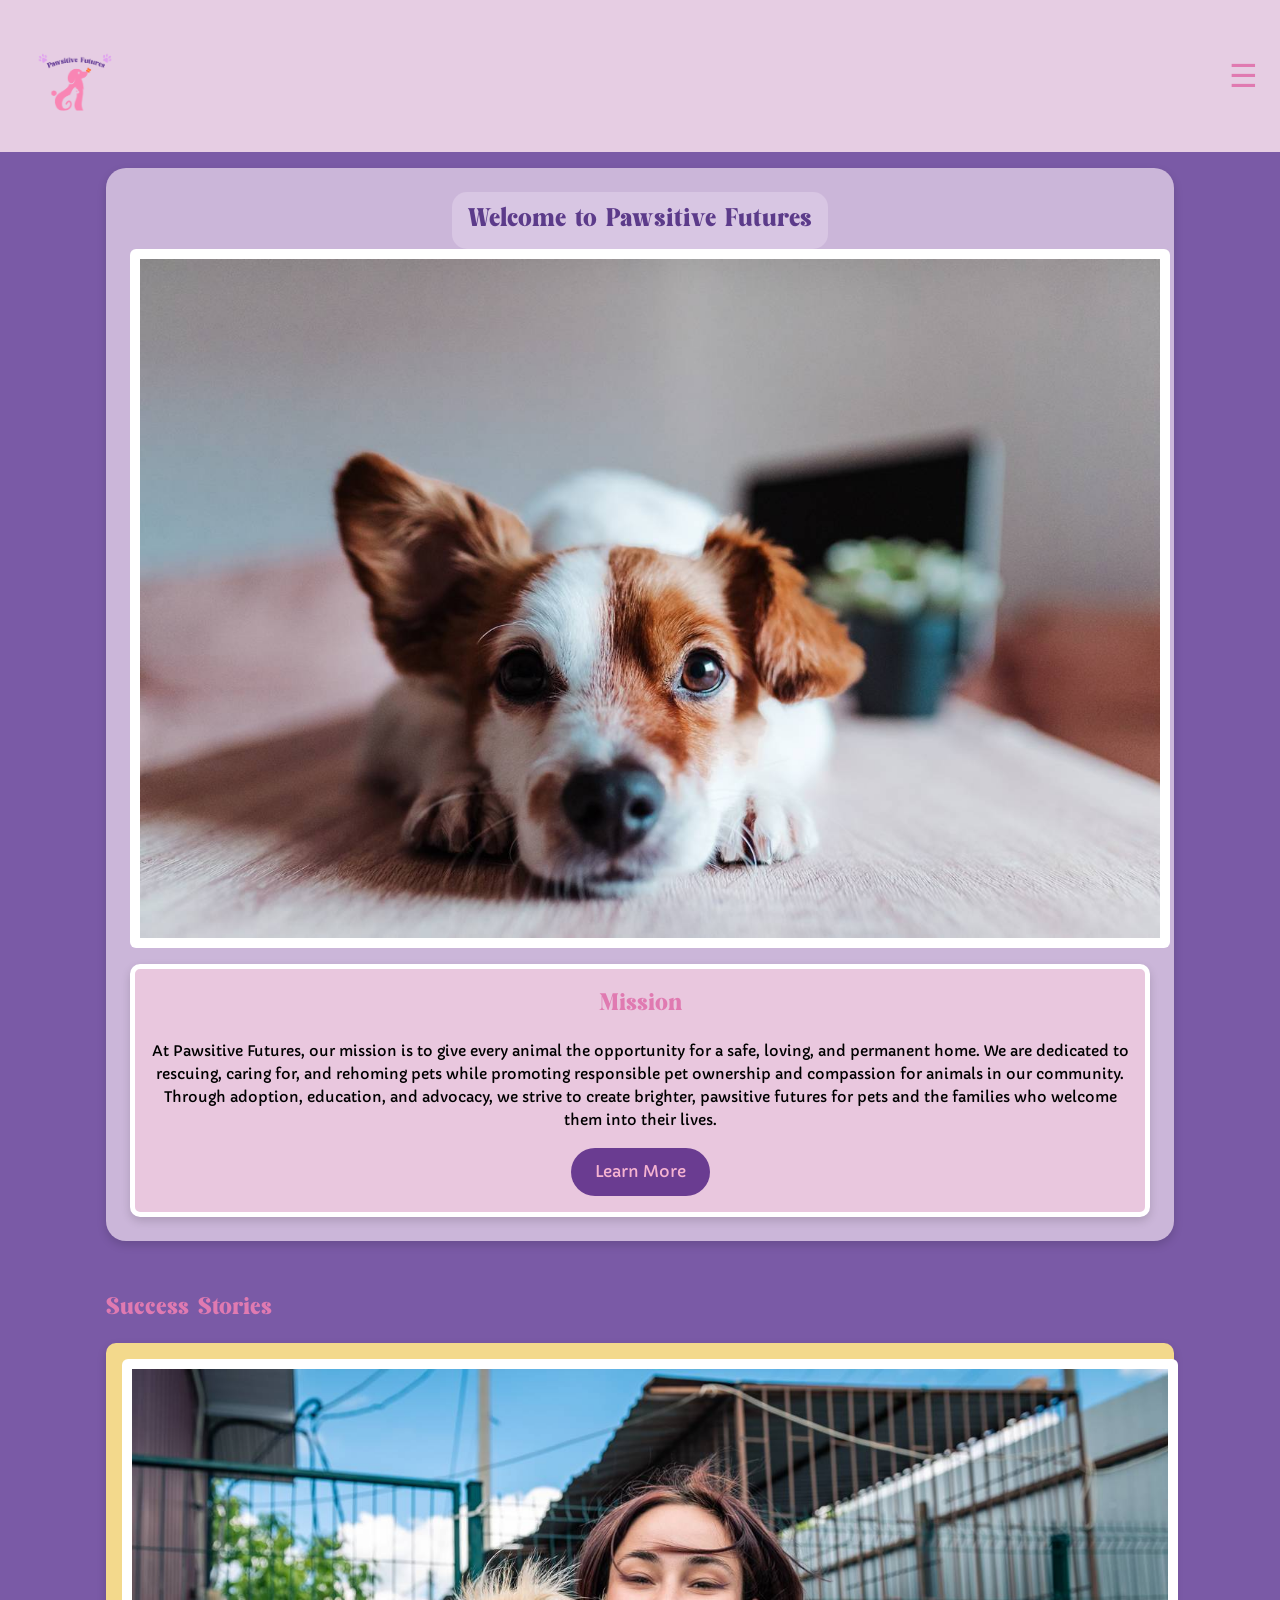
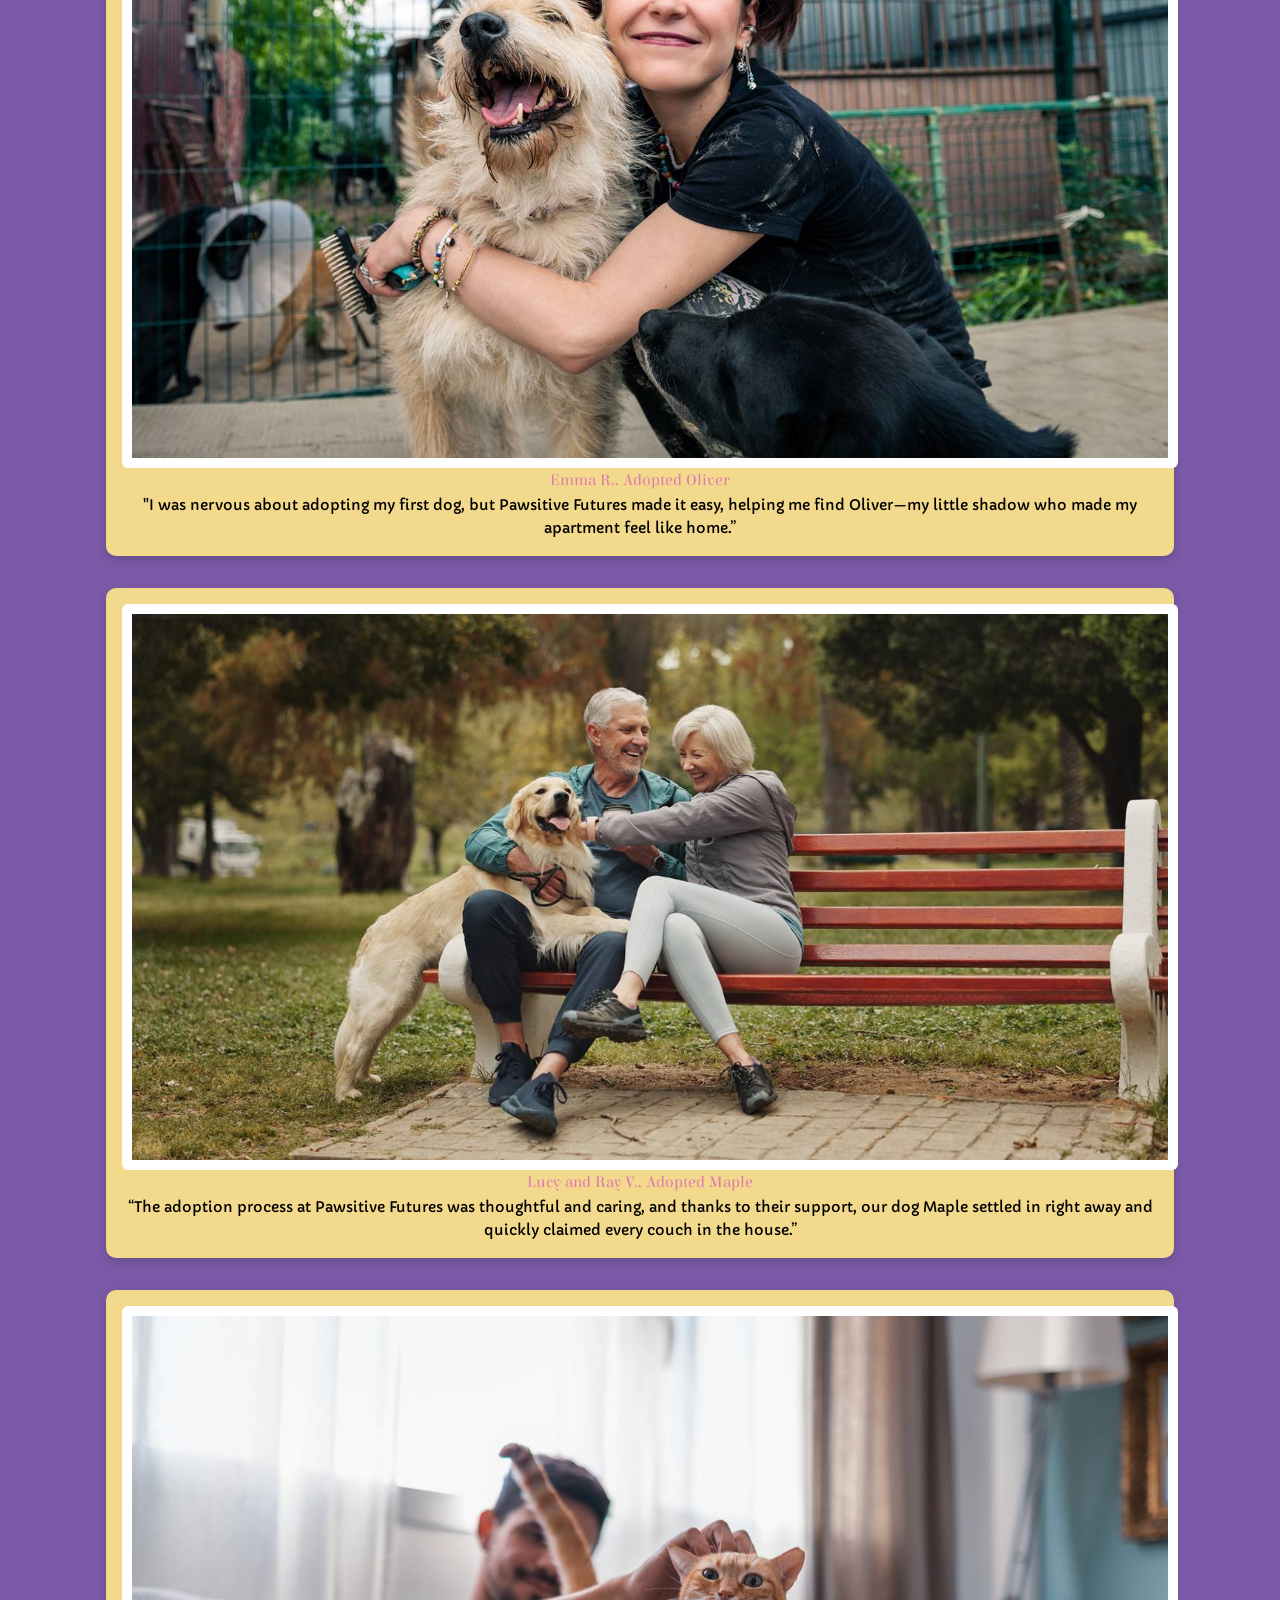
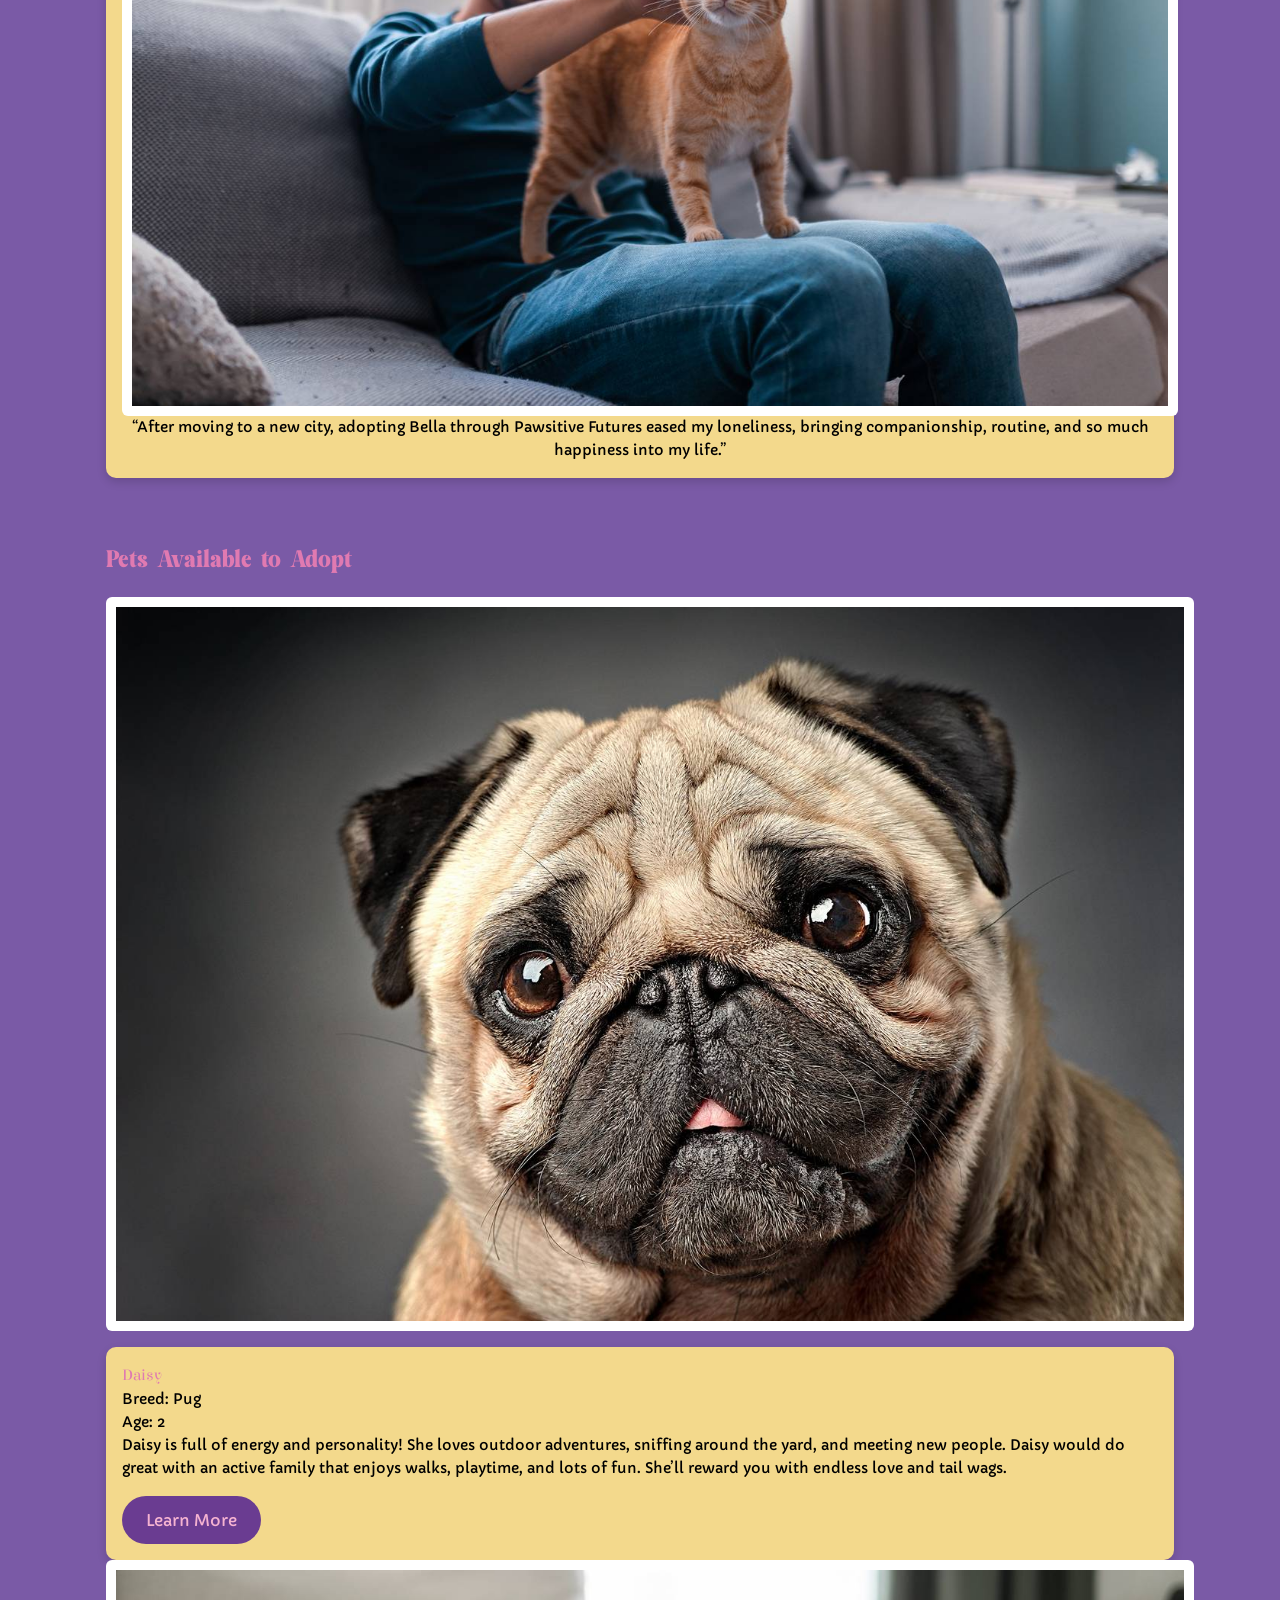
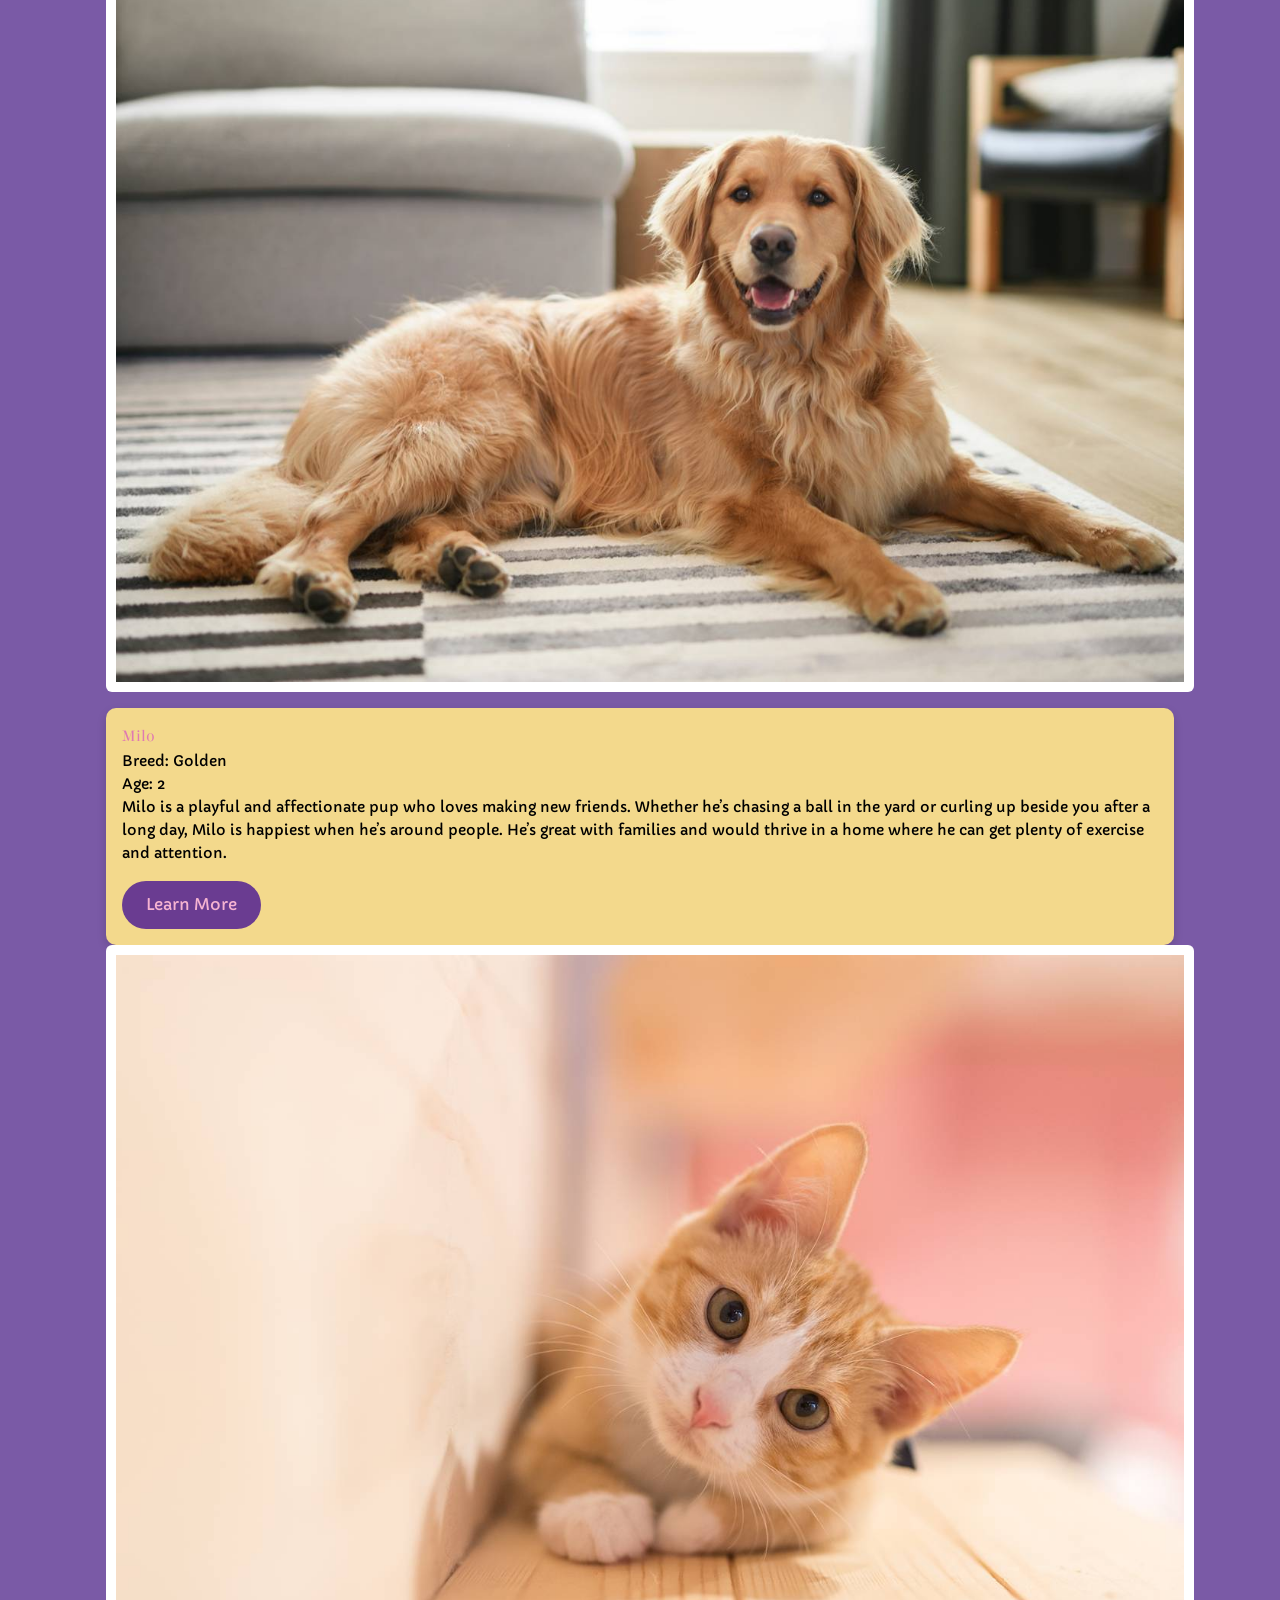
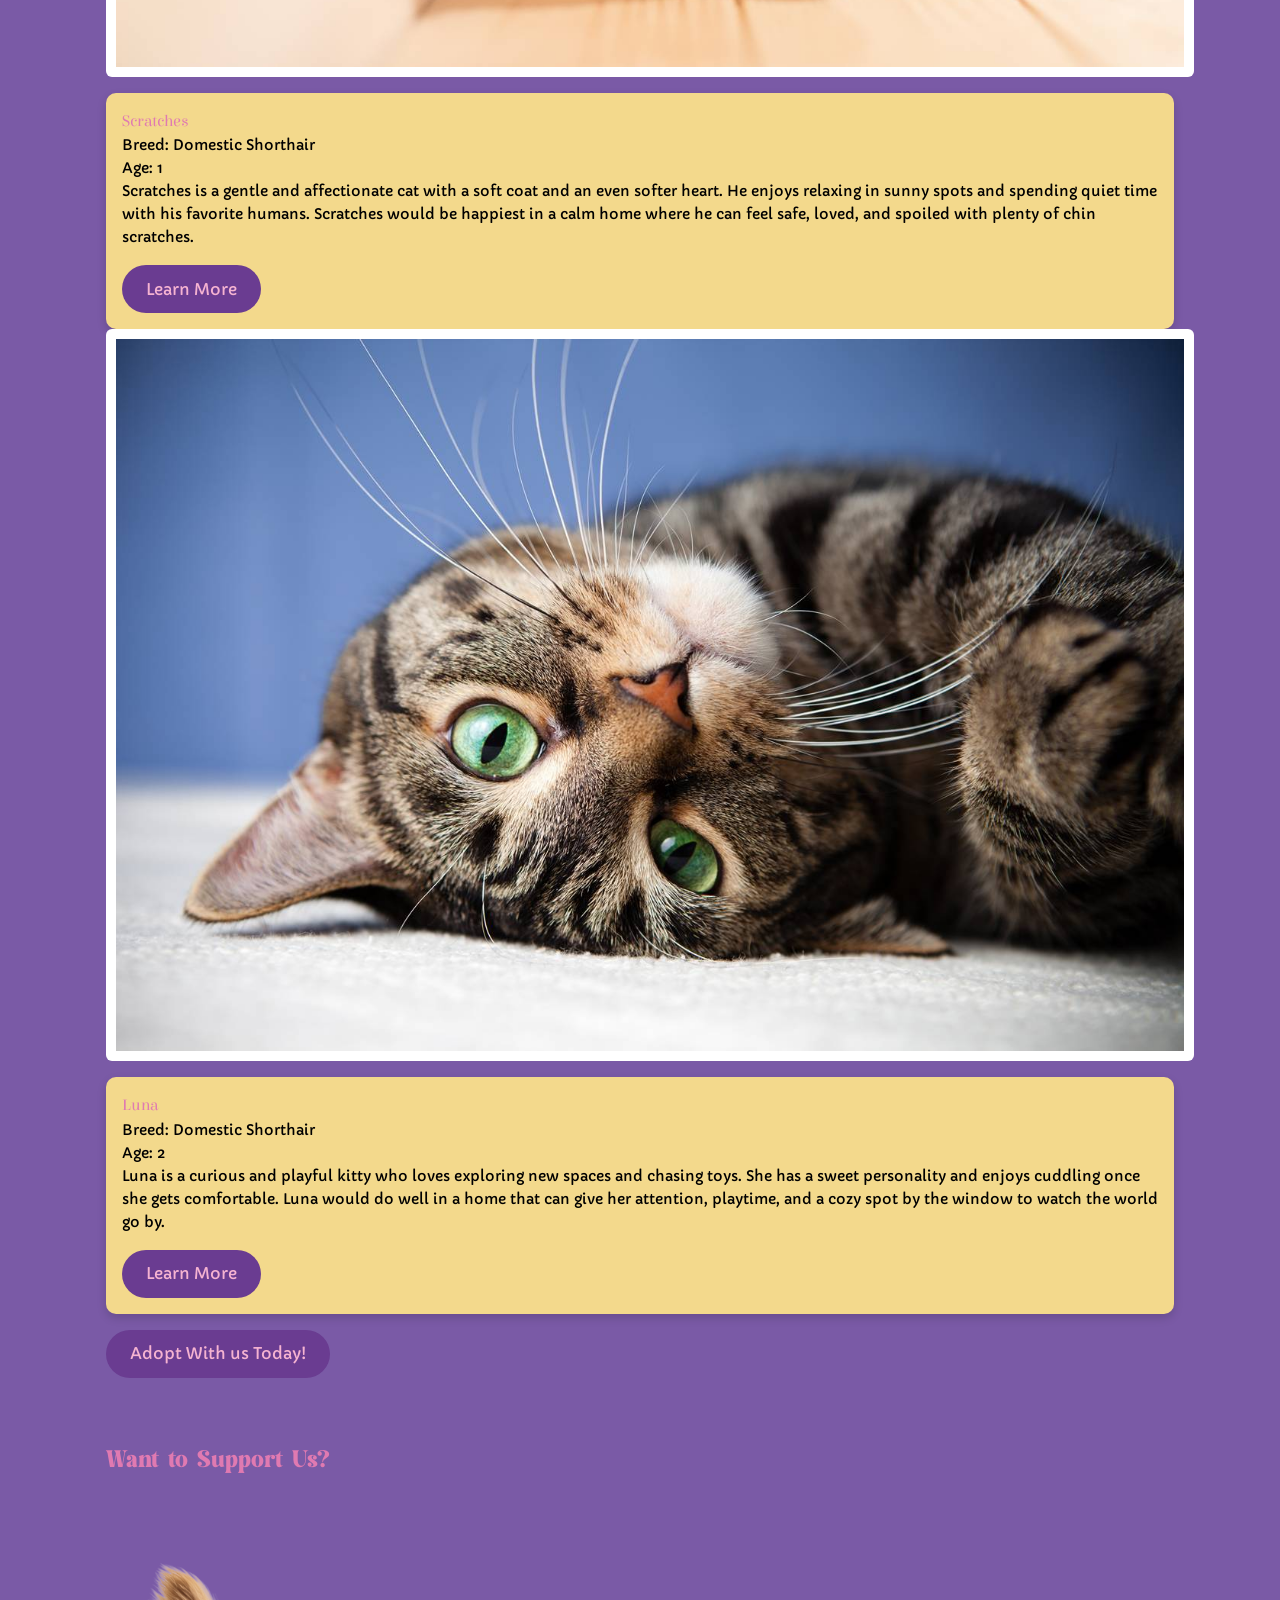
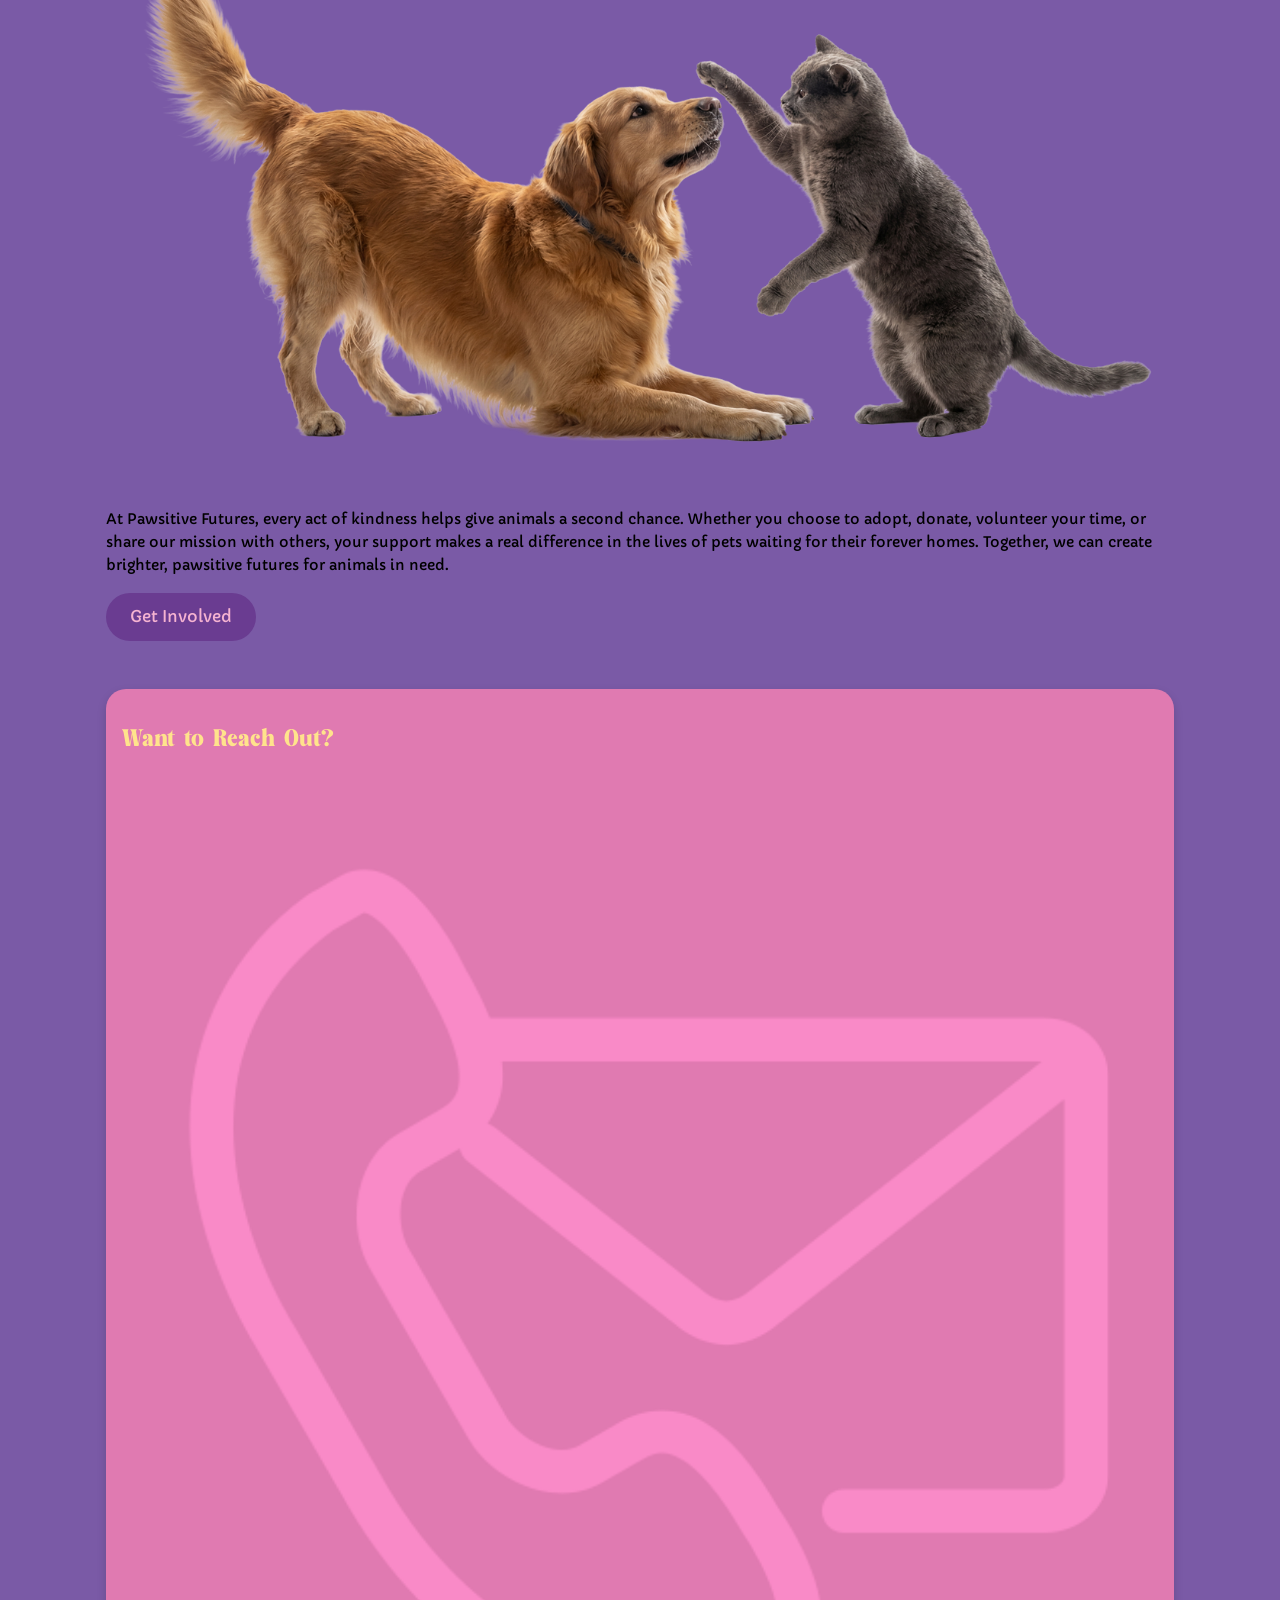
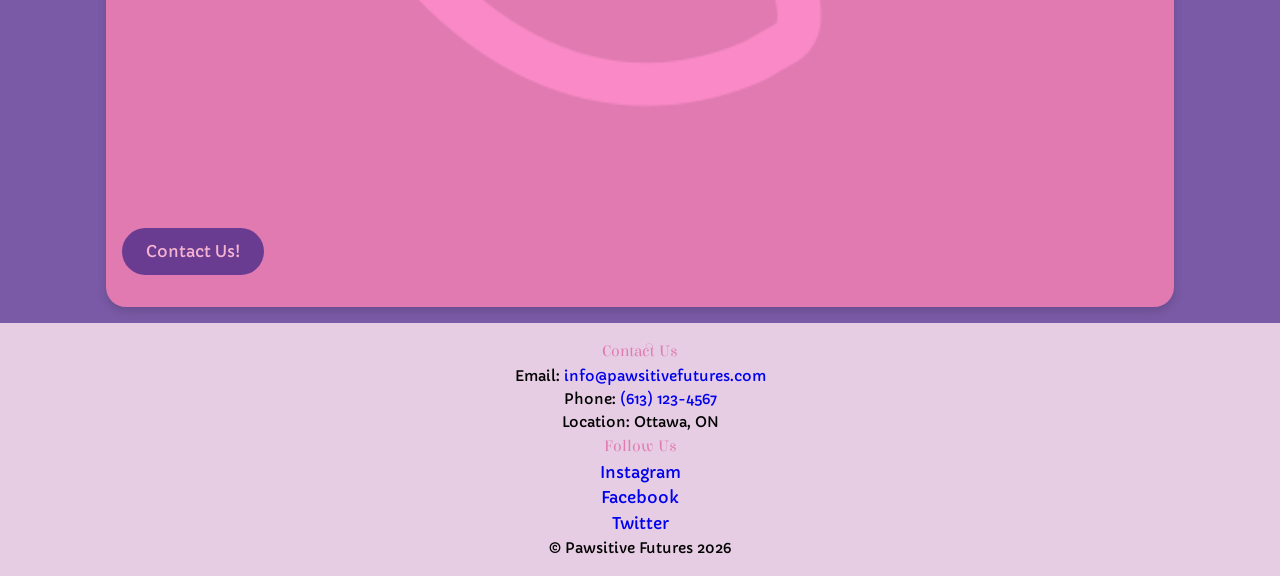
==== index.html @ 5ff04d7f "fixes minor mistakes to page paths" ====
<!DOCTYPE html>
<html lang="en">

<head>
    <meta charset="UTF-8">
    <meta name="viewport" content="width=device-width, initial-scale=1.0">
    <title>Pawsitive Futures</title>

    <!-- Fonts -->
    <link href="https://fonts.googleapis.com/css2?family=Elsie&family=Capriola&display=swap" rel="stylesheet">

    <link rel="stylesheet" href="css/main.css">

</head>

<body itemscope itemtype="https://schema.org/AnimalShelter">

    <!-- skip links -->
    <div class="skip-links">
        <a href="#main-content">Skip to Main Content</a>
        <a href="#primary-nav">Skip to Navigation</a>
        <a href="#success-heading">Skip to Success Stories</a>
        <a href="#adopt-section">Skip to Adopt Section</a>
        <a href="#contact-heading">Skip to Contact</a>
        <a href="#footer">Skip to Footer</a>
    </div>

    <header role="banner">
        <div class="logo">
            <img src="images/logo.png" alt="the logo for the company including a vector dog and cat" itemprop="logo">
        </div>
        <button class="menu-toggle" aria-label="Toggle navigation menu" aria-expanded="false"
            aria-controls="primary-nav">☰</button>
        <nav id="primary-nav" role="navigation" aria-label="Main Navigation">
            <a href="index.html">Home</a>
            <a href="all-pages/about.html">About</a>
            <a href="#">Get Involved</a>
            <a href="all-pages/adopt.html">Adopt</a>
            <a href="#">Contact</a>
        </nav>
    </header>
    <main id="main-content" role="main">

        <!-- Hero Section -->
        <section class="hero fade-in" aria-labelledby="hero-heading">
            <h1 id="hero-heading" itemprop="name">Welcome to Pawsitive Futures</h1>

            <div class="hero-content">
                <picture>
                    <source srcset="images/dog-one-ear-600px-small.jpeg" media="(max-width: 600px)">
                    <img src="images/dog-one-ear-1400px-large.jpeg" alt="Dog with one ear down" itemprop="image">
                </picture>

                <div class="mission">
                    <h2>Mission</h2>
                    <p itemprop="description">At Pawsitive Futures, our mission is to give every animal the opportunity
                        for a safe, loving, and permanent home. We are dedicated to rescuing, caring for, and rehoming
                        pets while promoting responsible pet ownership and compassion for animals in our community.
                        Through adoption, education, and advocacy, we strive to create brighter, pawsitive futures for
                        pets and the families who welcome them into their lives.</p>
                    <a href="all-pages/about.html" class="btn">Learn More</a>
                </div>
            </div>
        </section>
        <!-- Success Stories Section -->
        <section class="success fade-in" aria-labelledby="success-heading">
            <h2 id="success-heading">Success Stories</h2>

            <div class="cards" role="list">
                <div class="card" role="listitem">
                    <picture>
                        <source srcset="images/emma-oliver-600px-small" media="(max-width: 600px)">
                        <img src="images/emma-oliver-1400px-large.jpeg"
                            alt="Woman smiling while holding her adopted dog" itemprop="image">
                    </picture>
                    <h3>Emma R., Adopted Oliver</h3>
                    <p>"I was nervous about adopting my first dog, but Pawsitive Futures made it easy, helping me find
                        Oliver—my little shadow who made my apartment feel like home.”</p>
                </div>
                <div class="card" role="listitem">
                    <picture>
                        <source srcset="images/lucy-maple-600px-small" media="(max-width: 600px)">
                        <img src="images/lucy-maple-1400px-large.jpeg" alt="Old couple with dog on a bench"
                            itemprop="image">
                    </picture>

                    <h3>Lucy and Ray V., Adopted Maple</h3>
                    <p>“The adoption process at Pawsitive Futures was thoughtful and caring, and thanks to their
                        support, our dog Maple settled in right away and quickly claimed every couch in the house.”</p>
                </div>
                <div class="card" role="listitem">
                    <picture>
                        <source srcset="images/daniel-bella-600px-small" media="(max-width: 600px)">
                        <img src="images/daniel-bella-1400px-large.jpeg" alt="man with cat on a couch" itemprop="image">
                    </picture>
                    <p>“After moving to a new city, adopting Bella through Pawsitive Futures eased my loneliness,
                        bringing companionship, routine, and so much happiness into my life.”</p>
                </div>
            </div>
        </section>
        <!-- Adopt Section -->
        <section id="adopt-section" class="adopt fade-in" aria-labelledby="adopt-heading">
            <h2 id="adopt-heading">Pets Available to Adopt</h2>

            <div class="pet" role="article">
                <picture>
                    <source srcset="images/daisy-pug-600px-small" media="(max-width: 600px)">
                    <img src="images/daisy-pug-1400px-large.jpeg" alt="Pug named daisy" itemprop="image">
                </picture>

                <div>
                    <h3>Daisy</h3>
                    <p>Breed: Pug</p>
                    <p>Age: 2</p>
                    <p>Daisy is full of energy and personality! She loves outdoor adventures, sniffing around the yard,
                        and meeting new people. Daisy would do great with an active family that enjoys walks, playtime,
                        and lots of fun. She’ll reward you with endless love and tail wags.</p>
                    <a href="#" class="btn">Learn More</a>
                </div>
            </div>
            <div class="pet" role="article">
                <picture>
                    <source srcset="images/rocky-dog-600px-small" media="(max-width: 600px)">
                    <img src="images/rocky-dog-1400px-large.jpeg" alt="dog named milo" itemprop="image">
                </picture>
                <div>
                    <h3>Milo</h3>
                    <p>Breed: Golden</p>
                    <p>Age: 2</p>
                    <p>Milo is a playful and affectionate pup who loves making new friends. Whether he’s chasing a ball
                        in the yard or curling up beside you after a long day, Milo is happiest when he’s around people.
                        He’s great with families and would thrive in a home where he can get plenty of exercise and
                        attention.</p>
                    <a href="#" class="btn">Learn More</a>
                </div>
            </div>
            <div class="pet" role="article">
                <picture>
                    <source srcset="images/scratches-cat-600px-small" media="(max-width: 600px)">
                    <img src="images/scratches-cat-1400px-large.jpeg" alt="cat named scratches" itemprop="image">
                </picture>
                <div>
                    <h3>Scratches</h3>
                    <p>Breed: Domestic Shorthair</p>
                    <p>Age: 1</p>
                    <p>Scratches is a gentle and affectionate cat with a soft coat and an even softer heart. He enjoys
                        relaxing in sunny spots and spending quiet time with his favorite humans. Scratches would be
                        happiest in a calm home where he can feel safe, loved, and spoiled with plenty of chin
                        scratches.</p>
                    <a href="#" class="btn">Learn More</a>
                </div>
            </div>
            <div class="pet" role="article">
                <picture>
                    <source srcset="images/luna-cat-600px-small" media="(max-width: 600px)">
                    <img src="images/luna-cat-1400px-large.jpeg" alt="cat named luna" itemprop="image">
                </picture>
                <div>
                    <h3>Luna</h3>
                    <p>Breed: Domestic Shorthair</p>
                    <p>Age: 2</p>
                    <p>Luna is a curious and playful kitty who loves exploring new spaces and chasing toys. She has a
                        sweet personality and enjoys cuddling once she gets comfortable. Luna would do well in a home
                        that can give her attention, playtime, and a cozy spot by the window to watch the world go by.
                    </p>
                    <a href="#" class="btn">Learn More</a>
                </div>
            </div>

            <a href="all-pages/adopt.html" class="cta">Adopt With us Today!</a>
        </section>

        <!-- Support Us Section -->

        <section class="support fade-in" aria-labelledby="support-heading">
            <h2 id="support-heading">Want to Support Us?</h2>

            <div class="support-content">
                <picture>
                    <source srcset="images/cat-dog-600px-small" media="(max-width: 600px)">
                    <img src="images/cat-dog-1400px-large.png" alt="cat and dog playing" itemprop="image">
                </picture>
                <div>
                    <p>At Pawsitive Futures, every act of kindness helps give animals a second chance. Whether you
                        choose to adopt, donate, volunteer your time, or share our mission with others, your support
                        makes a real difference in the lives of pets waiting for their forever homes. Together, we can
                        create brighter, pawsitive futures for animals in need.</p>
                    <a href="#" class="btn">Get Involved</a>
                </div>
            </div>
        </section>

        <!-- Contact Call to Action -->
        <section class="contact-cta fade-in" aria-labelledby="contact-heading">
            <h2 id="contact-heading">Want to Reach Out?</h2>
            <img src="images/contact-mail.png" alt="contact icon">
            <a href="#" class="btn">Contact Us!</a>
        </section>
    </main>

    <!-- footer -->
    <footer id="footer" role="contentinfo">
        <div class="footer-container">

            <!-- footer nav -->
            <nav class="footer-nav" aria-label="Footer Navigation">
                <h3>Quick Links</h3>
                <ul>
                    <li><a href="index.html">Home</a></li>
                    <li><a href="all-pages/about.html">About</a></li>
                    <li><a href="#">Get Involved</a></li>
                    <li><a href="all-pages/adopt.html">Adopt</a></li>
                    <li><a href="#">Contact</a></li>
                </ul>
            </nav>

            <!-- contact info -->
            <div class="footer-contact">
                <h3>Contact Us</h3>
                <p>Email: <a href="#">info@pawsitivefutures.com</a></p>
                <p>Phone: <a href="#">(613) 123-4567</a></p>
                <p>Location: Ottawa, ON</p>
            </div>

            <!-- socials -->
            <div class="footer-social">
                <h3>Follow Us</h3>
                <ul>
                    <li><a href="#" aria-label="Visit our Instagram">Instagram</a></li>
                    <li><a href="#" aria-label="Visit our Facebook">Facebook</a></li>
                    <li><a href="#" aria-label="Visit our Twitter">Twitter</a></li>
                </ul>
            </div>

        </div>

        <!-- copyright -->
        <div class="footer-bottom">
            <p>&copy; Pawsitive Futures 2026</p>
        </div>

    </footer>

    <script>
        const toggle = document.querySelector('.menu-toggle');
        const nav = document.querySelector('#primary-nav');

        toggle.addEventListener('click', () => {
            nav.classList.toggle('active');

            const expanded = toggle.getAttribute('aria-expanded') === 'true';
            toggle.setAttribute('aria-expanded', !expanded);
        });
    </script>
</body>

</html>
---- css/main.css ----
/* http://meyerweb.com/eric/tools/css/reset/ 
   v2.0 | 20110126
   License: none (public domain)
*/

html, body, div, span, applet, object, iframe,
h1, h2, h3, h4, h5, h6, p, blockquote, pre,
a, abbr, acronym, address, big, cite, code,
del, dfn, em, img, ins, kbd, q, s, samp,
small, strike, strong, sub, sup, tt, var,
b, u, i, center,
dl, dt, dd, ol, ul, li,
fieldset, form, label, legend,
table, caption, tbody, tfoot, thead, tr, th, td,
article, aside, canvas, details, embed, 
figure, figcaption, footer, header, hgroup, 
menu, nav, output, ruby, section, summary,
time, mark, audio, video {
	margin: 0;
	padding: 0;
	border: 0;
	font-size: 100%;
	font: inherit;
	vertical-align: baseline;
}
/* HTML5 display-role reset for older browsers */
article, aside, details, figcaption, figure, 
footer, header, hgroup, menu, nav, section {
	display: block;
}
body {
	line-height: 1;
}
ol, ul {
	list-style: none;
}
blockquote, q {
	quotes: none;
}
blockquote:before, blockquote:after,
q:before, q:after {
	content: '';
	content: none;
}
table {
	border-collapse: collapse;
	border-spacing: 0;
}

/* Main Css starts */

/* Fonts */

/* main heading */
@font-face {
    font-family: 'Beauty Rachela';
    src: url(../fonts/BeautyRachela-Regular.otf) format('opentype');
    font-weight: normal;
    font-style: normal;
}

h1, h2{
    font-family: 'Beauty Rachela', cursive;
}
/* sub-headings */

h3, h4{
    font-family: 'Elsie', serif;

}

h1{
    font-size: 1.6rem;
    color: #5c3b8a;
    background: #d8c6e3;
    padding: 0.5rem 1rem;
    border-radius: 15px;
    display: inline-block;
}

h2{
    font-size: 1.5rem;
    color: #e07ab1;
    margin-bottom: 1rem;
}

h3{
    font-size: 1rem;
    color: #e07ab1;
}

p{
    font-size: 0.9rem;
}

/* body text */
body, p, li, a{
    font-family: 'Capriola', san-serif;
}
/* skip links */
.skip-links {
    position: absolute;
    top: 0;
    left: 0;
    z-index: 1000;
}

.skip-links a {
    position: absolute;
    left: -999px;
    top: 0;
    background: #000;
    color: #fff;
    padding: 10px 16px;
    margin: 5px;
    text-decoration: none;
    border-radius: 5px;
    font-size: 14px;
}

.skip-links a:focus {
    left: 10px;
    top: 10px;
}
/* home page mobile styles */

body{

    background-color: #7a5aa6;
    line-height: 1.6;
}

main{
    max-width: 1100px;
    margin: 0 auto;
}

/* layout */

section {
    padding: 2rem 1rem;
}

.cards {
    gap: 1.5rem;
}

.pet {
    gap: 1.5rem;
}
img {
    width: 100%;
    display: block;
    border-radius: 8px;
}

.hero-content img,
.card img,
.pet img{
    background: white;
    padding: 10px;
    border-radius: 6px;
}

.hero,
.card,
.pet div,
.mission,
.contact-cta {
    box-shadow: 0 4px 10px rgba(0,0,0,0.15);
}
/* header */

header{
    background-color: #e6cde3;
    padding: 1rem; 
    text-align: center; 
}

.menu-toggle {
    font-size: 2rem;
    background: none;
    border: none;
    cursor: pointer;

}

nav{
    display: none; 
    flex-direction: column;
}

nav a{
    padding: 0.7rem;
    text-decoration: none;
    color: #a04a8a;
}

nav.active{
    display: flex; 
}
/* hero section */

header {
    background-color: #e6cde3;
    padding: 1rem;
    display: flex;
    justify-content: space-between;
    align-items: center;
}

.logo img {
    max-width: 120px;
}
.hero{
    background: #cbb6d9;
    border-radius: 20px;
    margin: 1rem; 
    padding: 1.5rem;
    text-align: center;
}

.hero-content{
    display: flex; 
    flex-direction: column; 
    gap: 1rem; 
}

.mission {
    background: #e9c7de;
    padding: 1rem;
    border-radius: 10px;
    border: 5px solid white;
}

/* hamburger */
.menu-toggle {
    font-size: 2rem;
    background: none;
    border: none;
    color: #e07ab1;
    cursor: pointer;
}

nav {
    display: none;
    position: absolute;
    top: 80px;
    left: 0;
    width: 100%;
    background: #e6cde3;
    flex-direction: column;
    text-align: center;
}

nav a {
    padding: 1rem;
    color: #a04a8a;
}

nav.active {
    display: flex;
}
/* buttons */

a{
    text-decoration: none;
}

.btn, .cta {
    background: #6a3c91;
    color: #f5b3d1;
    padding: 0.7rem 1.5rem;
    border-radius: 25px;
    display: inline-block;
    margin-top: 1rem;
    text-align: center;
}

.btn:hover, .cta:hover{
    transform: scale(1.05); 
    background: #4e2c6f;
}

/* cards */

.cards{
    display: flex; 
    flex-direction: column;
    gap: 2rem;
}

.card{
    background: #f3d98c;
    padding: 1rem;
    border-radius: 10px;
    text-align: center;
}

.card:hover{
    transform: translateY(-5px);
}

/* Pets */

.pet{
    display: flex; 
    flex-direction: column;
    gap: 1rem; 
}

.pet div {
    background: #f3d98c;
    padding: 1rem;
    border-radius: 10px;
}

/* support */

.support-content{
    display: flex;
    flex-direction: column;
    gap: 1rem;
}

/* contact */

.contact-cta {
    background: #e07ab1;
    border-radius: 20px;
    margin: 1rem;
    padding: 2rem 1rem;
    text-align: left;
}

.contact-cta h2 {
    color: #ffe38c; /* yellow like mockup */
    margin-bottom: 1rem;
}

/* footer */

footer{
    text-align: center;
    padding: 1rem; 
    background: #e6cde3;
}

/* animations */

.fade-in {
    opacity: 0;
    transform: translateY(20px);
    animation: fadeIn 1s ease forwards;
}

@keyframes fadeIn {
    to {
        opacity: 1;
        transform: translateY(0);
    }
}
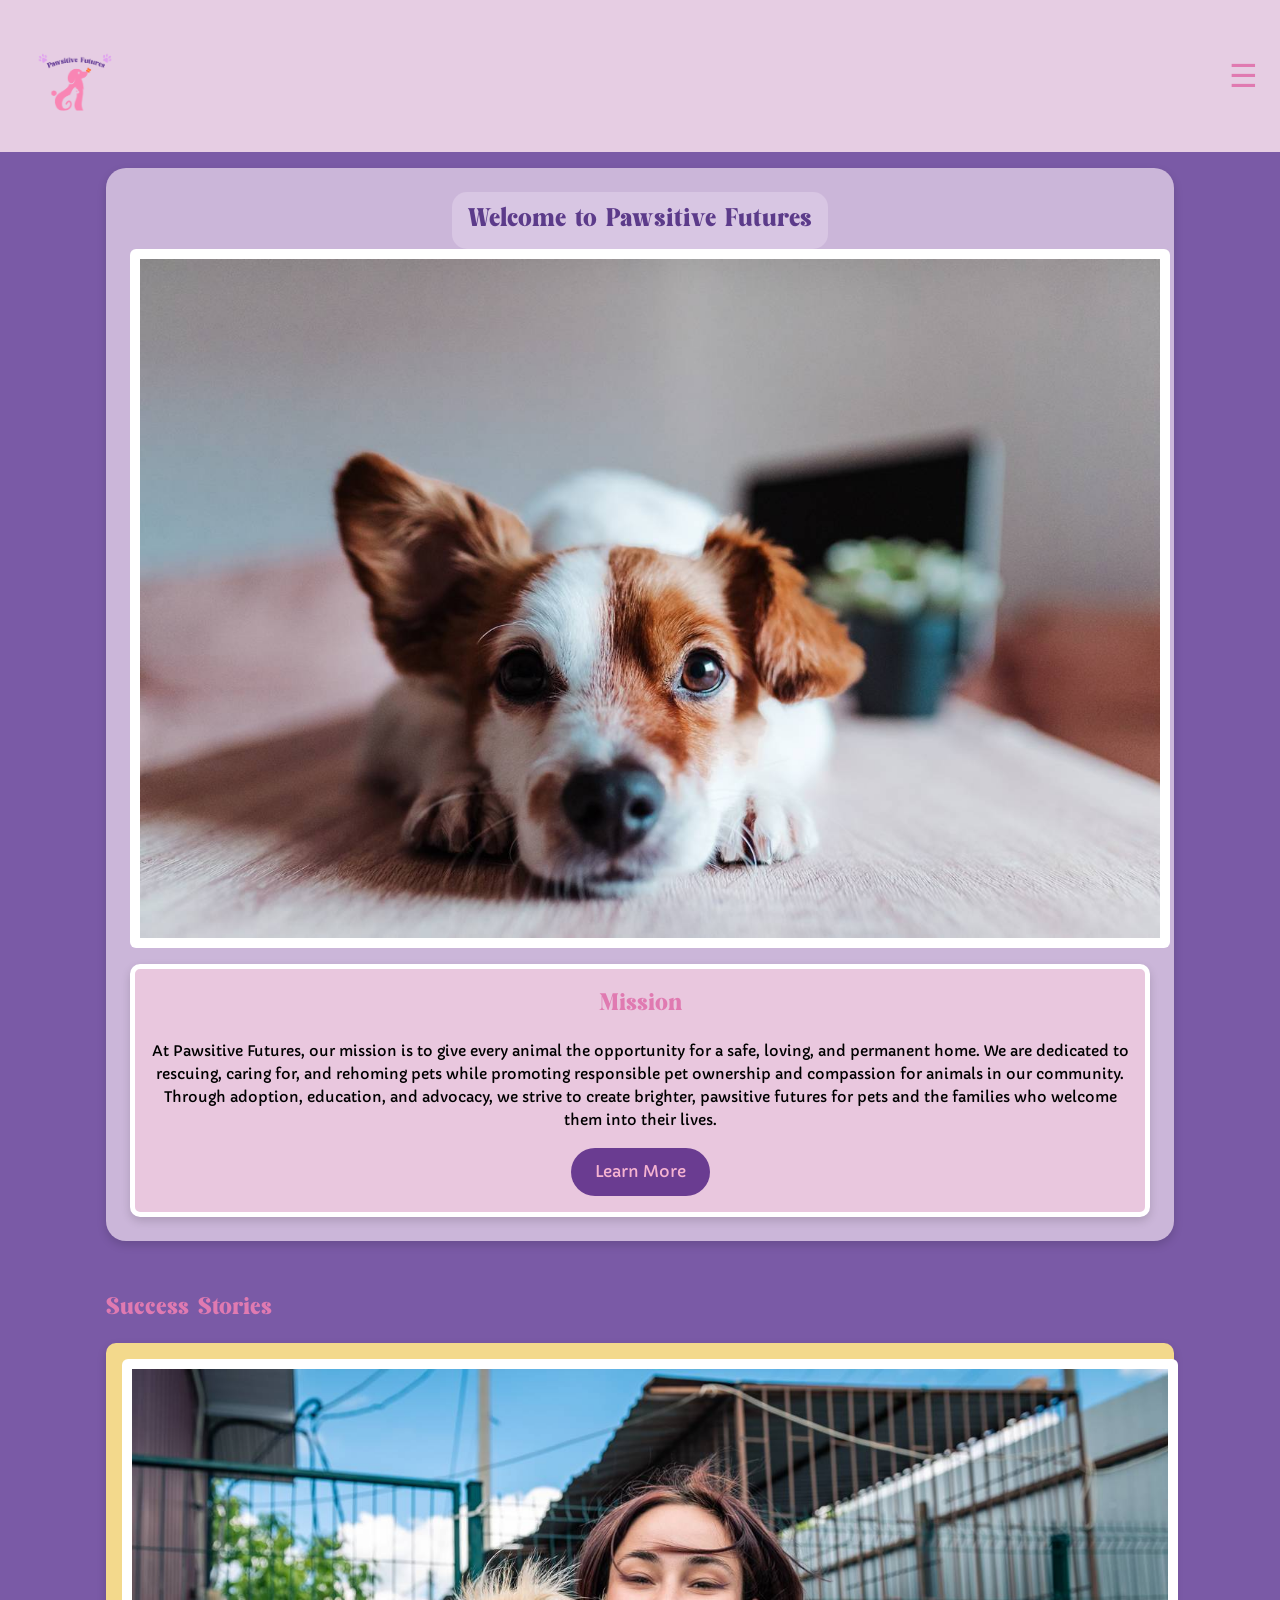
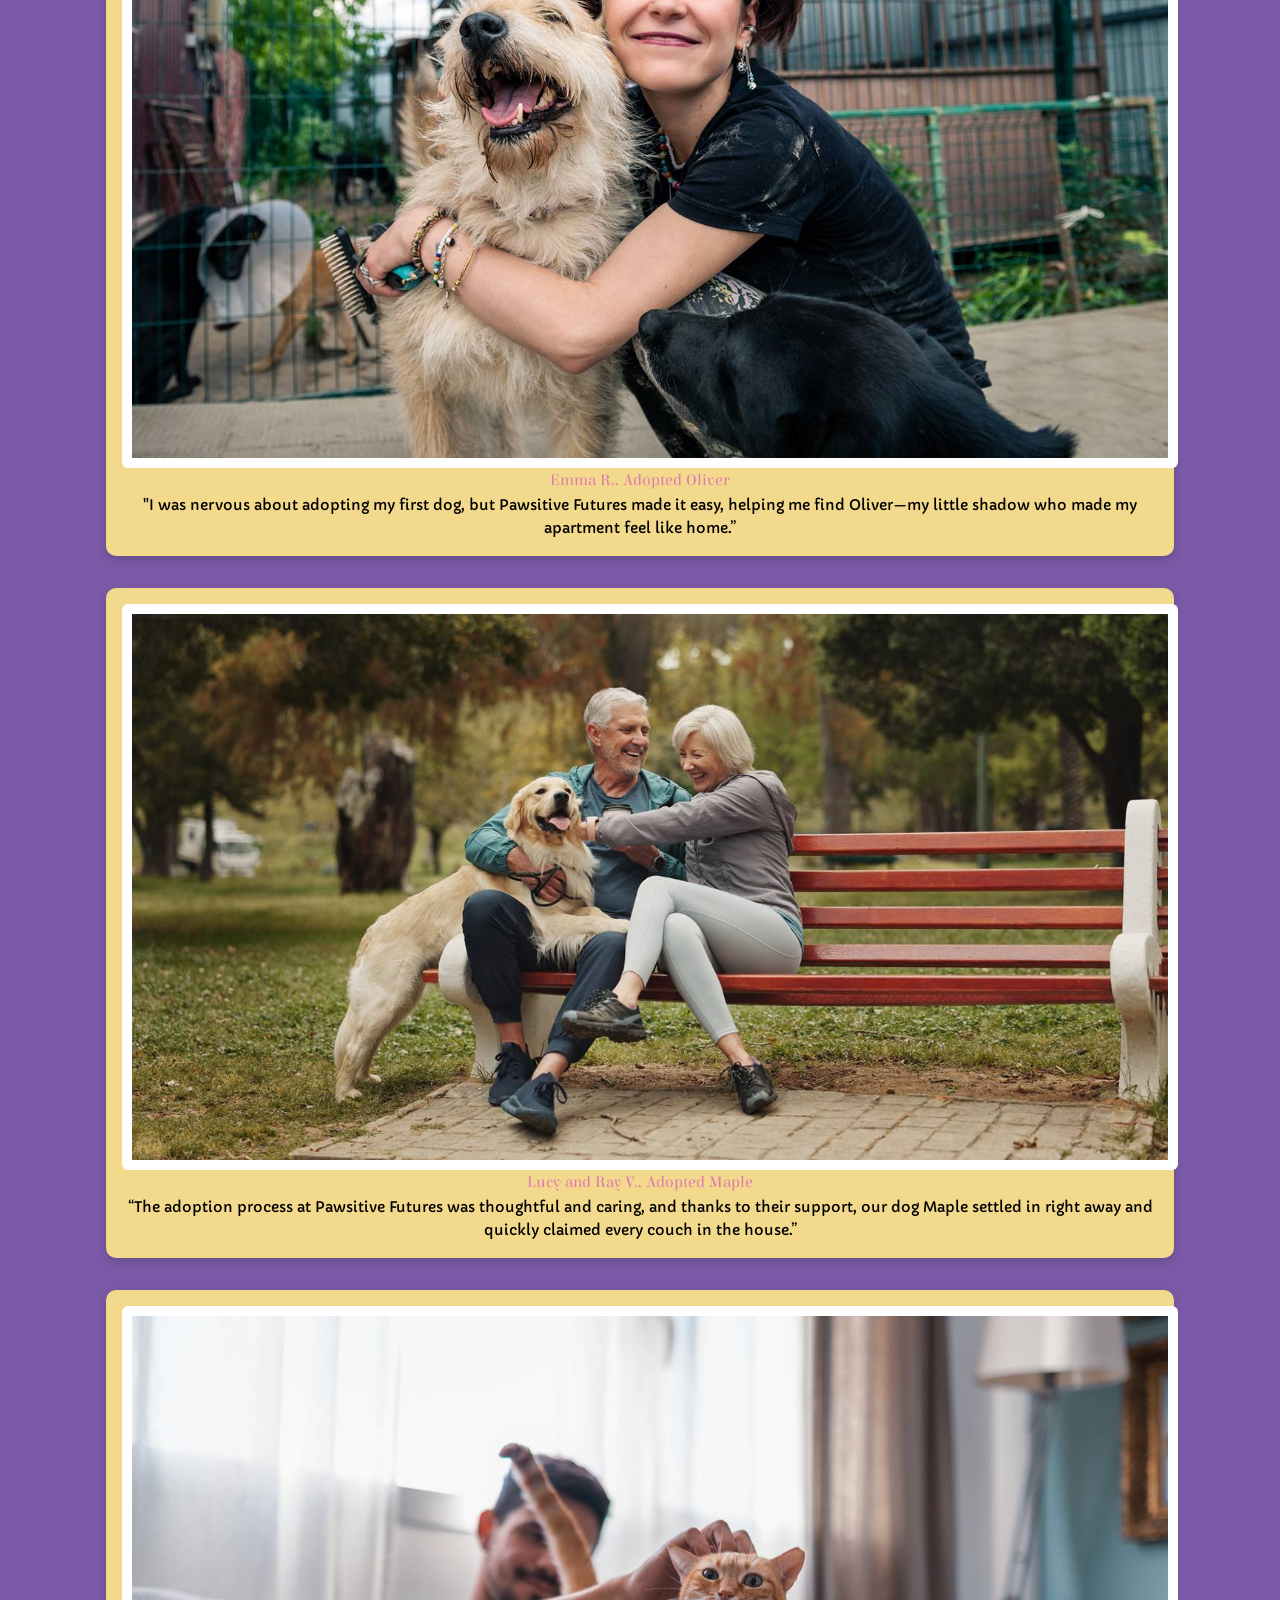
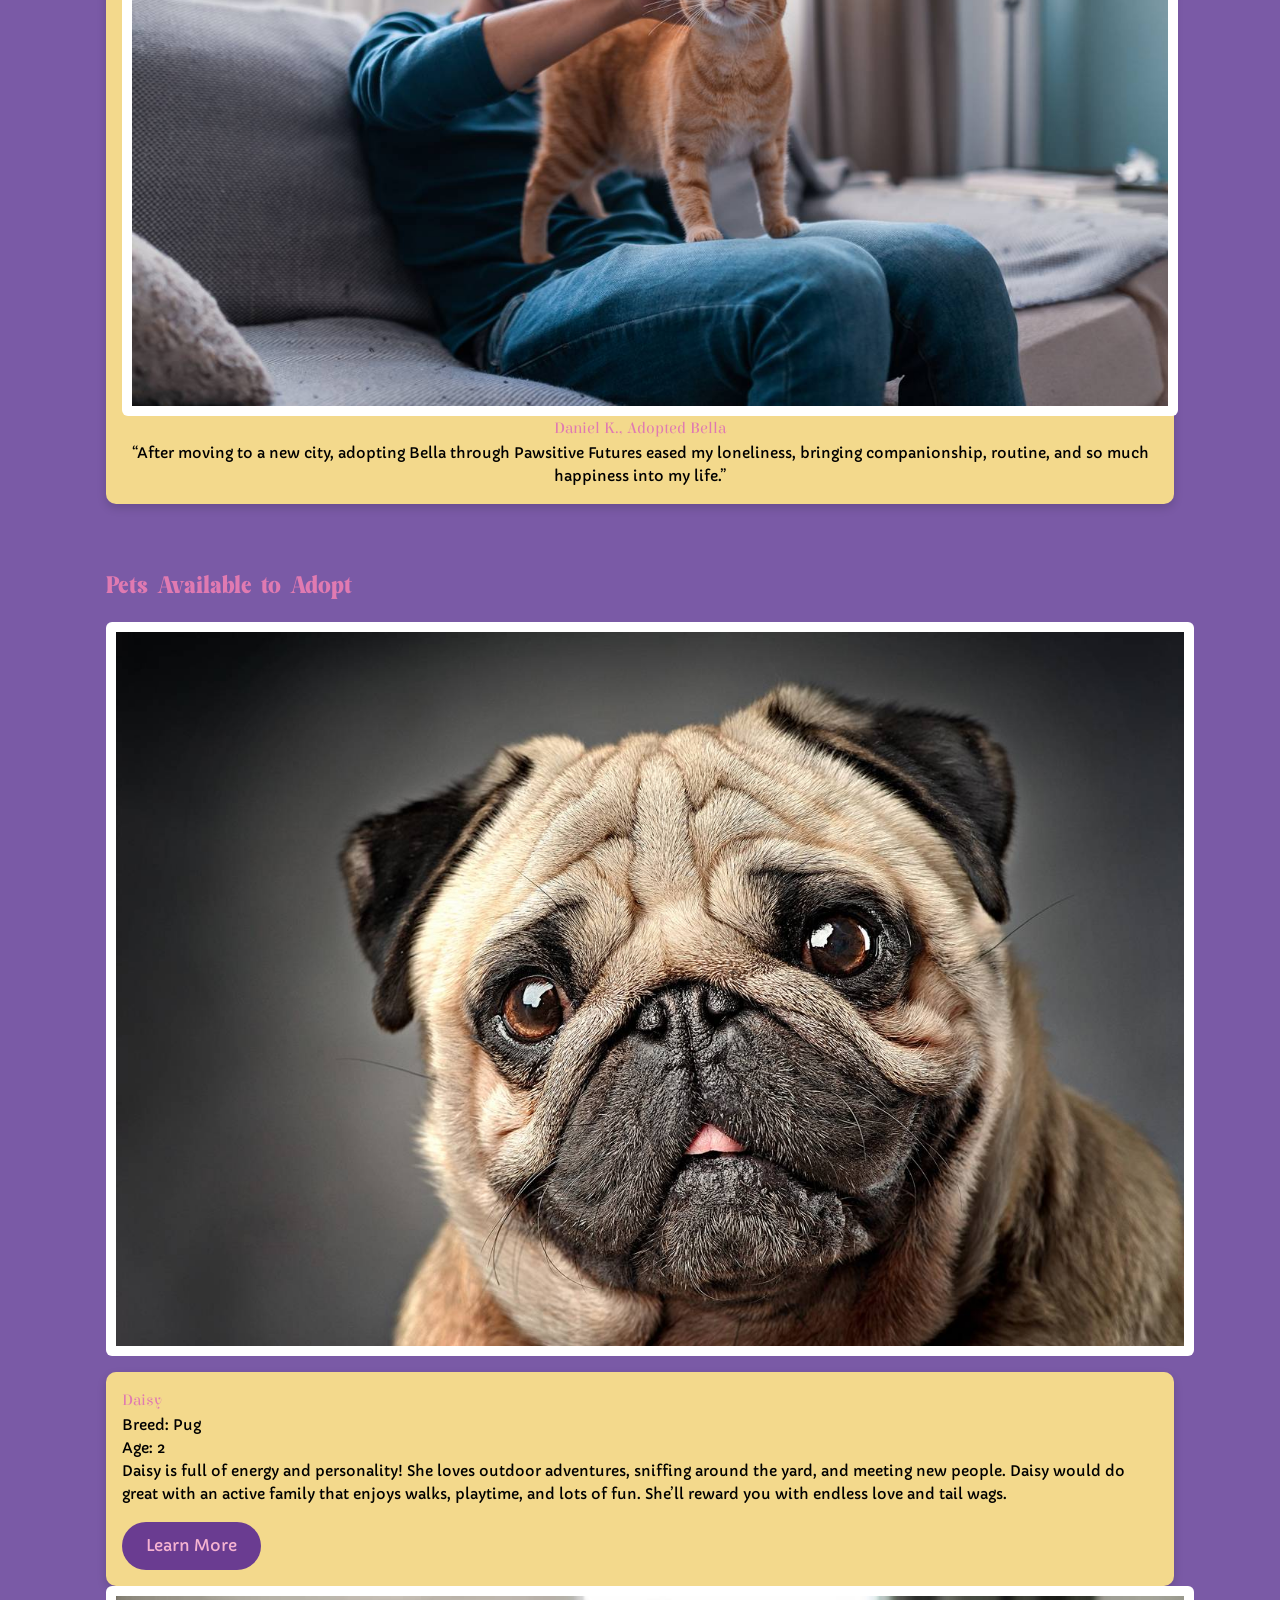
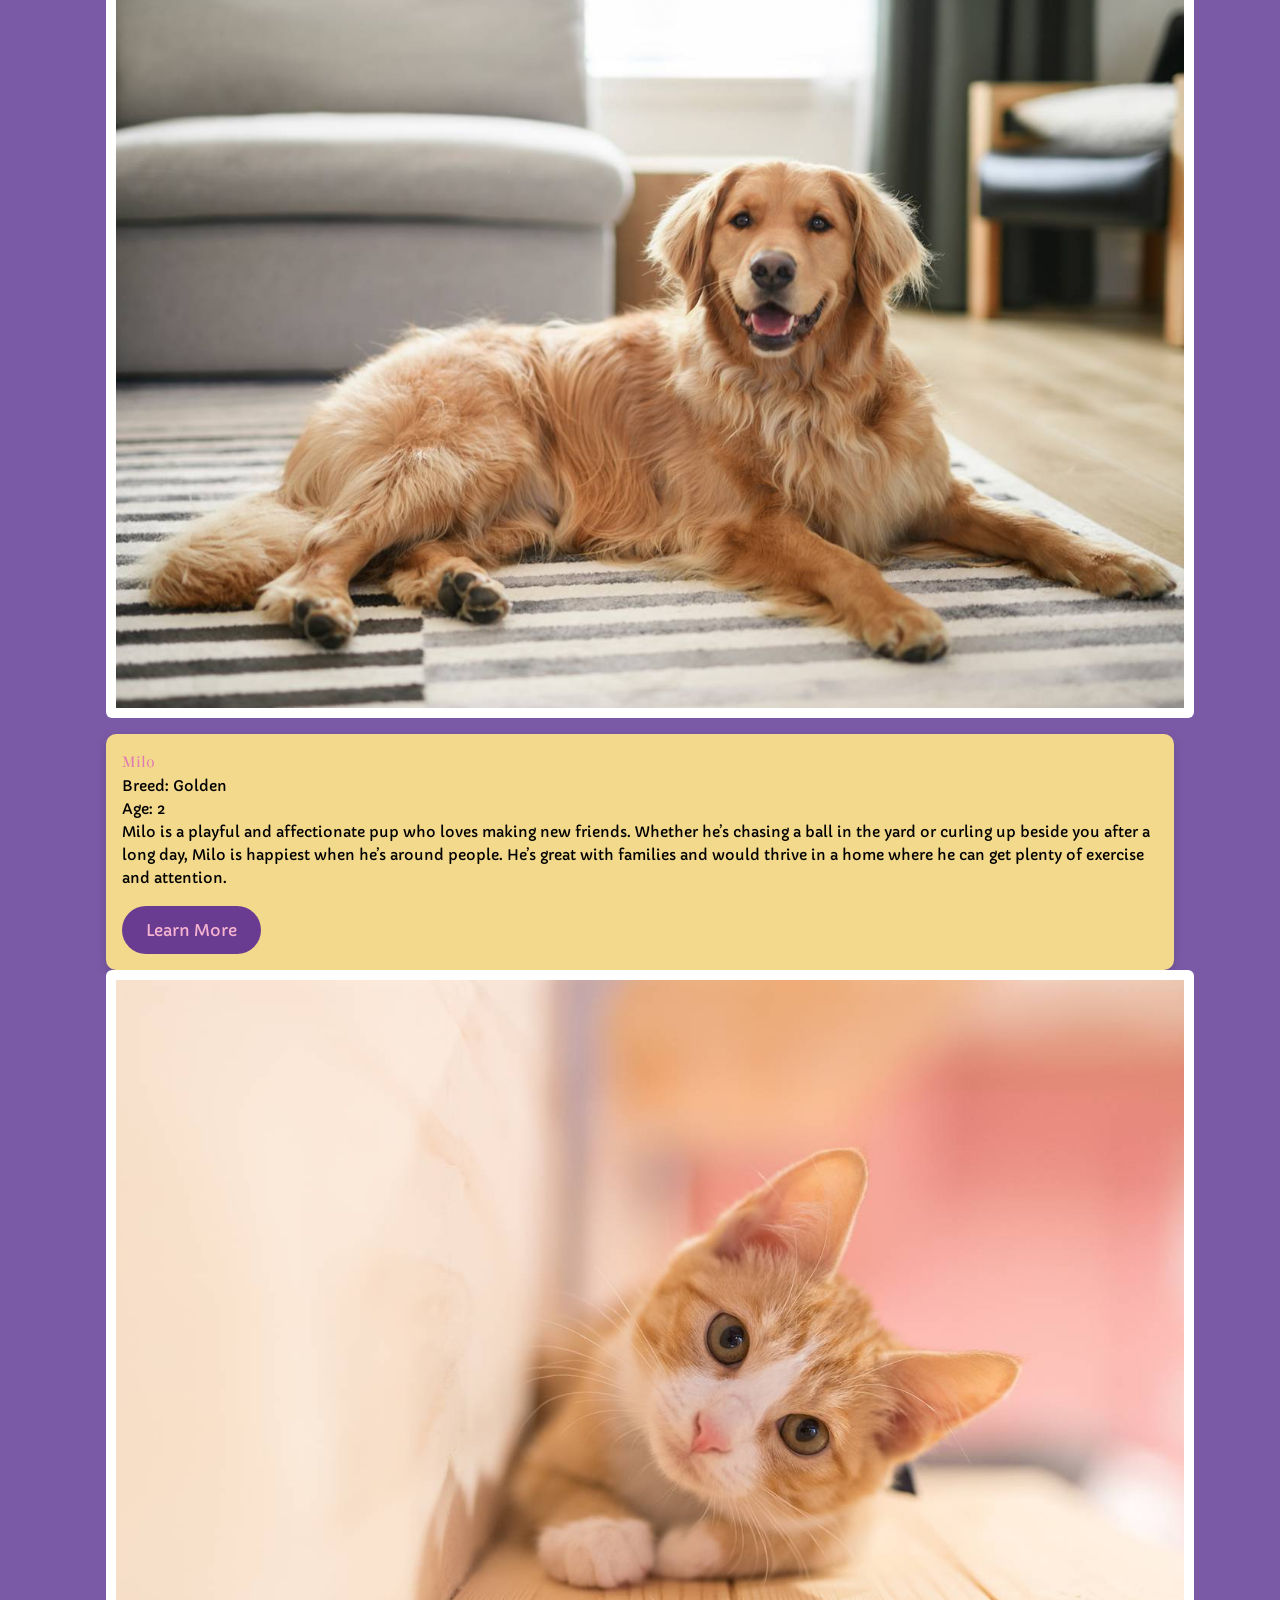
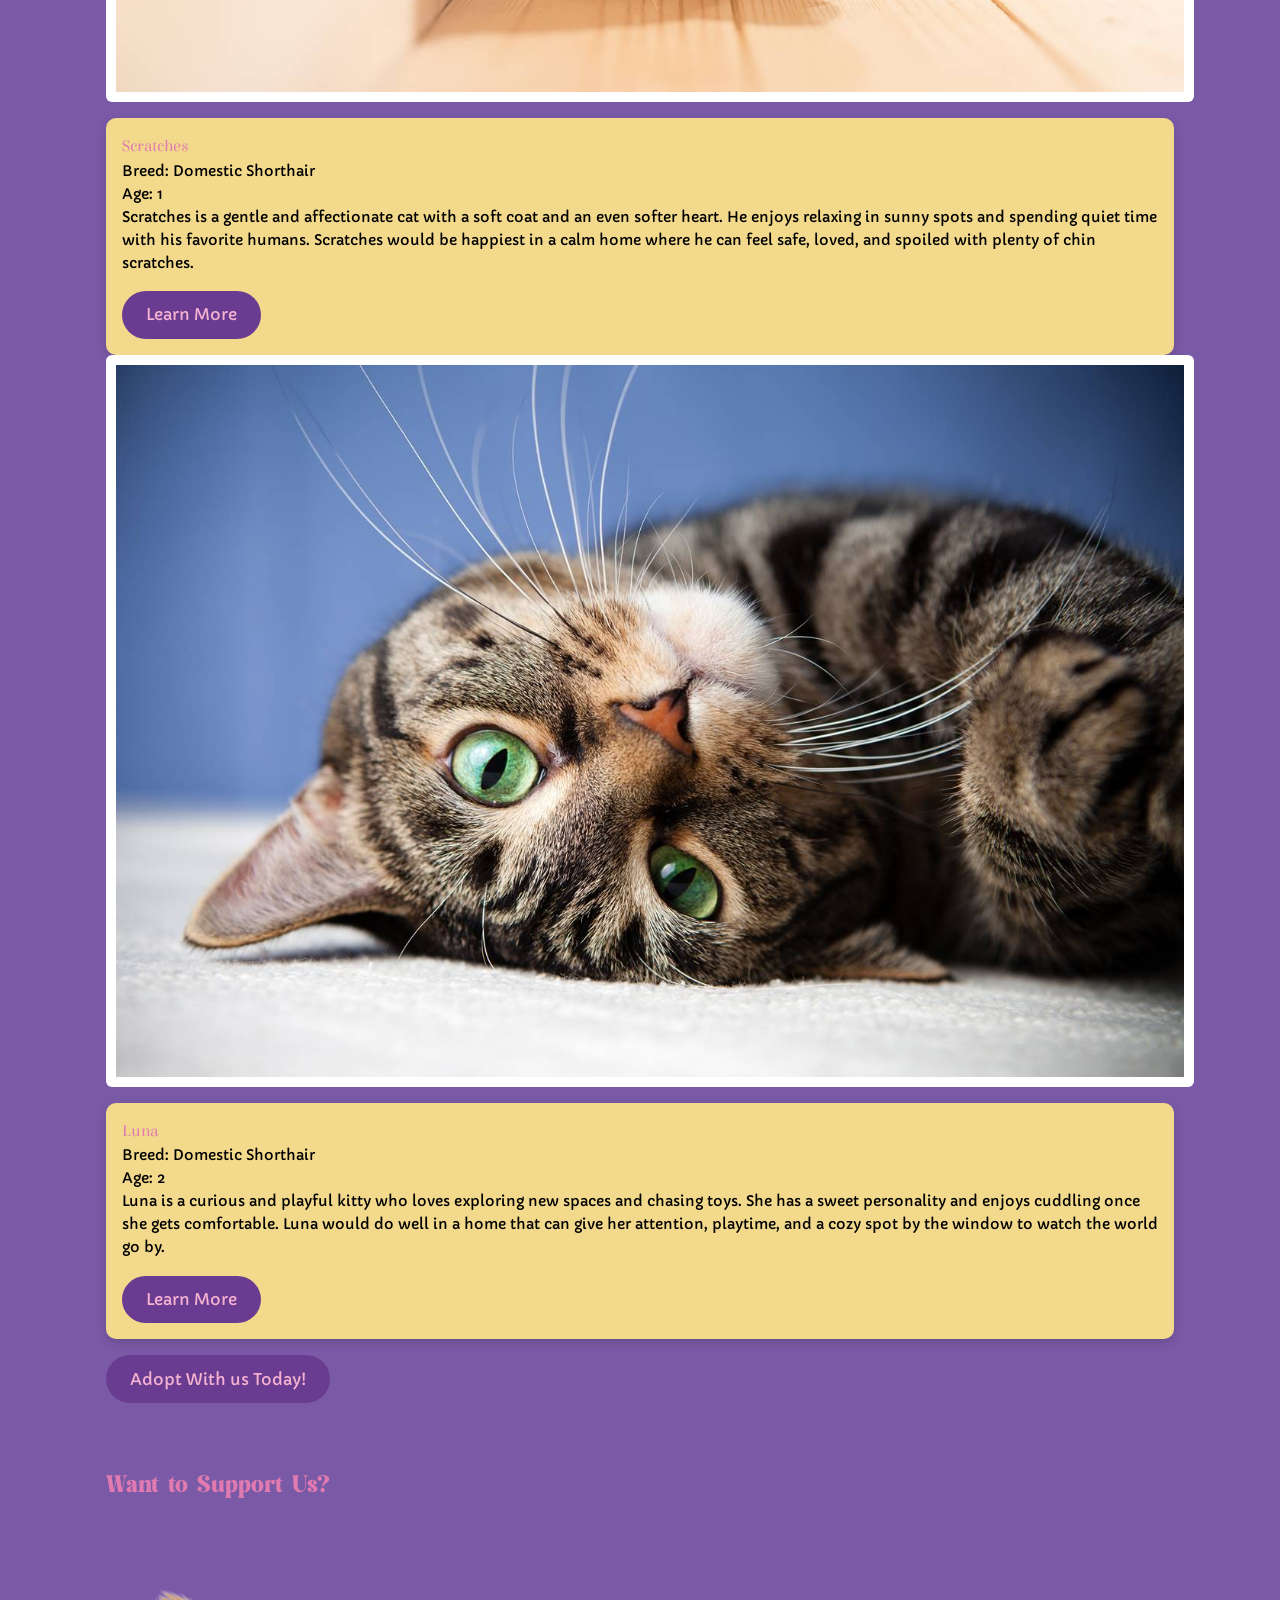
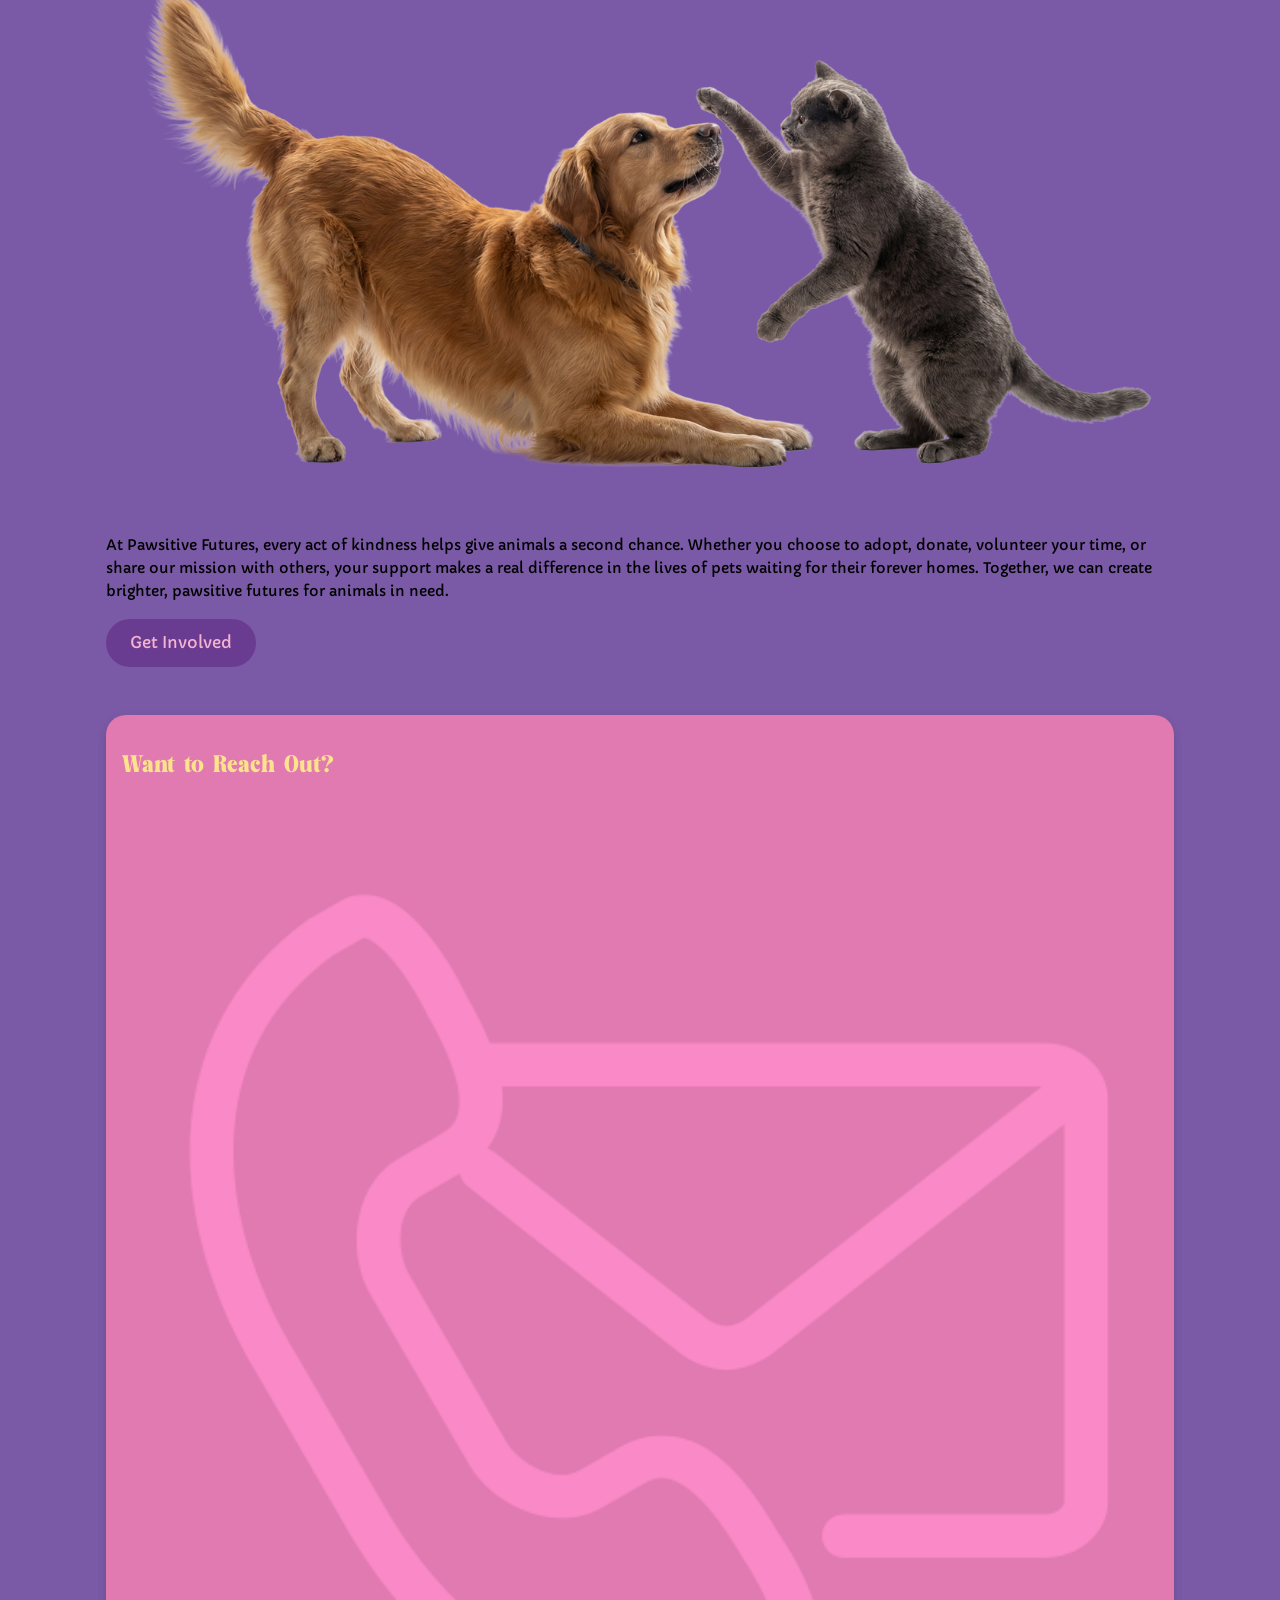
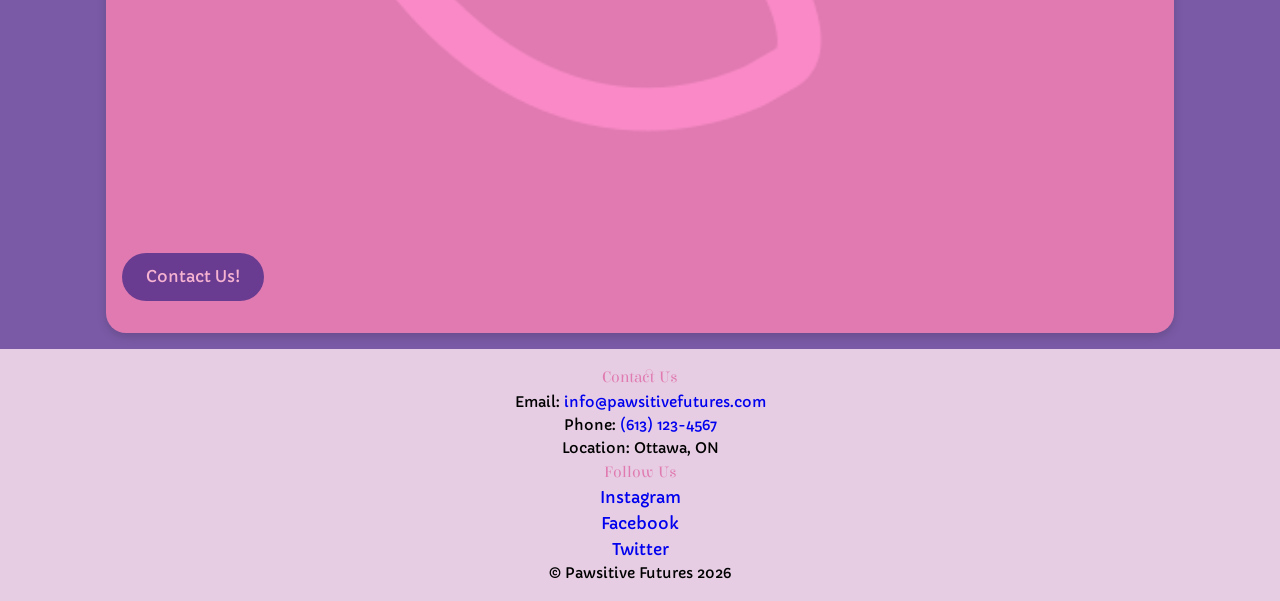
==== commit 9faa4d34: "adds small fixes to picture tags and fixes some syntax errors" ====
--- a/index.html
+++ b/index.html
@@ -48,7 +48,7 @@
             <div class="hero-content">
                 <picture>
                     <source srcset="images/dog-one-ear-600px-small.jpeg" media="(max-width: 600px)">
-                    <img src="images/dog-one-ear-1400px-large.jpeg" alt="Dog with one ear down" itemprop="image">
+                    <img src="images/dog-one-ear-1400px-large.jpeg" alt="Dog with one ear down" itemprop="image" sizes="(max-width: 600px) 100vw, 50vw">
                 </picture>
 
                 <div class="mission">
@@ -69,9 +69,9 @@
             <div class="cards" role="list">
                 <div class="card" role="listitem">
                     <picture>
-                        <source srcset="images/emma-oliver-600px-small" media="(max-width: 600px)">
+                        <source srcset="images/emma-oliver-600px-small.jpeg" media="(max-width: 600px)">
                         <img src="images/emma-oliver-1400px-large.jpeg"
-                            alt="Woman smiling while holding her adopted dog" itemprop="image">
+                        alt="Woman smiling while holding her adopted dog" itemprop="image" sizes="(max-width: 600px) 100vw, 50vw">
                     </picture>
                     <h3>Emma R., Adopted Oliver</h3>
                     <p>"I was nervous about adopting my first dog, but Pawsitive Futures made it easy, helping me find
@@ -79,9 +79,9 @@
                 </div>
                 <div class="card" role="listitem">
                     <picture>
-                        <source srcset="images/lucy-maple-600px-small" media="(max-width: 600px)">
+                        <source srcset="images/lucy-maple-600px-small.jpeg" media="(max-width: 600px)">
                         <img src="images/lucy-maple-1400px-large.jpeg" alt="Old couple with dog on a bench"
-                            itemprop="image">
+                        itemprop="image" sizes="(max-width: 600px) 100vw, 50vw">
                     </picture>
 
                     <h3>Lucy and Ray V., Adopted Maple</h3>
@@ -90,9 +90,10 @@
                 </div>
                 <div class="card" role="listitem">
                     <picture>
-                        <source srcset="images/daniel-bella-600px-small" media="(max-width: 600px)">
-                        <img src="images/daniel-bella-1400px-large.jpeg" alt="man with cat on a couch" itemprop="image">
+                        <source srcset="images/daniel-bella-600px-small.jpeg" media="(max-width: 600px)">
+                        <img src="images/daniel-bella-1400px-large.jpeg" alt="man with cat on a couch" itemprop="image" sizes="(max-width: 600px) 100vw, 50vw">
                     </picture>
+                    <h3>Daniel K., Adopted Bella</h3>
                     <p>“After moving to a new city, adopting Bella through Pawsitive Futures eased my loneliness,
                         bringing companionship, routine, and so much happiness into my life.”</p>
                 </div>
@@ -104,8 +105,8 @@
 
             <div class="pet" role="article">
                 <picture>
-                    <source srcset="images/daisy-pug-600px-small" media="(max-width: 600px)">
-                    <img src="images/daisy-pug-1400px-large.jpeg" alt="Pug named daisy" itemprop="image">
+                    <source srcset="images/daisy-pug-600px-small.jpeg" media="(max-width: 600px)">
+                    <img src="images/daisy-pug-1400px-large.jpeg" alt="Pug named daisy" itemprop="image" sizes="(max-width: 600px) 100vw, 50vw">
                 </picture>
 
                 <div>
@@ -120,8 +121,8 @@
             </div>
             <div class="pet" role="article">
                 <picture>
-                    <source srcset="images/rocky-dog-600px-small" media="(max-width: 600px)">
-                    <img src="images/rocky-dog-1400px-large.jpeg" alt="dog named milo" itemprop="image">
+                    <source srcset="images/rocky-dog-600px-small.jpeg" media="(max-width: 600px)">
+                    <img src="images/rocky-dog-1400px-large.jpeg" alt="dog named milo" itemprop="image" sizes="(max-width: 600px) 100vw, 50vw">
                 </picture>
                 <div>
                     <h3>Milo</h3>
@@ -136,8 +137,8 @@
             </div>
             <div class="pet" role="article">
                 <picture>
-                    <source srcset="images/scratches-cat-600px-small" media="(max-width: 600px)">
-                    <img src="images/scratches-cat-1400px-large.jpeg" alt="cat named scratches" itemprop="image">
+                    <source srcset="images/scratches-cat-600px-small.jpeg" media="(max-width: 600px)">
+                    <img src="images/scratches-cat-1400px-large.jpeg" alt="cat named scratches" itemprop="image" sizes="(max-width: 600px) 100vw, 50vw">
                 </picture>
                 <div>
                     <h3>Scratches</h3>
@@ -152,8 +153,8 @@
             </div>
             <div class="pet" role="article">
                 <picture>
-                    <source srcset="images/luna-cat-600px-small" media="(max-width: 600px)">
-                    <img src="images/luna-cat-1400px-large.jpeg" alt="cat named luna" itemprop="image">
+                    <source srcset="images/luna-cat-600px-small.jpeg" media="(max-width: 600px)">
+                    <img src="images/luna-cat-1400px-large.jpeg" alt="cat named luna" itemprop="image" sizes="(max-width: 600px) 100vw, 50vw">
                 </picture>
                 <div>
                     <h3>Luna</h3>
@@ -177,8 +178,8 @@
 
             <div class="support-content">
                 <picture>
-                    <source srcset="images/cat-dog-600px-small" media="(max-width: 600px)">
-                    <img src="images/cat-dog-1400px-large.png" alt="cat and dog playing" itemprop="image">
+                    <source srcset="images/cat-dog-600px-small.jpeg" media="(max-width: 600px)">
+                    <img src="images/cat-dog-1400px-large.png" alt="cat and dog playing" itemprop="image" sizes="(max-width: 600px) 100vw, 50vw">
                 </picture>
                 <div>
                     <p>At Pawsitive Futures, every act of kindness helps give animals a second chance. Whether you
@@ -193,7 +194,10 @@
         <!-- Contact Call to Action -->
         <section class="contact-cta fade-in" aria-labelledby="contact-heading">
             <h2 id="contact-heading">Want to Reach Out?</h2>
-            <img src="images/contact-mail.png" alt="contact icon">
+            <picture>
+                <img src="images/contact-mail.png" alt="envelope icon with phone representing contact">
+            </picture>
+            
             <a href="#" class="btn">Contact Us!</a>
         </section>
     </main>
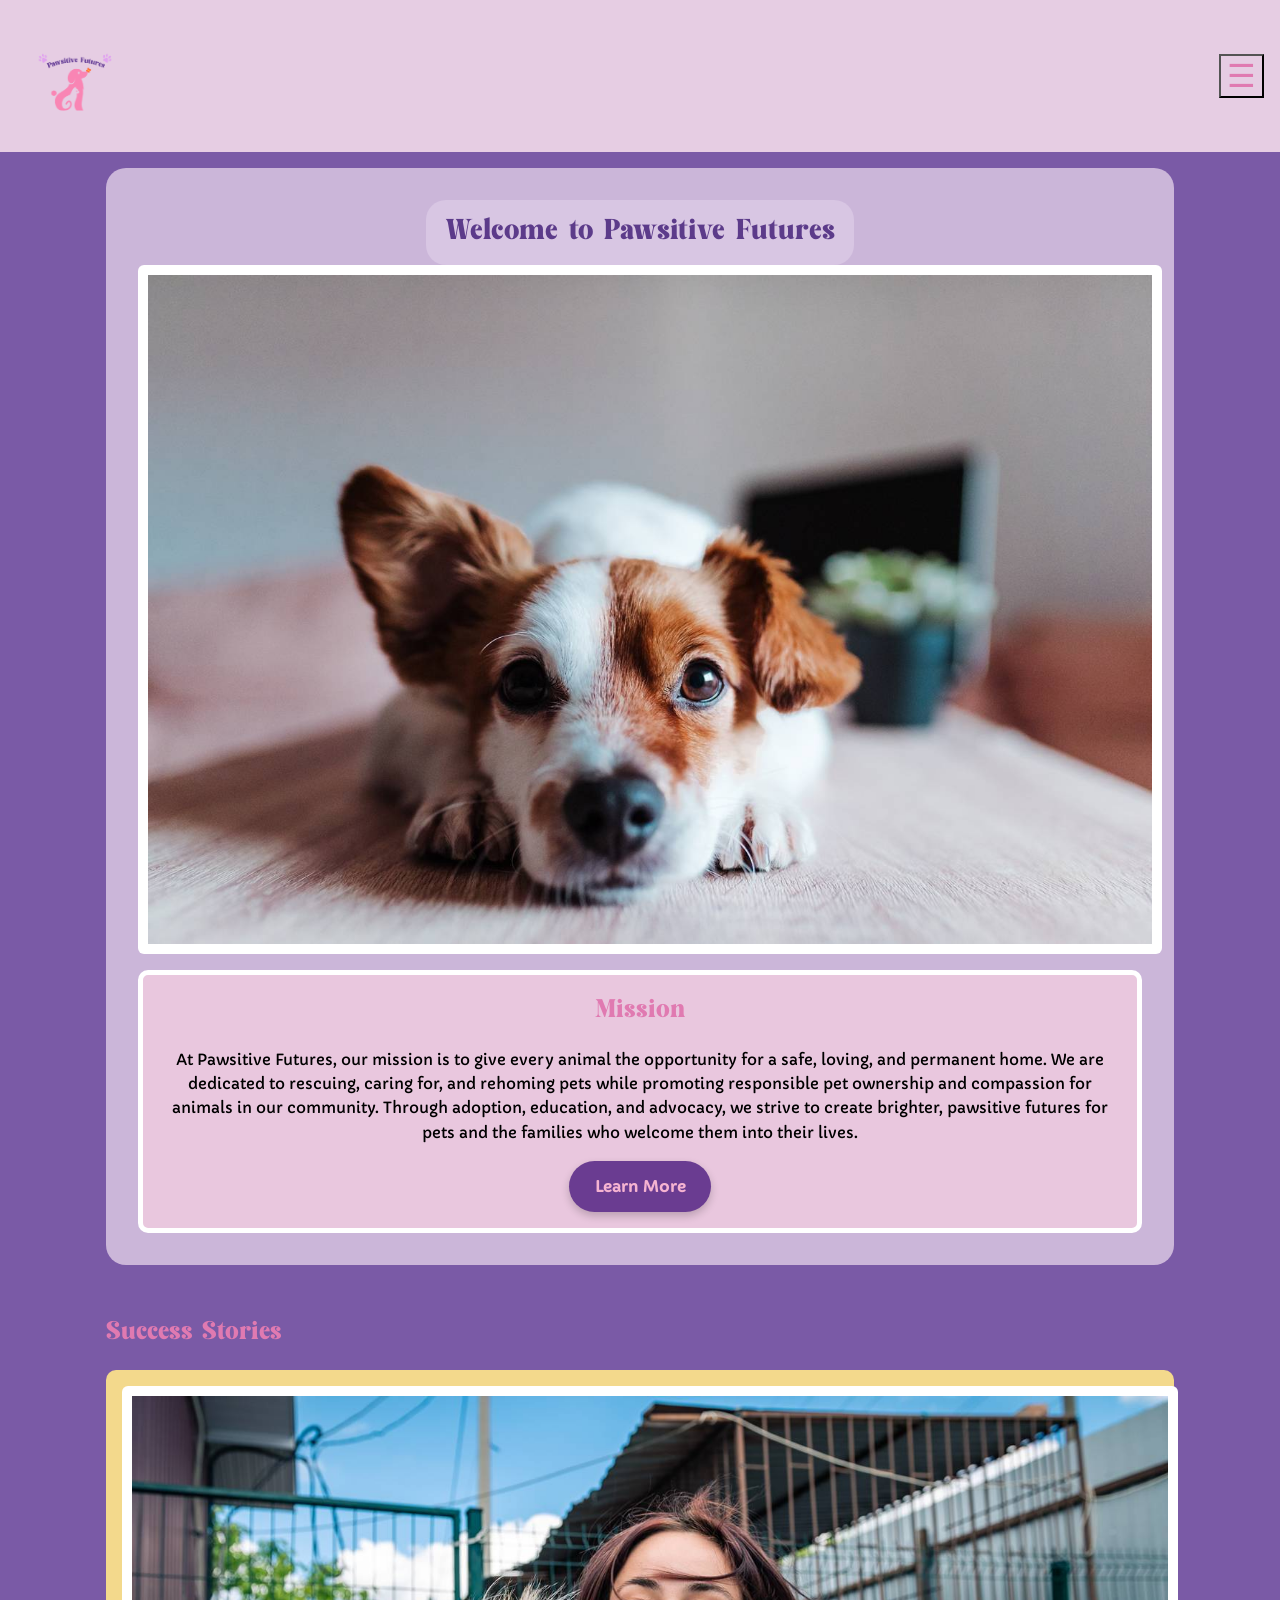
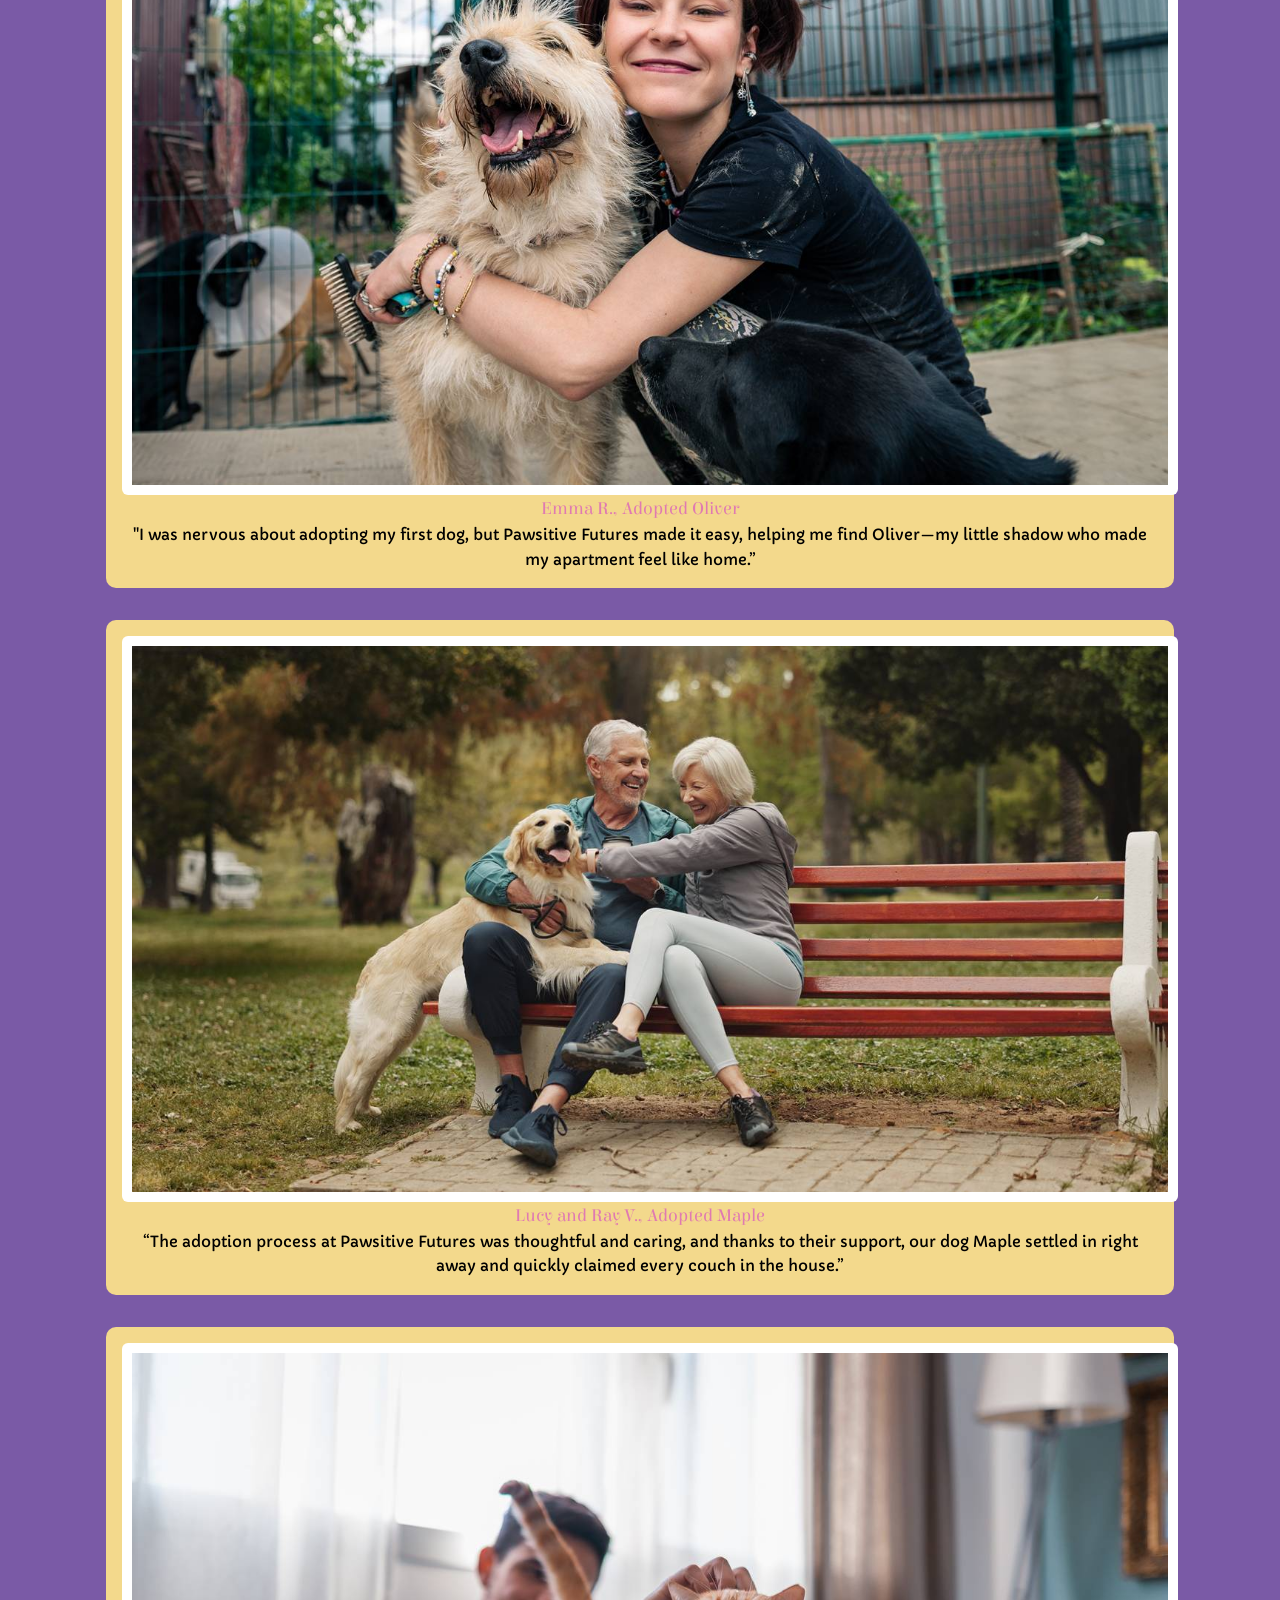
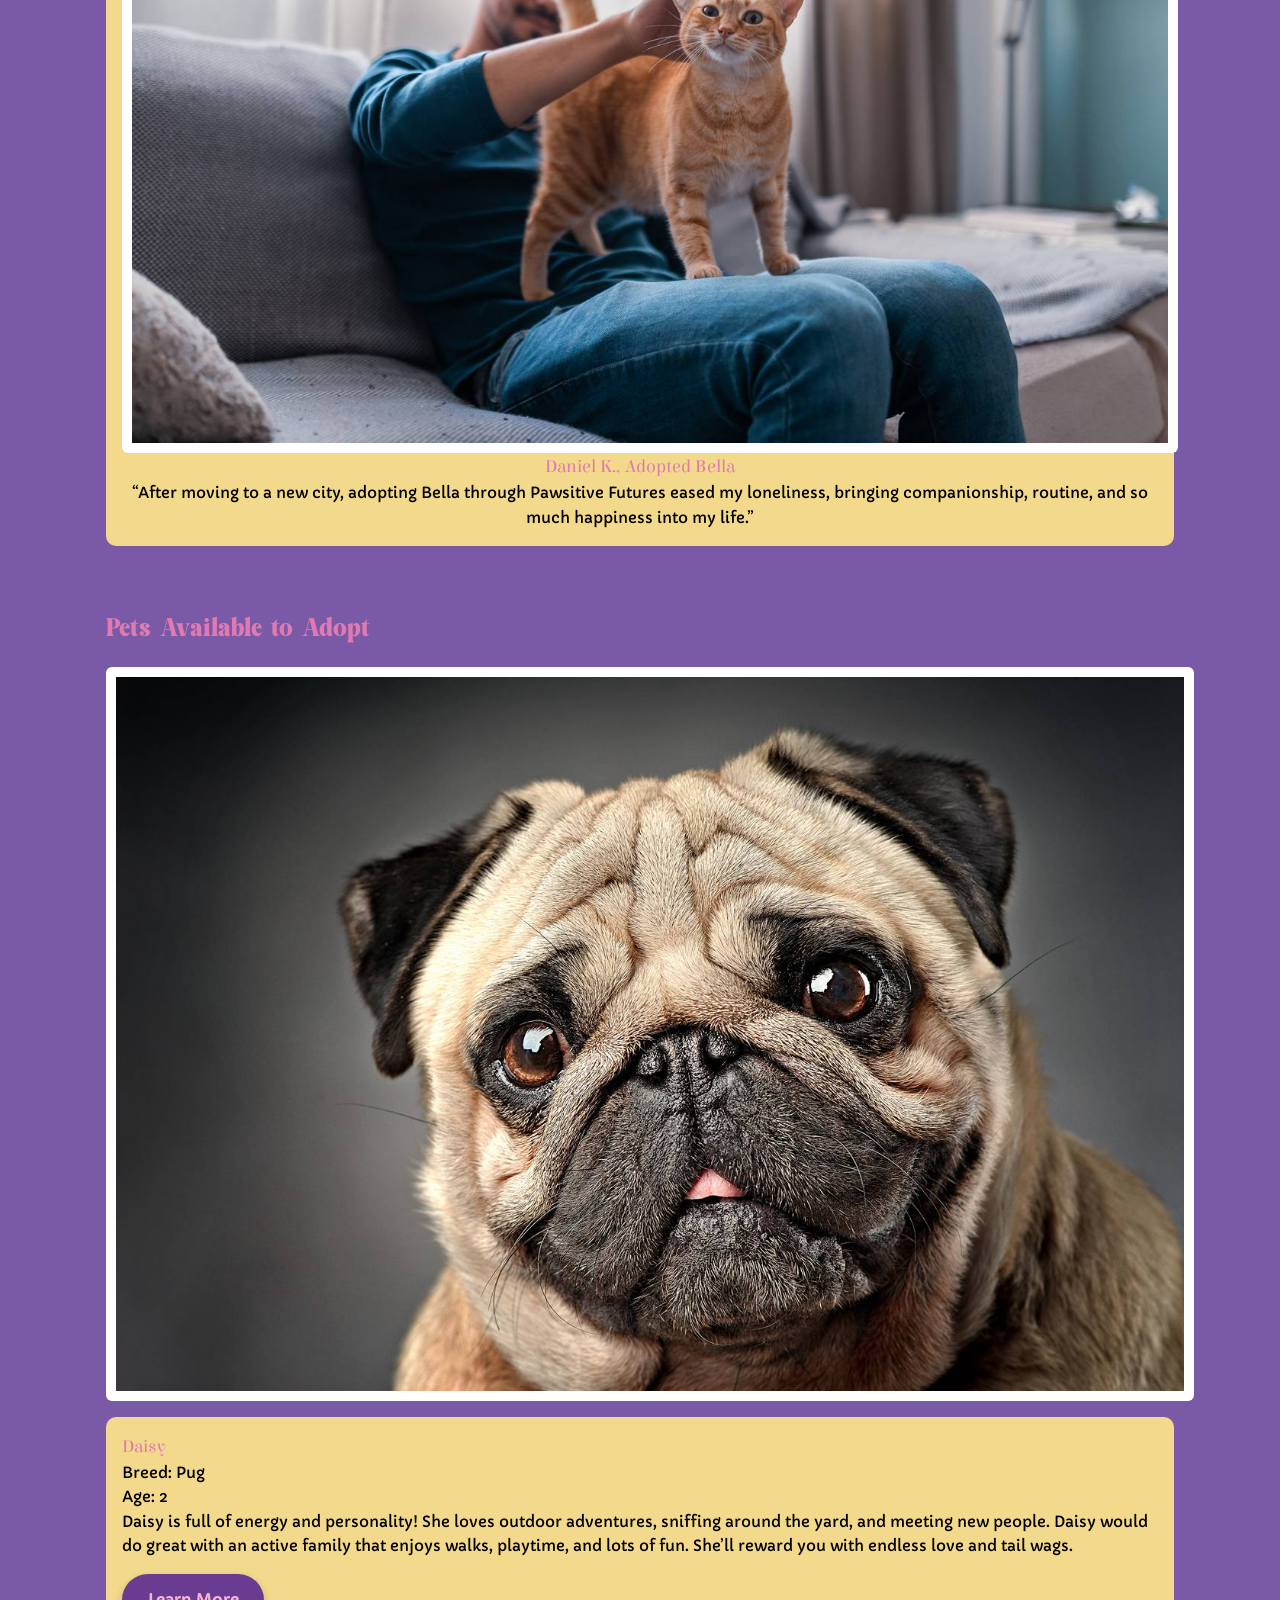
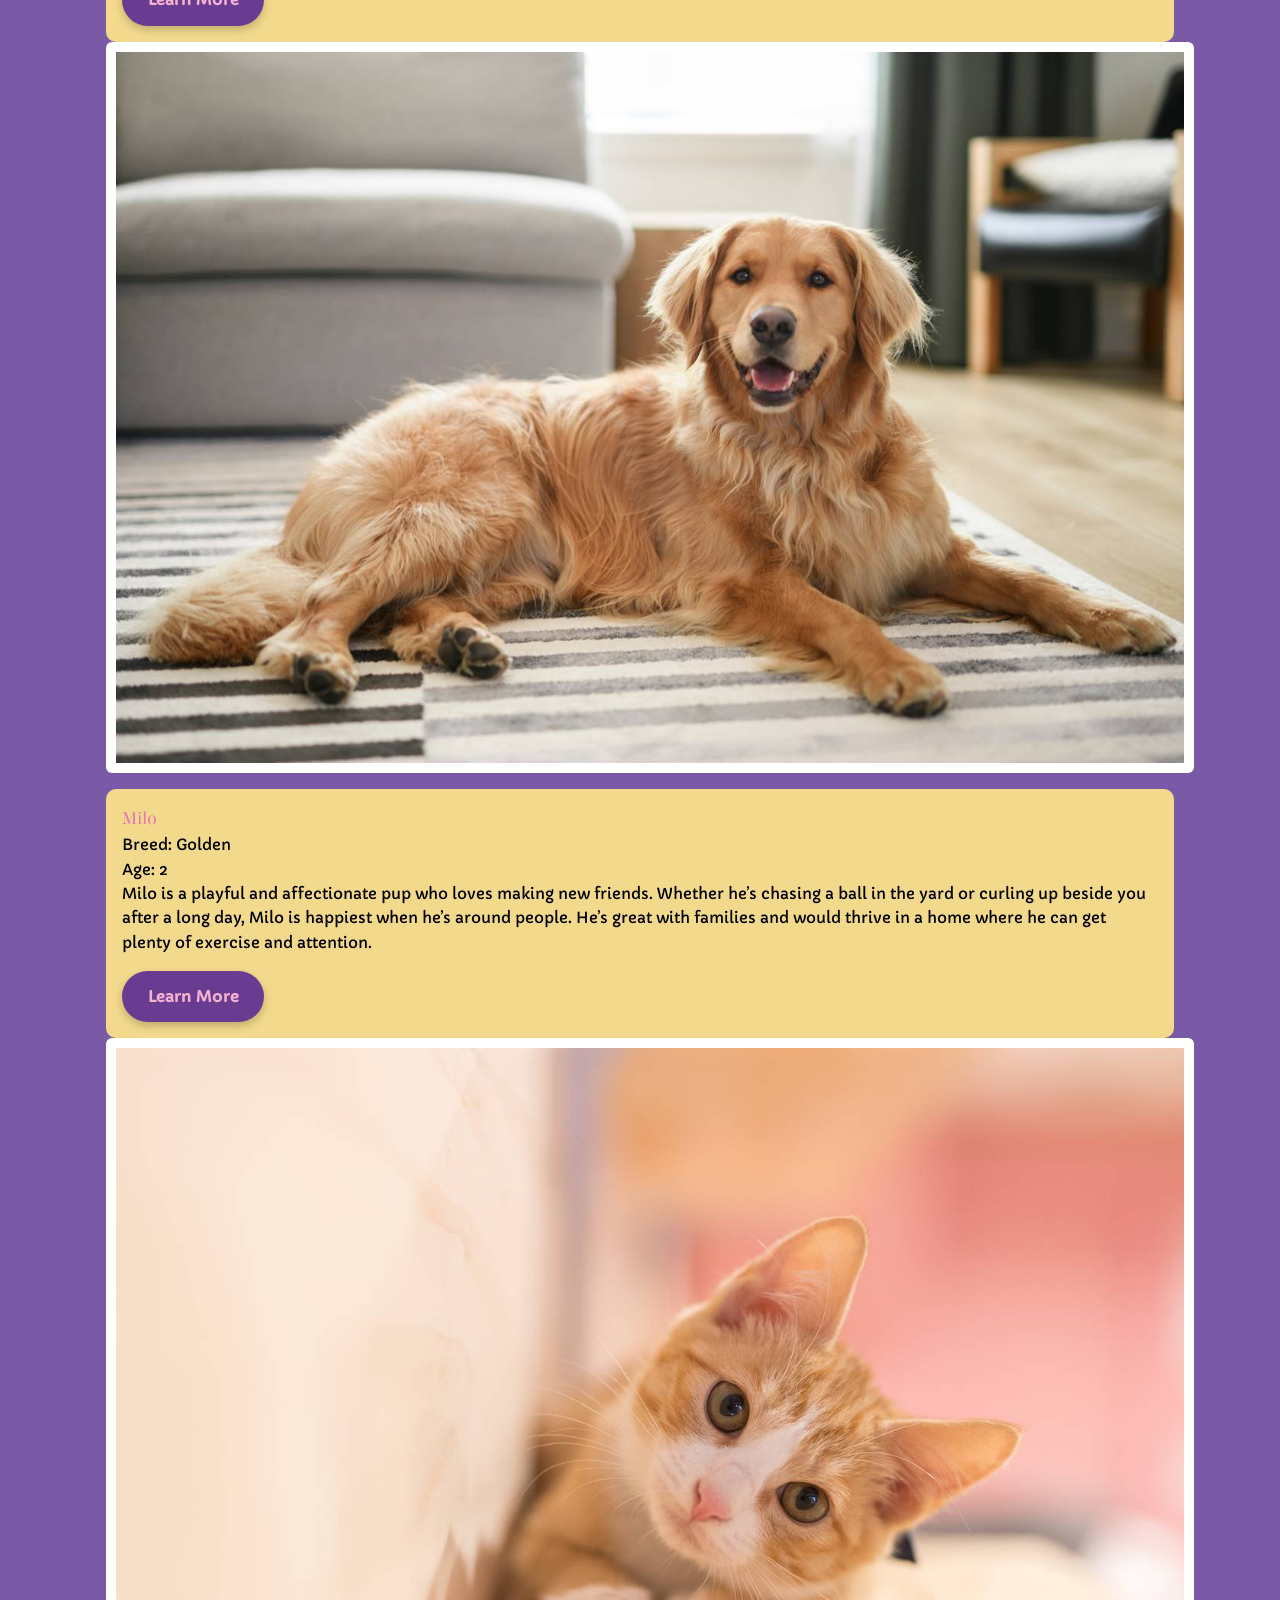
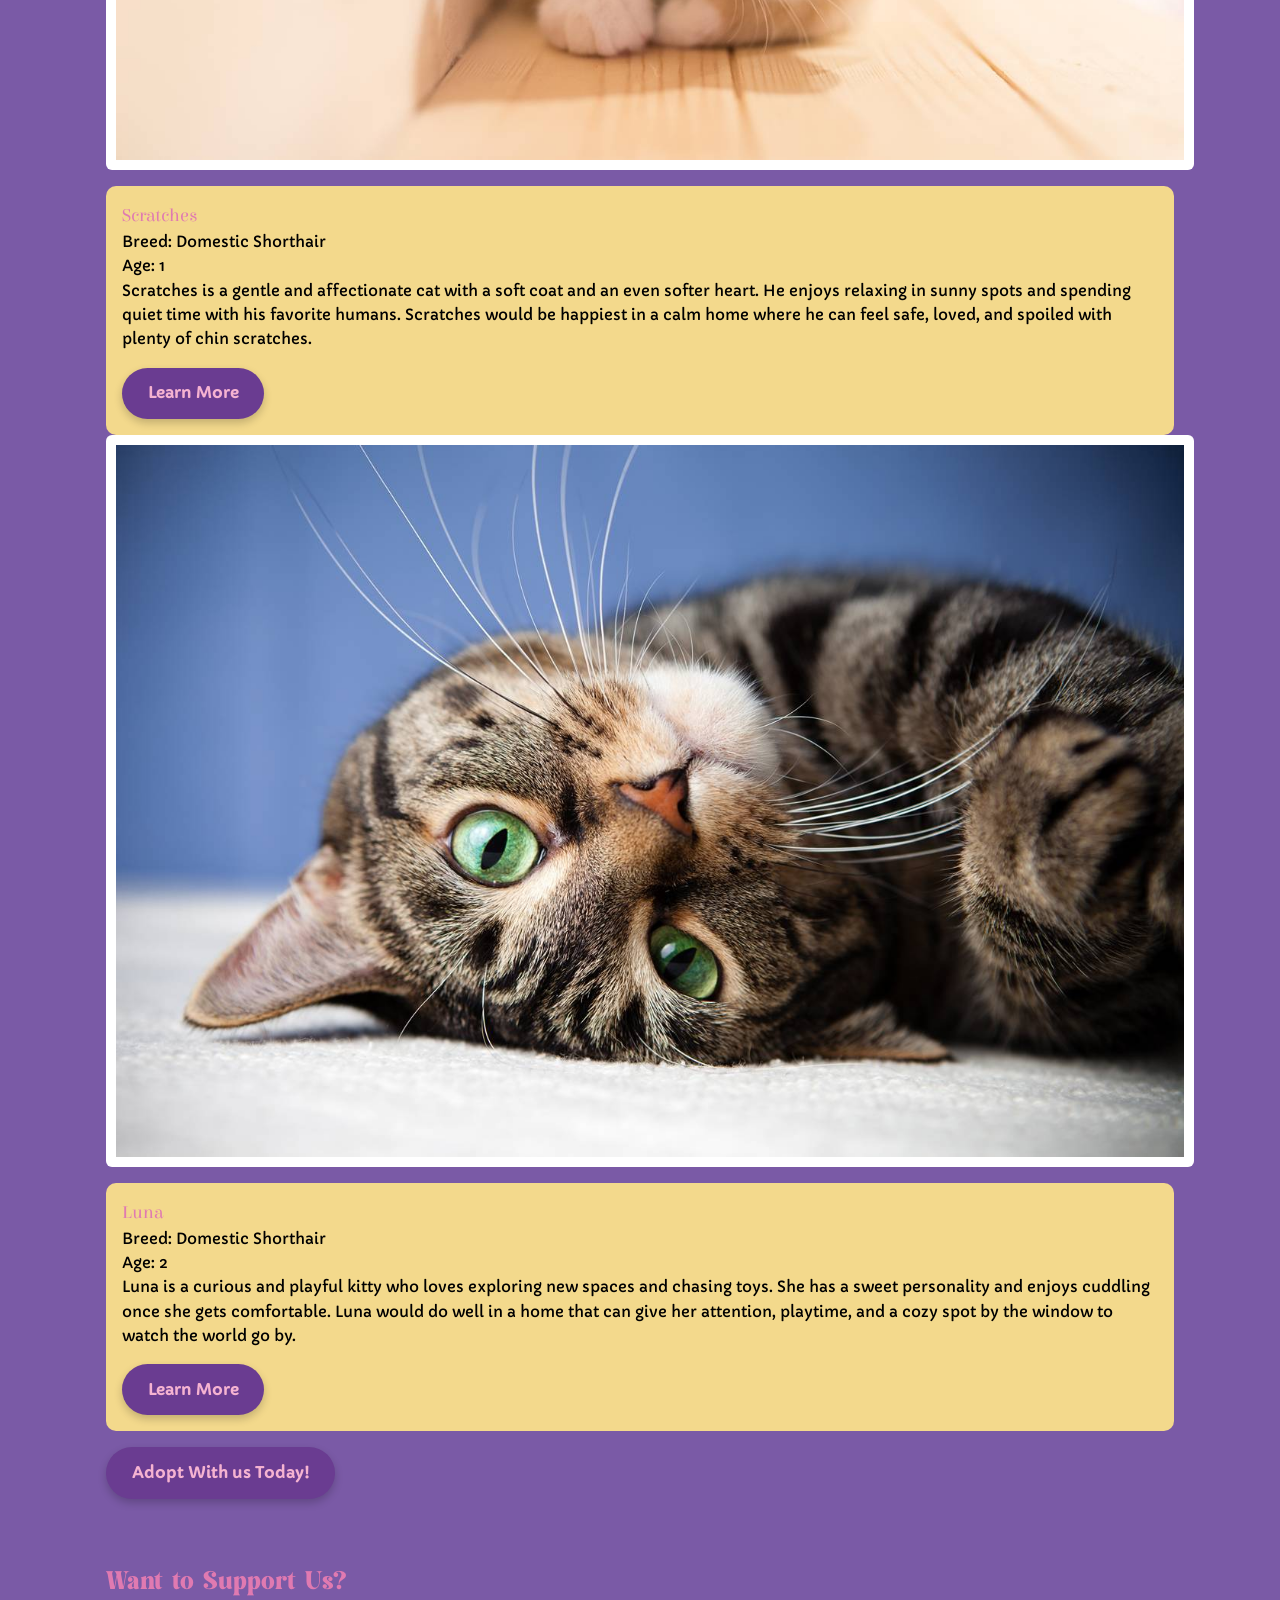
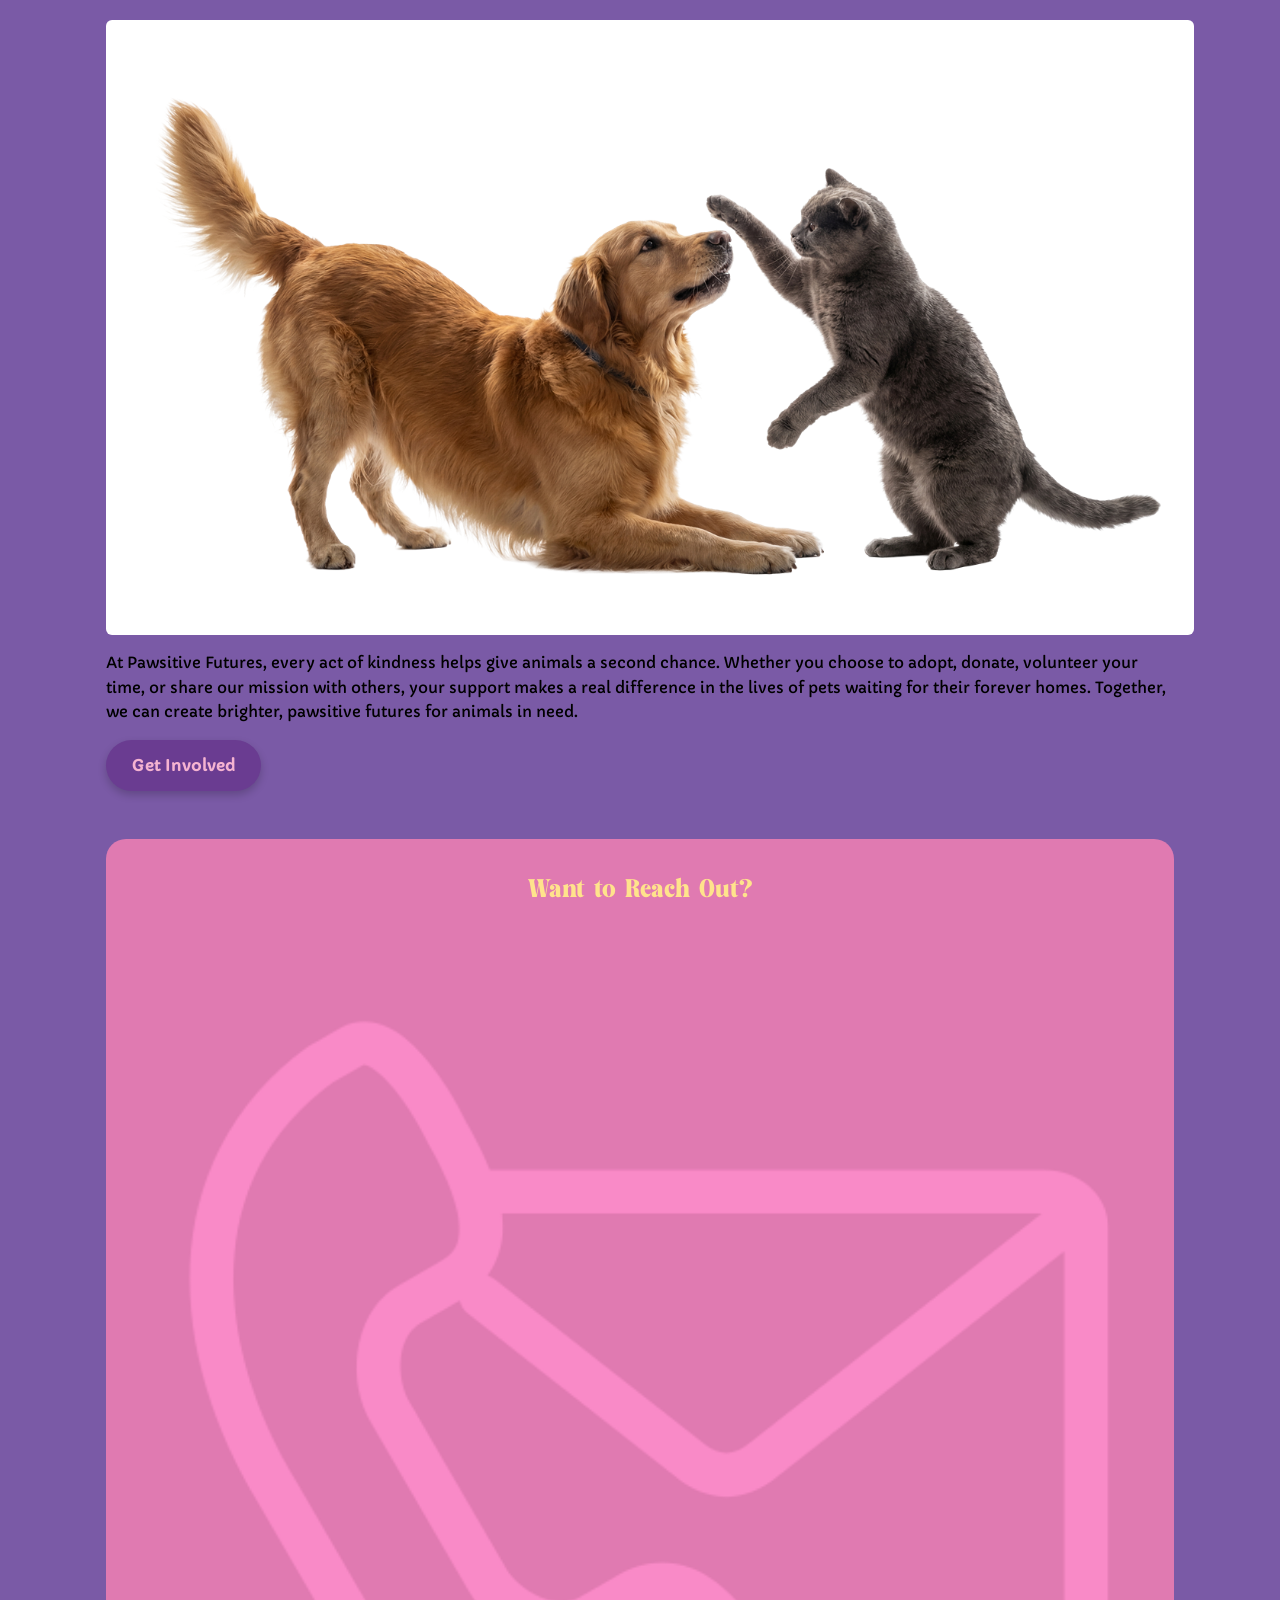
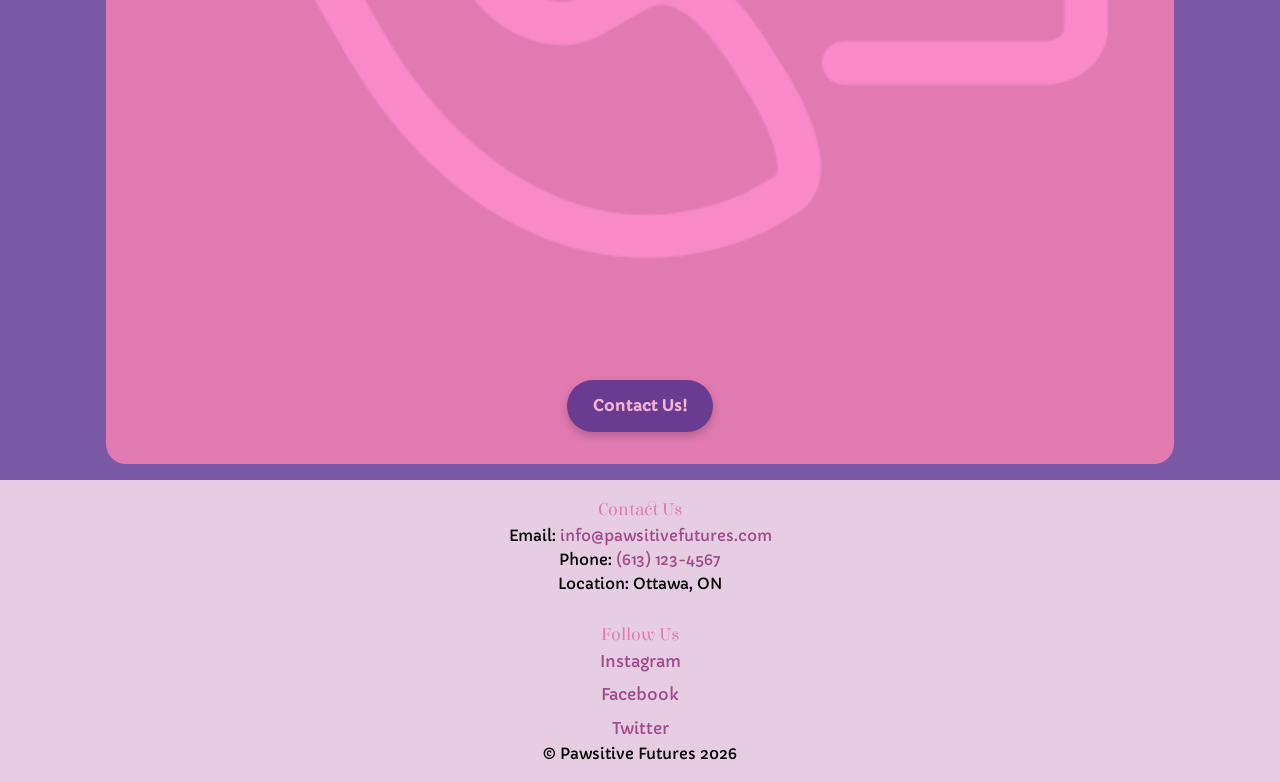
==== commit 890562be: "fixes the button text-decoration" ====
--- a/index.html
+++ b/index.html
@@ -178,7 +178,7 @@
 
             <div class="support-content">
                 <picture>
-                    <source srcset="images/cat-dog-600px-small.jpeg" media="(max-width: 600px)">
+                    <source srcset="images/cat-dog-600px-small.png" media="(max-width: 600px)">
                     <img src="images/cat-dog-1400px-large.png" alt="cat and dog playing" itemprop="image" sizes="(max-width: 600px) 100vw, 50vw">
                 </picture>
                 <div>
--- a/css/main.css
+++ b/css/main.css
@@ -49,174 +49,170 @@
 
 /* Main Css starts */
 
-/* Fonts */
+/*************** FONTS *******************/
 
 /* main heading */
 @font-face {
     font-family: 'Beauty Rachela';
-    src: url(../fonts/BeautyRachela-Regular.otf) format('opentype');
-    font-weight: normal;
-    font-style: normal;
-}
+    src: url(../fonts/BeautyRachela-Regular.otf);
+
+}
+
+body{
+    font-family: 'Capriola', sans-serif;
+    background: #7a5aa6;
+    line-height: 1.6;
+}
+
+/**************** TYPOGRAPHY *******************/
 
 h1, h2{
     font-family: 'Beauty Rachela', cursive;
 }
-/* sub-headings */
-
-h3, h4{
+
+h3{
     font-family: 'Elsie', serif;
-
 }
 
 h1{
-    font-size: 1.6rem;
+    font-size: 1.8rem;
     color: #5c3b8a;
     background: #d8c6e3;
-    padding: 0.5rem 1rem;
-    border-radius: 15px;
+    padding: 0.6rem 1.2rem;
+    border-radius: 20px;
     display: inline-block;
 }
 
 h2{
-    font-size: 1.5rem;
+    font-size: 1.6rem;
     color: #e07ab1;
     margin-bottom: 1rem;
 }
 
 h3{
-    font-size: 1rem;
+    font-size: 1.1rem;
     color: #e07ab1;
 }
 
 p{
-    font-size: 0.9rem;
-}
-
-/* body text */
-body, p, li, a{
-    font-family: 'Capriola', san-serif;
-}
-/* skip links */
-.skip-links {
+    font-size: 0.95rem;
+}
+
+
+
+/********** SKIP LINKS ****************/
+
+.skip-links{
     position: absolute;
     top: 0;
     left: 0;
-    z-index: 1000;
-}
-
-.skip-links a {
+    z-index: 9999;
+}
+
+.skip-links a{
     position: absolute;
     left: -999px;
-    top: 0;
     background: #000;
     color: #fff;
-    padding: 10px 16px;
-    margin: 5px;
-    text-decoration: none;
-    border-radius: 5px;
-    font-size: 14px;
-}
-
-.skip-links a:focus {
+    padding: 10px;
+}
+
+.skip-links a:focus{
     left: 10px;
     top: 10px;
 }
-/* home page mobile styles */
-
-body{
-
-    background-color: #7a5aa6;
-    line-height: 1.6;
-}
+
+/******************* LAYOUT ****************/
 
 main{
     max-width: 1100px;
     margin: 0 auto;
 }
 
-/* layout */
-
 section {
     padding: 2rem 1rem;
 }
 
-.cards {
-    gap: 1.5rem;
-}
-
-.pet {
-    gap: 1.5rem;
-}
 img {
     width: 100%;
     display: block;
     border-radius: 8px;
 }
+.cards {
+    gap: 1.5rem;
+}
+
+.pet {
+    gap: 1.5rem;
+}
+
 
 .hero-content img,
 .card img,
-.pet img{
+.pet img, 
+.support img{
     background: white;
     padding: 10px;
     border-radius: 6px;
 }
 
-.hero,
-.card,
-.pet div,
-.mission,
-.contact-cta {
-    box-shadow: 0 4px 10px rgba(0,0,0,0.15);
-}
-/* header */
-
+
+/************ HEADER *************/
 header{
-    background-color: #e6cde3;
-    padding: 1rem; 
-    text-align: center; 
-}
-
-.menu-toggle {
-    font-size: 2rem;
-    background: none;
-    border: none;
-    cursor: pointer;
-
-}
-
-nav{
-    display: none; 
-    flex-direction: column;
-}
-
-nav a{
-    padding: 0.7rem;
-    text-decoration: none;
-    color: #a04a8a;
-}
-
-nav.active{
-    display: flex; 
-}
-/* hero section */
-
-header {
     background-color: #e6cde3;
     padding: 1rem;
     display: flex;
     justify-content: space-between;
     align-items: center;
-}
-
-.logo img {
+    position: relative; 
+}
+
+.logo img{
     max-width: 120px;
 }
+
+/***************** NAV  *************************/
+.menu-toggle{
+    font-size: 2rem;
+    background: none;
+    color: #e07ab1;
+    cursor: pointer;
+}
+
+nav {
+    display: none;
+    position: absolute;
+    top: 100%;
+    left: 0;
+    width: 100%;
+    background: #e6cde3;
+    flex-direction: column;
+    text-align: center;
+    z-index: 9999;
+}
+
+nav.active{
+    display: flex; 
+}
+
+nav a{
+    padding: 0.7rem;
+    color: #a04a8a;
+    text-decoration: none;
+    transition: 0.3s; 
+}
+
+nav a:hover{
+    background: #d8c6e3;
+    color: #6a3c91;
+}
+
+/****************** HERO ***************/
 .hero{
     background: #cbb6d9;
     border-radius: 20px;
     margin: 1rem; 
-    padding: 1.5rem;
+    padding: 2rem;
     text-align: center;
 }
 
@@ -226,63 +222,35 @@
     gap: 1rem; 
 }
 
-.mission {
+.mission{
     background: #e9c7de;
     padding: 1rem;
     border-radius: 10px;
     border: 5px solid white;
 }
 
-/* hamburger */
-.menu-toggle {
-    font-size: 2rem;
-    background: none;
-    border: none;
-    color: #e07ab1;
-    cursor: pointer;
-}
-
-nav {
-    display: none;
-    position: absolute;
-    top: 80px;
-    left: 0;
-    width: 100%;
-    background: #e6cde3;
-    flex-direction: column;
-    text-align: center;
-}
-
-nav a {
-    padding: 1rem;
-    color: #a04a8a;
-}
-
-nav.active {
-    display: flex;
-}
-/* buttons */
-
-a{
-    text-decoration: none;
-}
+/********************* BUTTONS ****************/
 
 .btn, .cta {
     background: #6a3c91;
     color: #f5b3d1;
-    padding: 0.7rem 1.5rem;
-    border-radius: 25px;
+    text-decoration: none;
+    padding: 0.8rem 1.6rem;
+    border-radius: 30px;
     display: inline-block;
     margin-top: 1rem;
-    text-align: center;
+    font-weight: bold; 
+    transition: all 0.3s ease;
+    box-shadow: 0 4px 8px rgba(0,0,0,0.2);
 }
 
 .btn:hover, .cta:hover{
-    transform: scale(1.05); 
     background: #4e2c6f;
-}
-
-/* cards */
+    transform: translateY(-3px);
+    box-shadow: 0 8px 14px rgba(0,0,0,0.3);
+}
+
+/************ CARDS **************/
 
 .cards{
     display: flex; 
@@ -295,13 +263,14 @@
     padding: 1rem;
     border-radius: 10px;
     text-align: center;
+    transition: 0.3s;
 }
 
 .card:hover{
     transform: translateY(-5px);
 }
 
-/* Pets */
+/************** PETS **********/
 
 .pet{
     display: flex; 
@@ -309,13 +278,13 @@
     gap: 1rem; 
 }
 
-.pet div {
+.pet div{
     background: #f3d98c;
     padding: 1rem;
     border-radius: 10px;
 }
 
-/* support */
+/****************** SUPPORT ****************/
 
 .support-content{
     display: flex;
@@ -323,22 +292,21 @@
     gap: 1rem;
 }
 
-/* contact */
-
-.contact-cta {
+/************** CONTACT ***********/
+
+.contact-cta{
     background: #e07ab1;
     border-radius: 20px;
     margin: 1rem;
     padding: 2rem 1rem;
-    text-align: left;
-}
-
-.contact-cta h2 {
-    color: #ffe38c; /* yellow like mockup */
-    margin-bottom: 1rem;
-}
-
-/* footer */
+    text-align: center;
+}
+
+.contact-cta h2{
+    color: #ffe38c;
+}
+
+/******************* FOOTER *************/
 
 footer{
     text-align: center;
@@ -346,12 +314,33 @@
     background: #e6cde3;
 }
 
-/* animations */
+.footer-container{
+    display: flex;
+    flex-direction: column;
+    gap: 1.5rem;
+}
+
+.footer-nav ul, 
+.footer-social ul{
+    display: flex;
+    flex-direction: column;
+    gap: 0.5rem;
+}
+
+footer a{
+    color: #a04a8a;
+    text-decoration: none;
+}
+
+footer a:hover{
+    color: #6a3c91;
+}
+/************ ANIMATIONS ***************/
 
 .fade-in {
     opacity: 0;
     transform: translateY(20px);
-    animation: fadeIn 1s ease forwards;
+    animation: fadeIn 0.8s ease forwards;
 }
 
 @keyframes fadeIn {
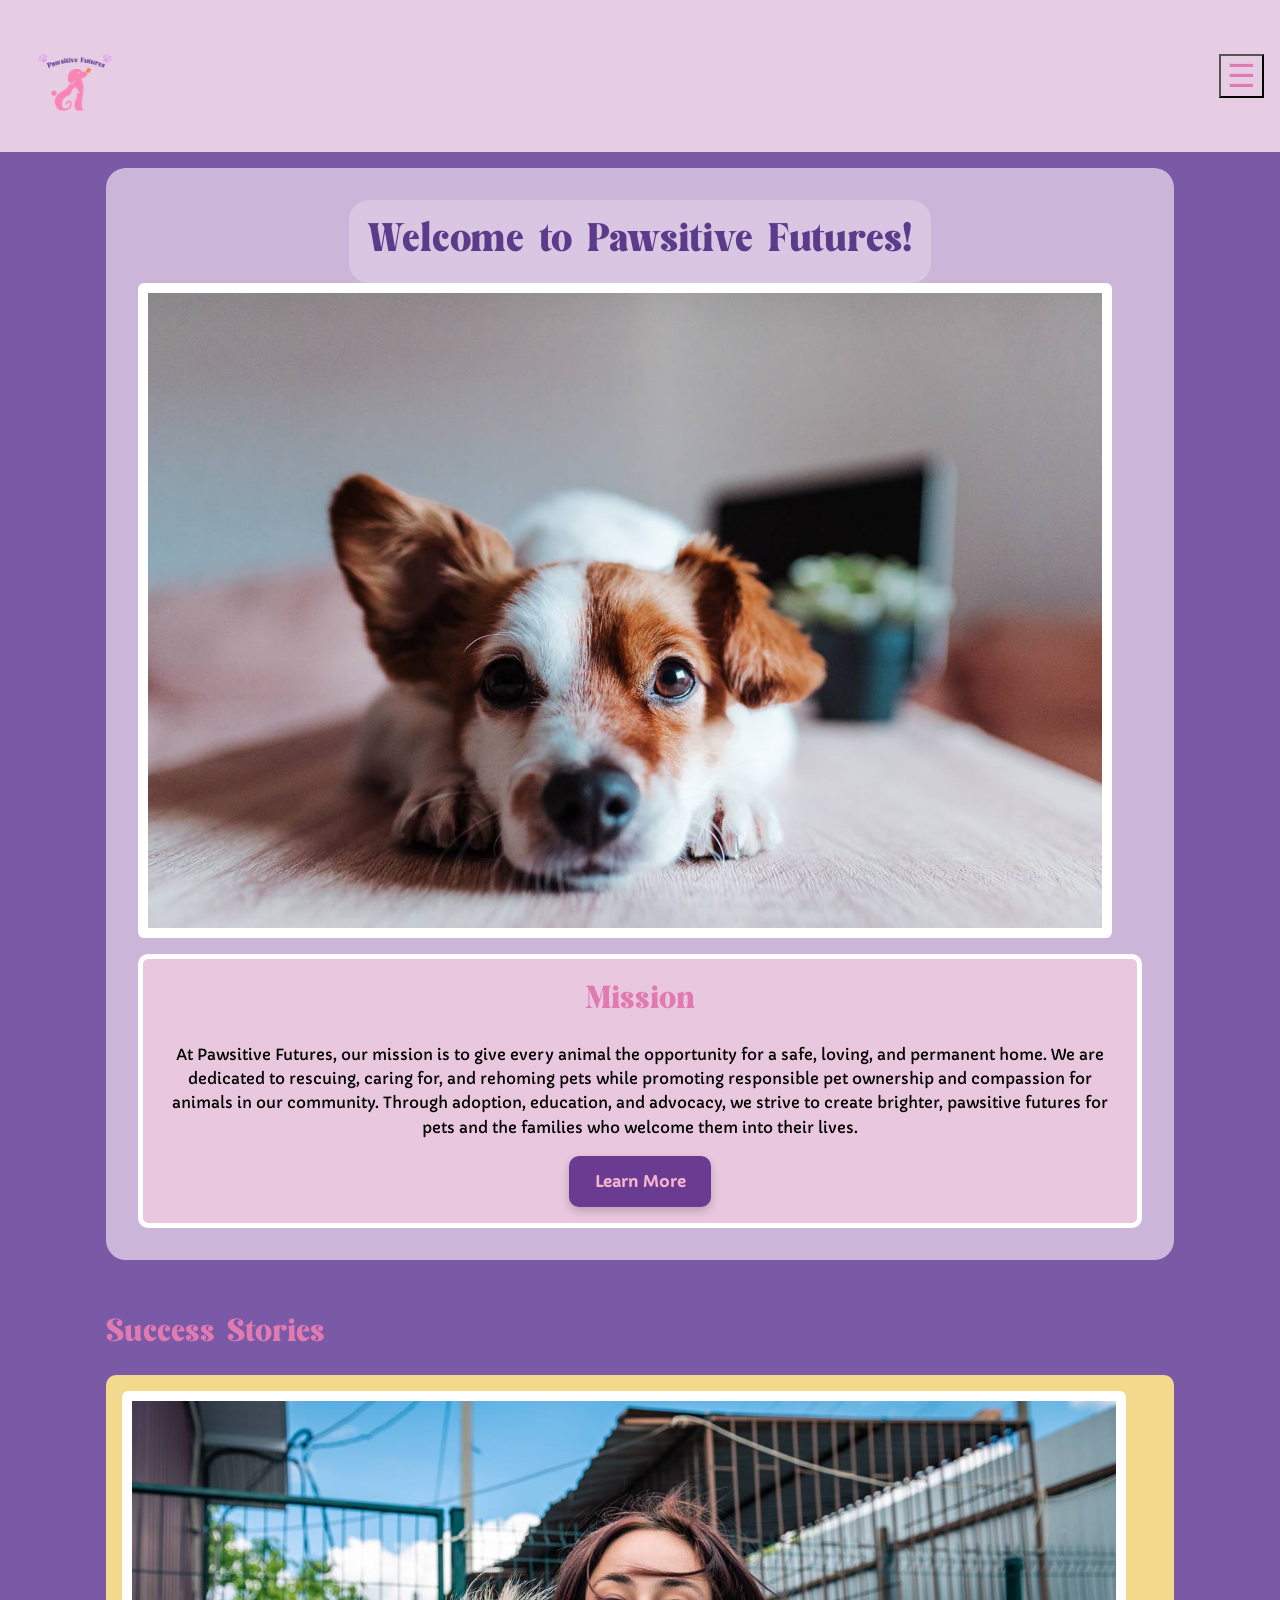
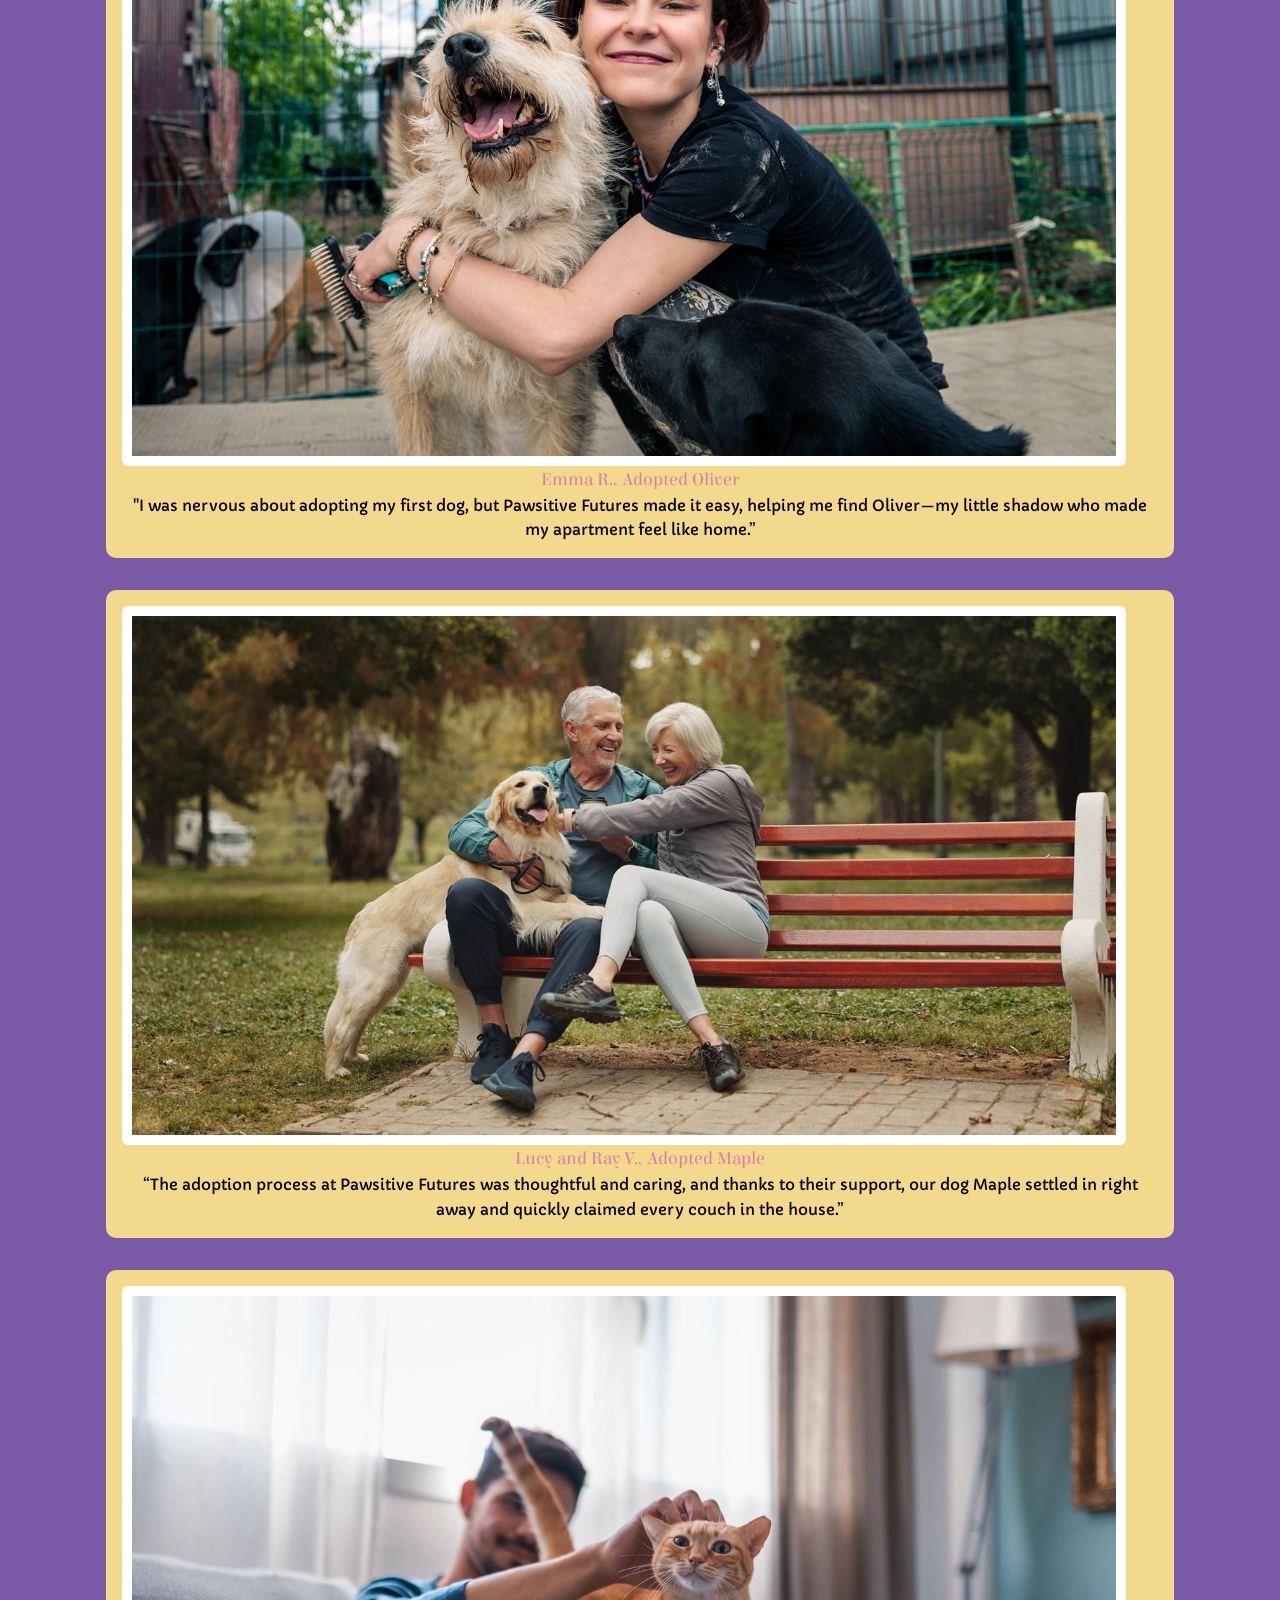
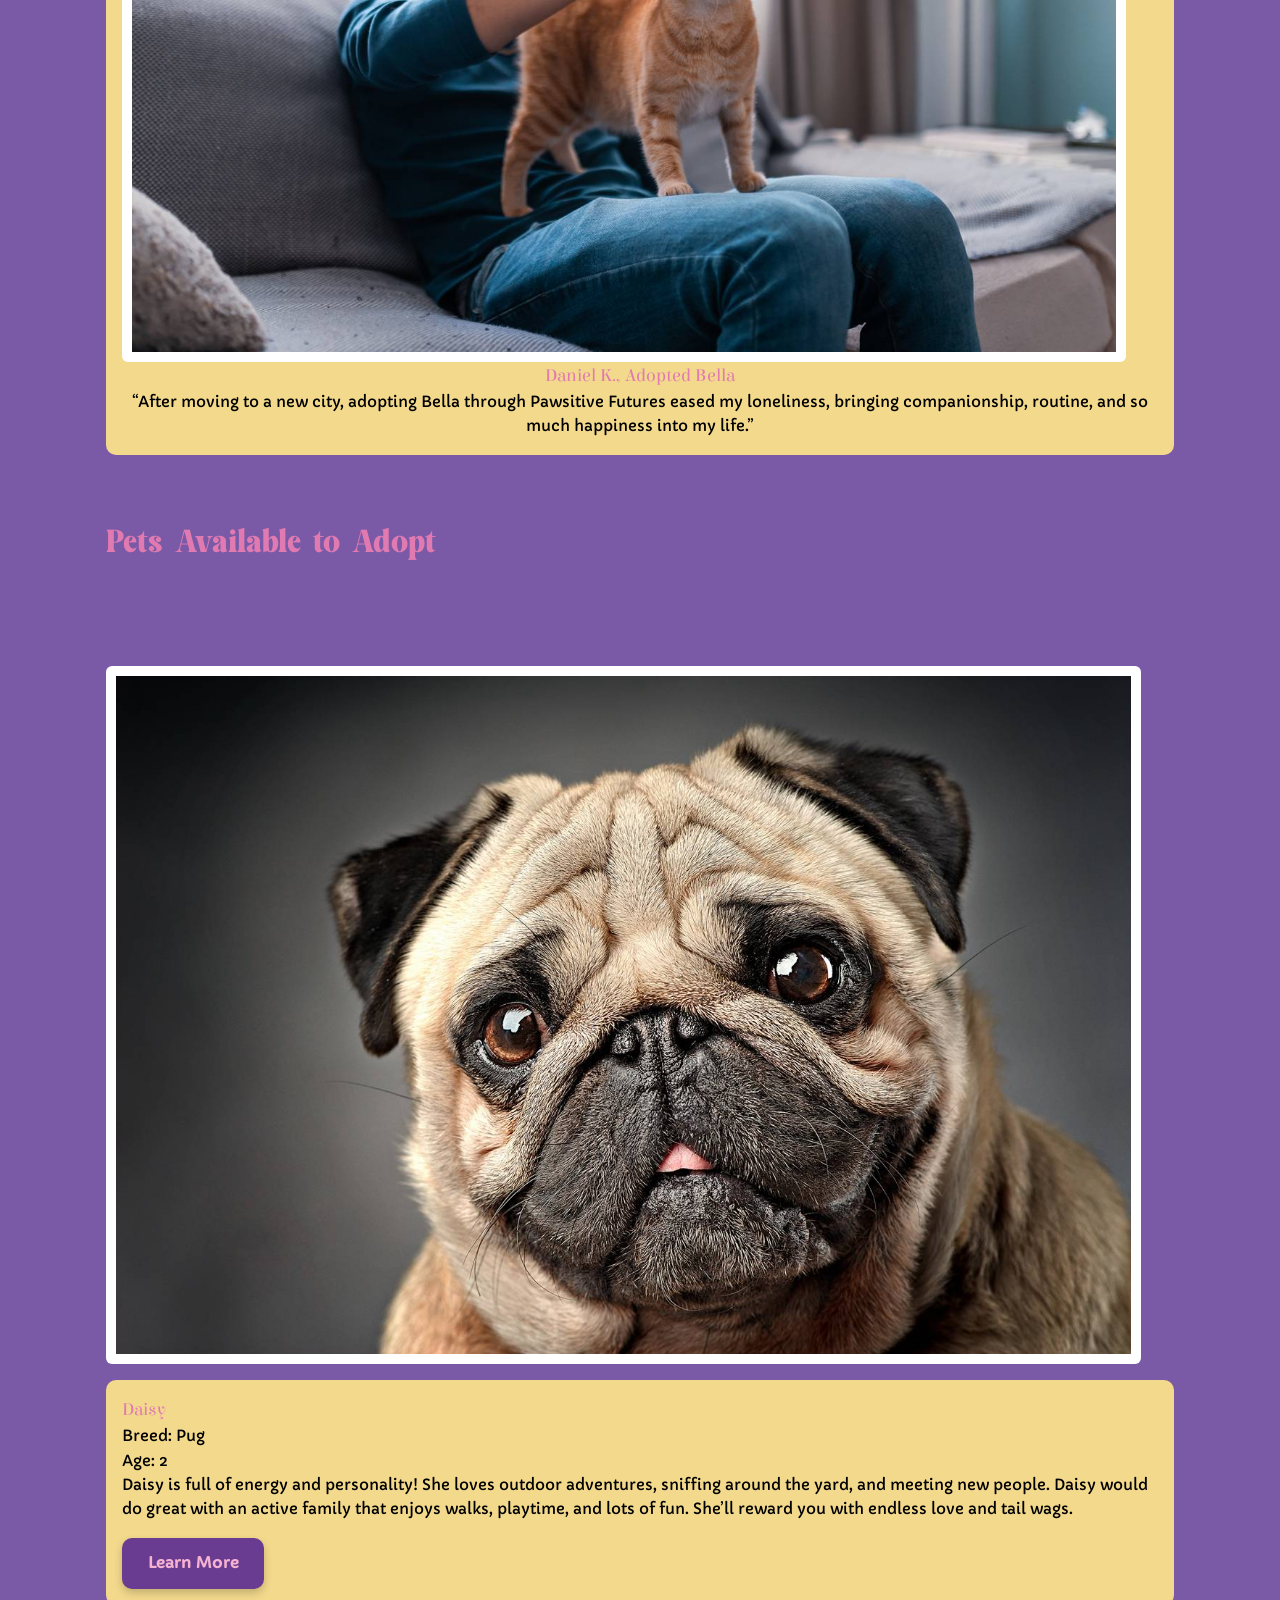
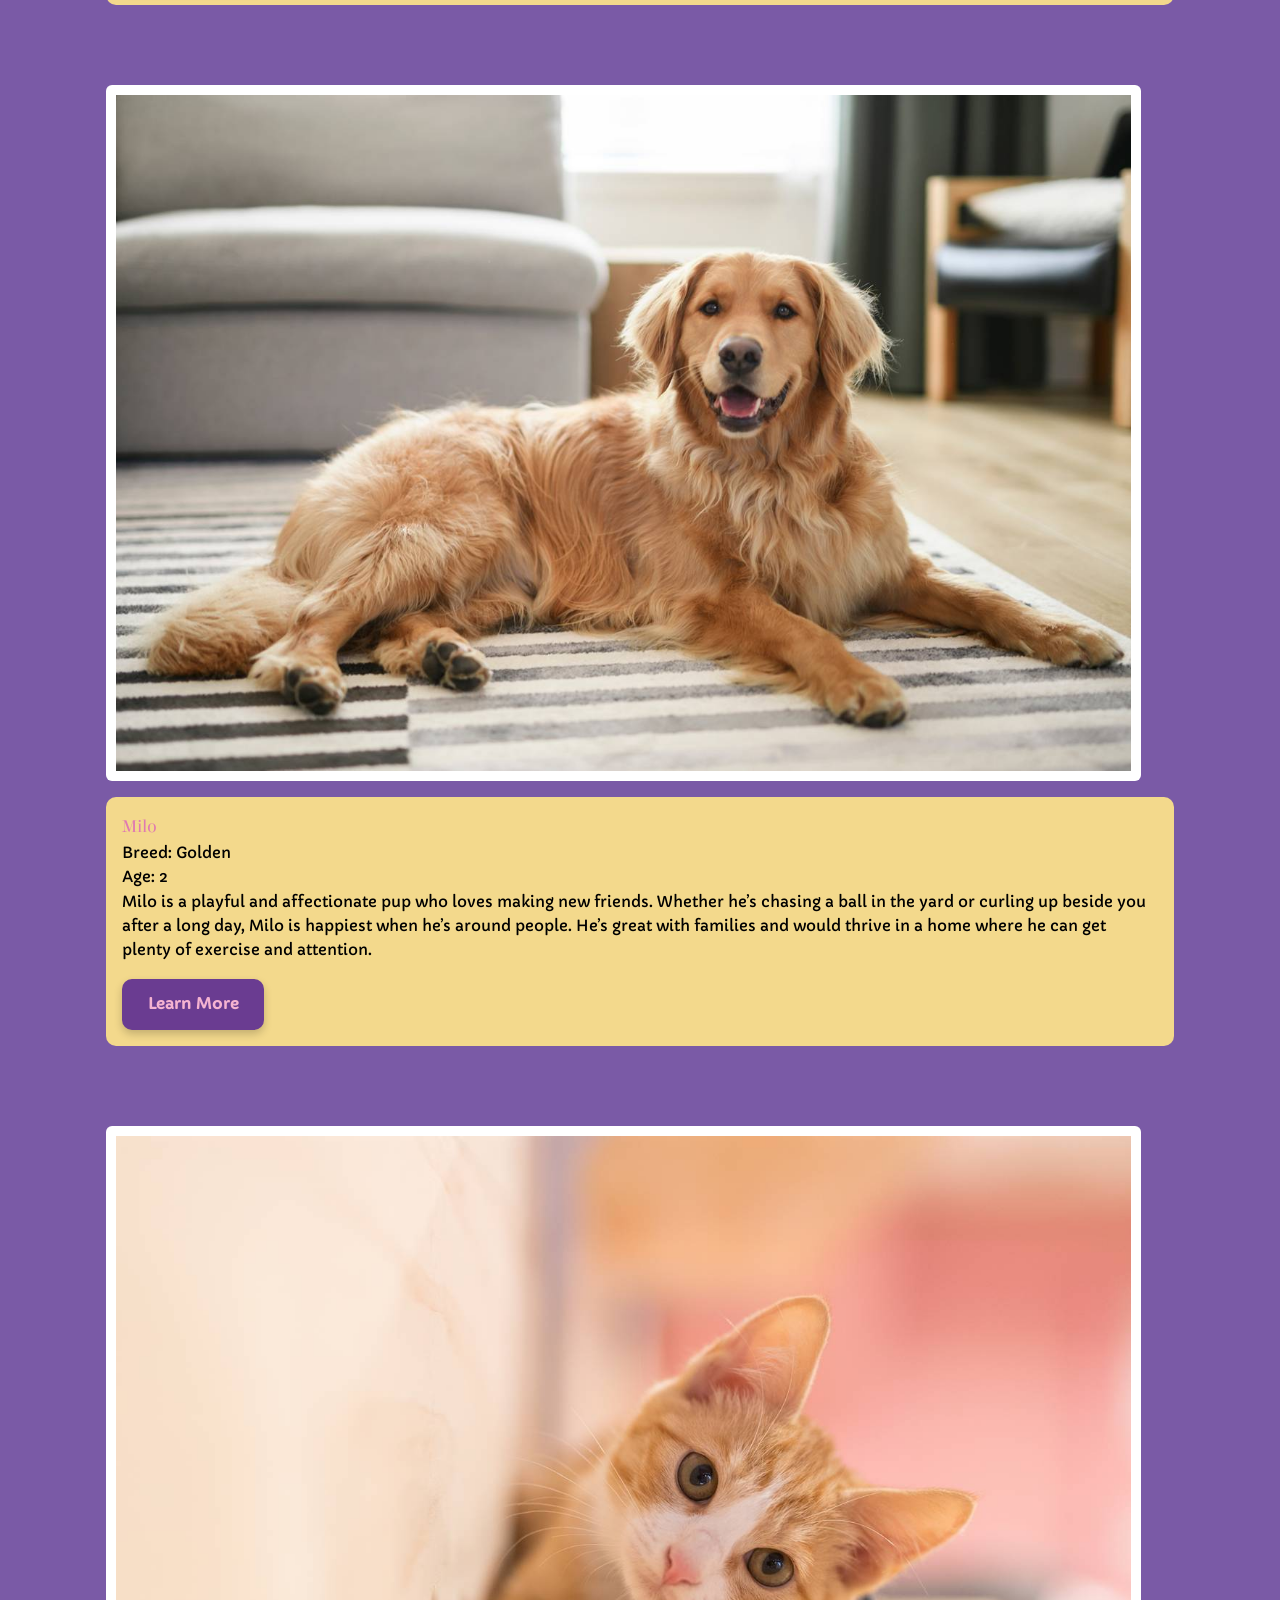
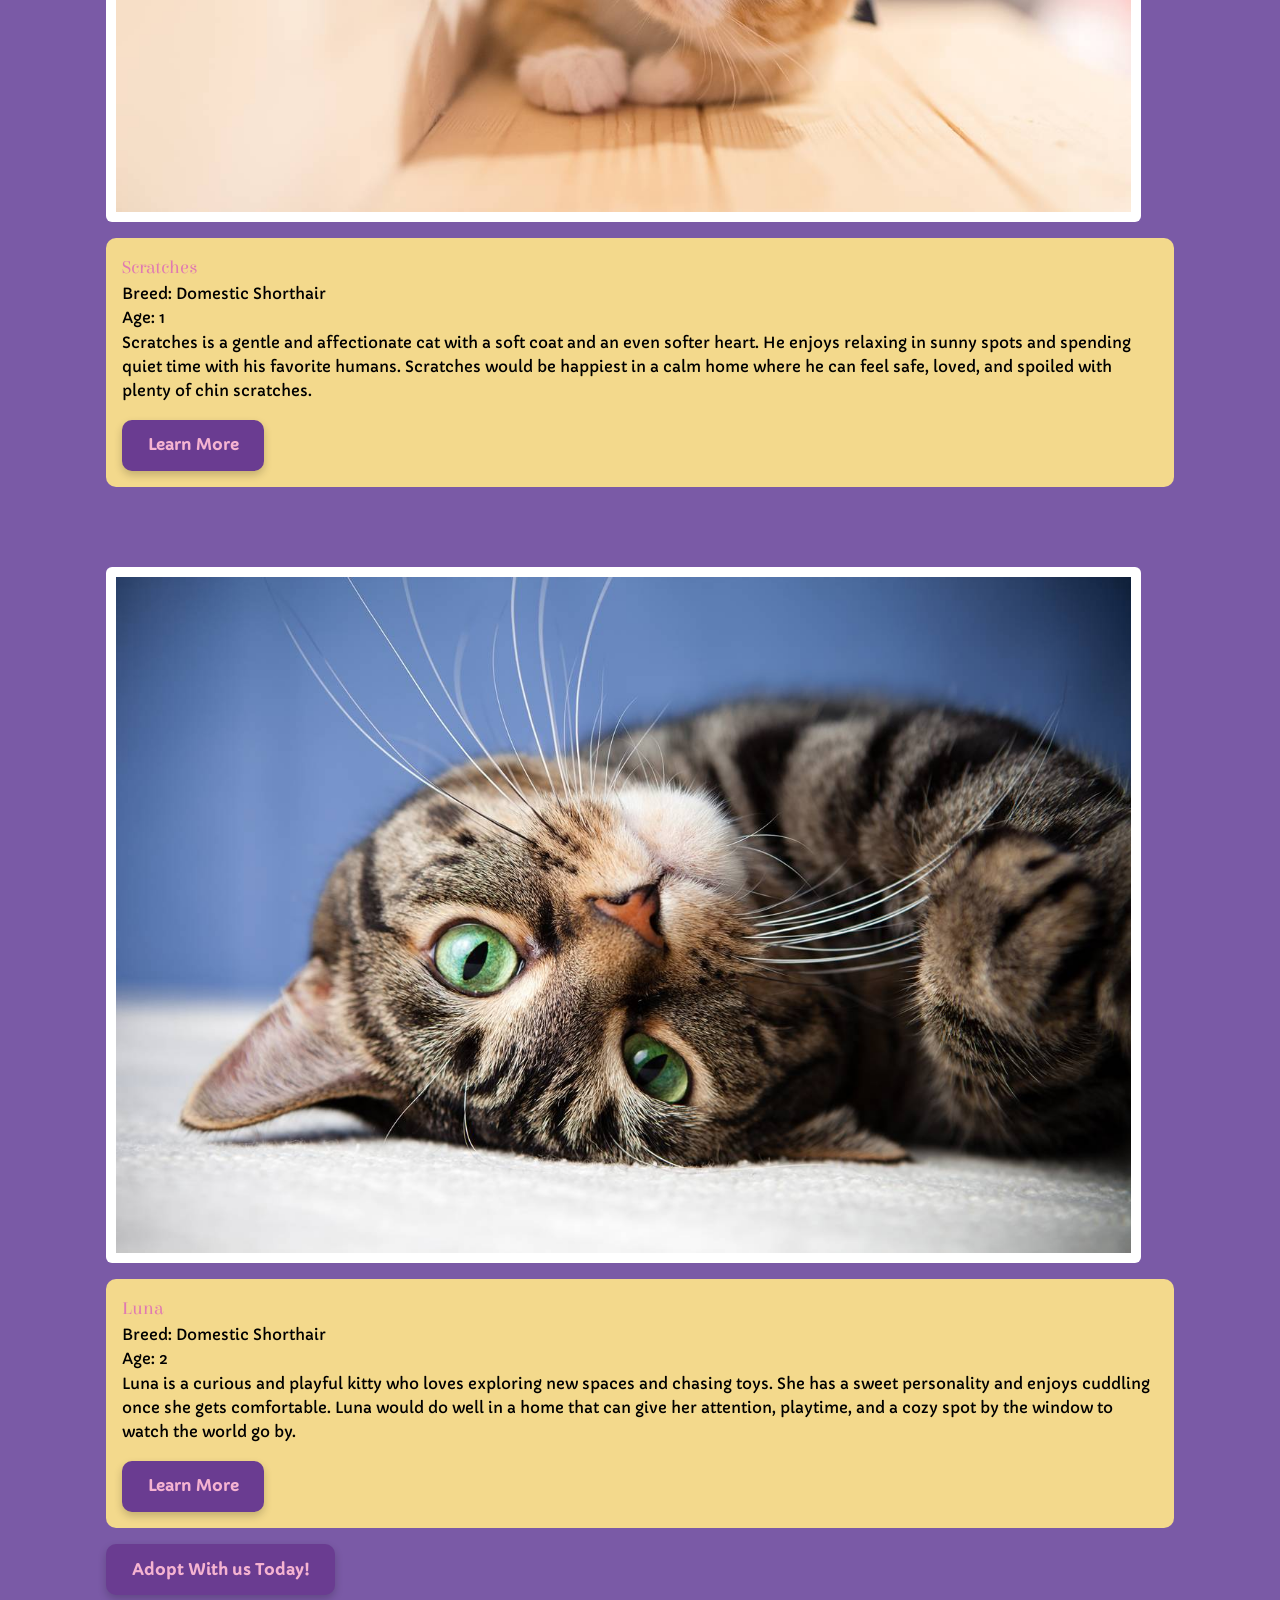
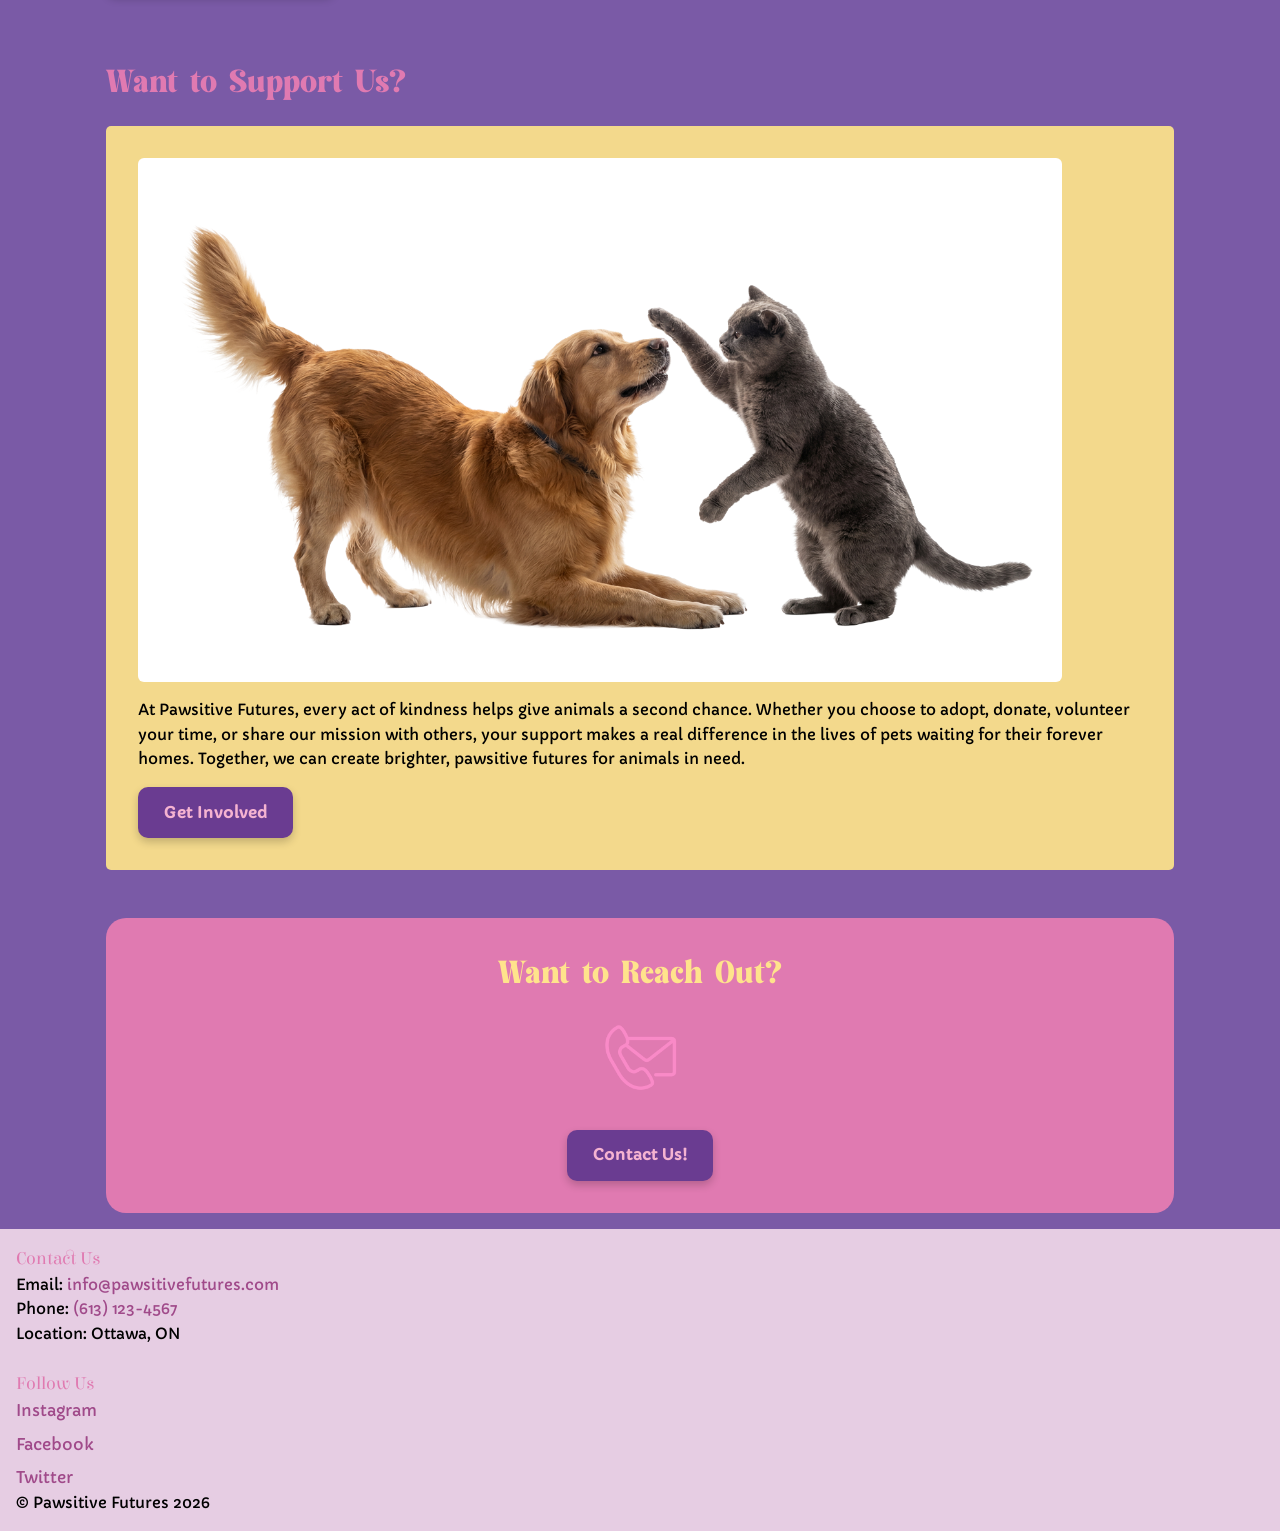
==== commit 0a95955e: "changes font size for h1 and h2, fixes display" ====
--- a/index.html
+++ b/index.html
@@ -43,7 +43,7 @@
 
         <!-- Hero Section -->
         <section class="hero fade-in" aria-labelledby="hero-heading">
-            <h1 id="hero-heading" itemprop="name">Welcome to Pawsitive Futures</h1>
+            <h1 id="hero-heading" itemprop="name">Welcome to Pawsitive Futures!</h1>
 
             <div class="hero-content">
                 <picture>
--- a/css/main.css
+++ b/css/main.css
@@ -75,7 +75,7 @@
 }
 
 h1{
-    font-size: 1.8rem;
+    font-size: 2.5rem;
     color: #5c3b8a;
     background: #d8c6e3;
     padding: 0.6rem 1.2rem;
@@ -84,7 +84,7 @@
 }
 
 h2{
-    font-size: 1.6rem;
+    font-size: 2rem;
     color: #e07ab1;
     margin-bottom: 1rem;
 }
@@ -222,6 +222,9 @@
     gap: 1rem; 
 }
 
+.hero-content img{
+    width: 95%;
+}
 .mission{
     background: #e9c7de;
     padding: 1rem;
@@ -236,7 +239,7 @@
     color: #f5b3d1;
     text-decoration: none;
     padding: 0.8rem 1.6rem;
-    border-radius: 30px;
+    border-radius: 10px;
     display: inline-block;
     margin-top: 1rem;
     font-weight: bold; 
@@ -245,7 +248,8 @@
 }
 
 .btn:hover, .cta:hover{
-    background: #4e2c6f;
+    background: #e07ab1;
+    color: #6a3c91;
     transform: translateY(-3px);
     box-shadow: 0 8px 14px rgba(0,0,0,0.3);
 }
@@ -266,6 +270,9 @@
     transition: 0.3s;
 }
 
+.card img{
+    width: 95%;
+}
 .card:hover{
     transform: translateY(-5px);
 }
@@ -276,8 +283,13 @@
     display: flex; 
     flex-direction: column;
     gap: 1rem; 
-}
-
+    padding-top: 5rem;
+
+}
+
+.pet img{
+    width: 95%;
+}
 .pet div{
     background: #f3d98c;
     padding: 1rem;
@@ -287,11 +299,18 @@
 /****************** SUPPORT ****************/
 
 .support-content{
+    background-color: #f3d98c;
+    padding: 2rem; 
+    border-radius: 5px;
     display: flex;
     flex-direction: column;
+    align-items: center;
     gap: 1rem;
 }
 
+.support-content img{
+    width: 90%;
+}
 /************** CONTACT ***********/
 
 .contact-cta{
@@ -302,6 +321,10 @@
     text-align: center;
 }
 
+.contact-cta img{
+    width: 80px; 
+    margin: 1rem auto; 
+}
 .contact-cta h2{
     color: #ffe38c;
 }
@@ -309,7 +332,7 @@
 /******************* FOOTER *************/
 
 footer{
-    text-align: center;
+    text-align: left;
     padding: 1rem; 
     background: #e6cde3;
 }
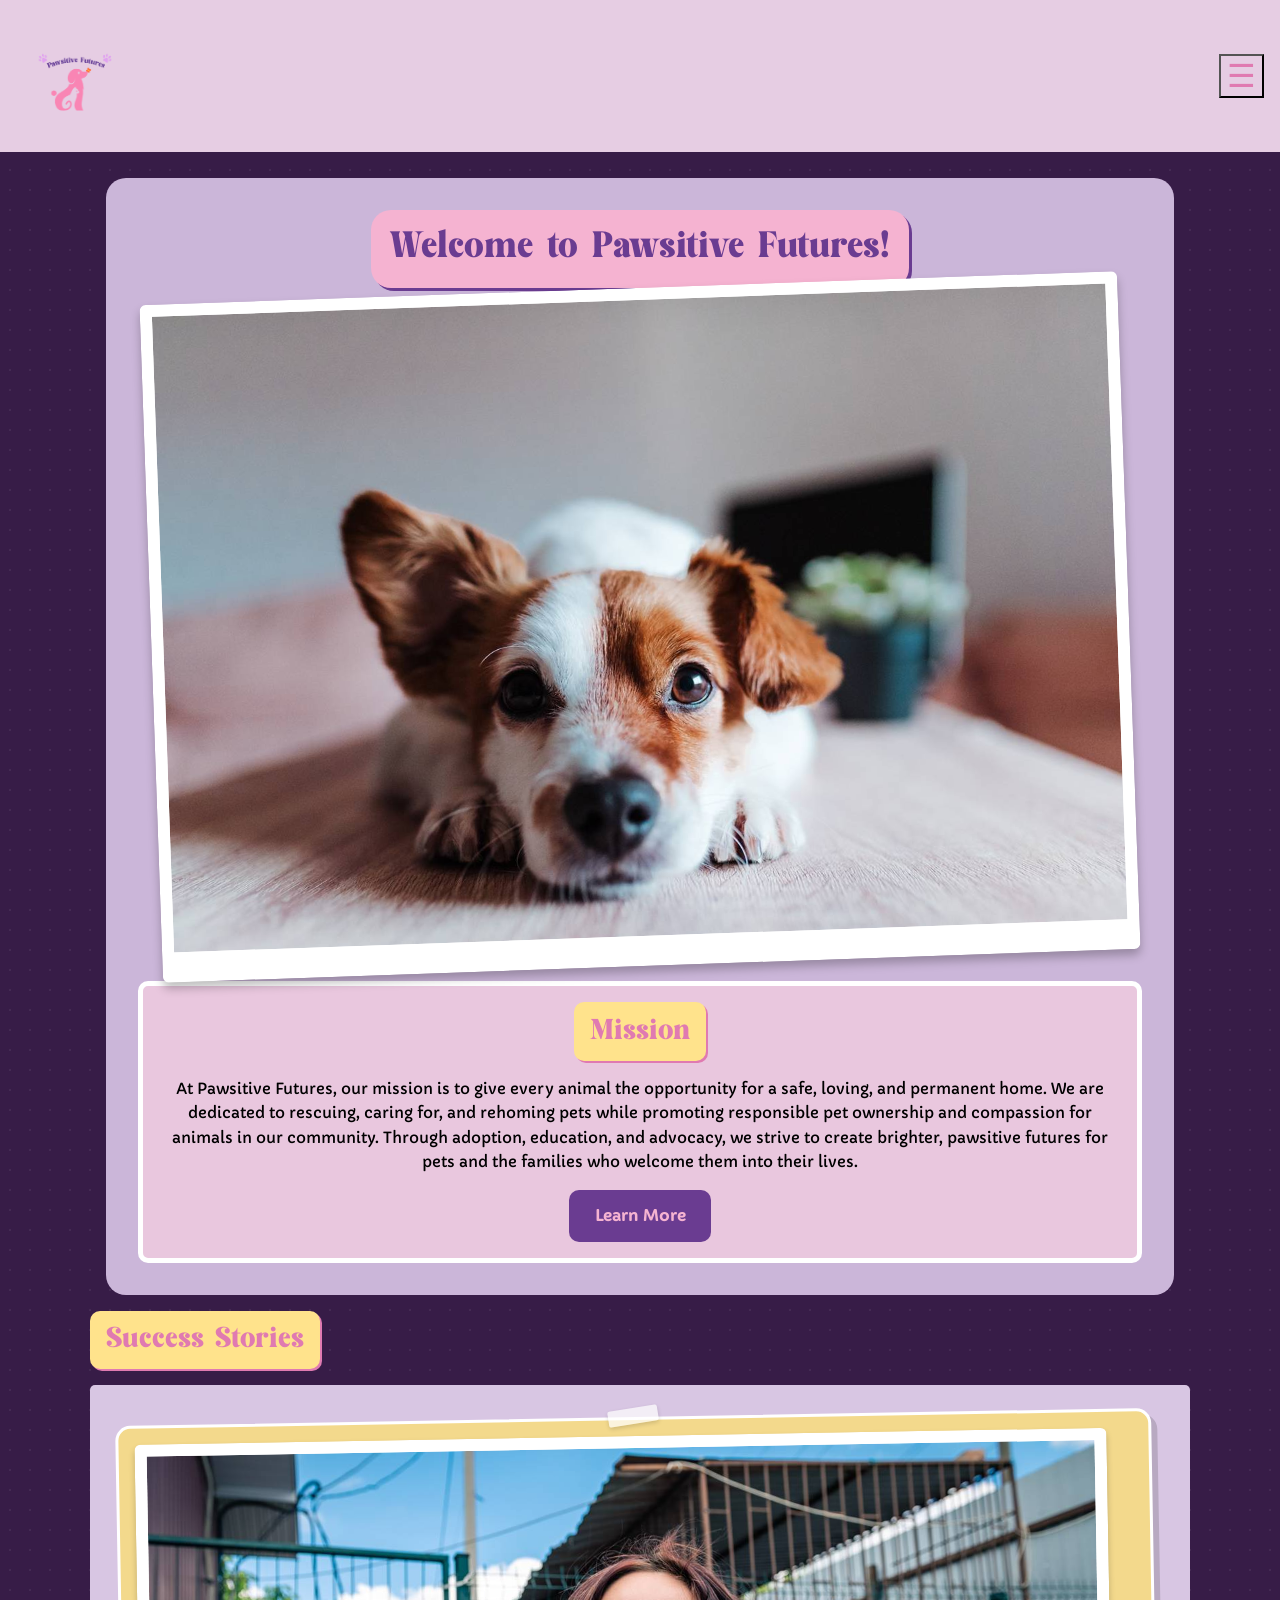
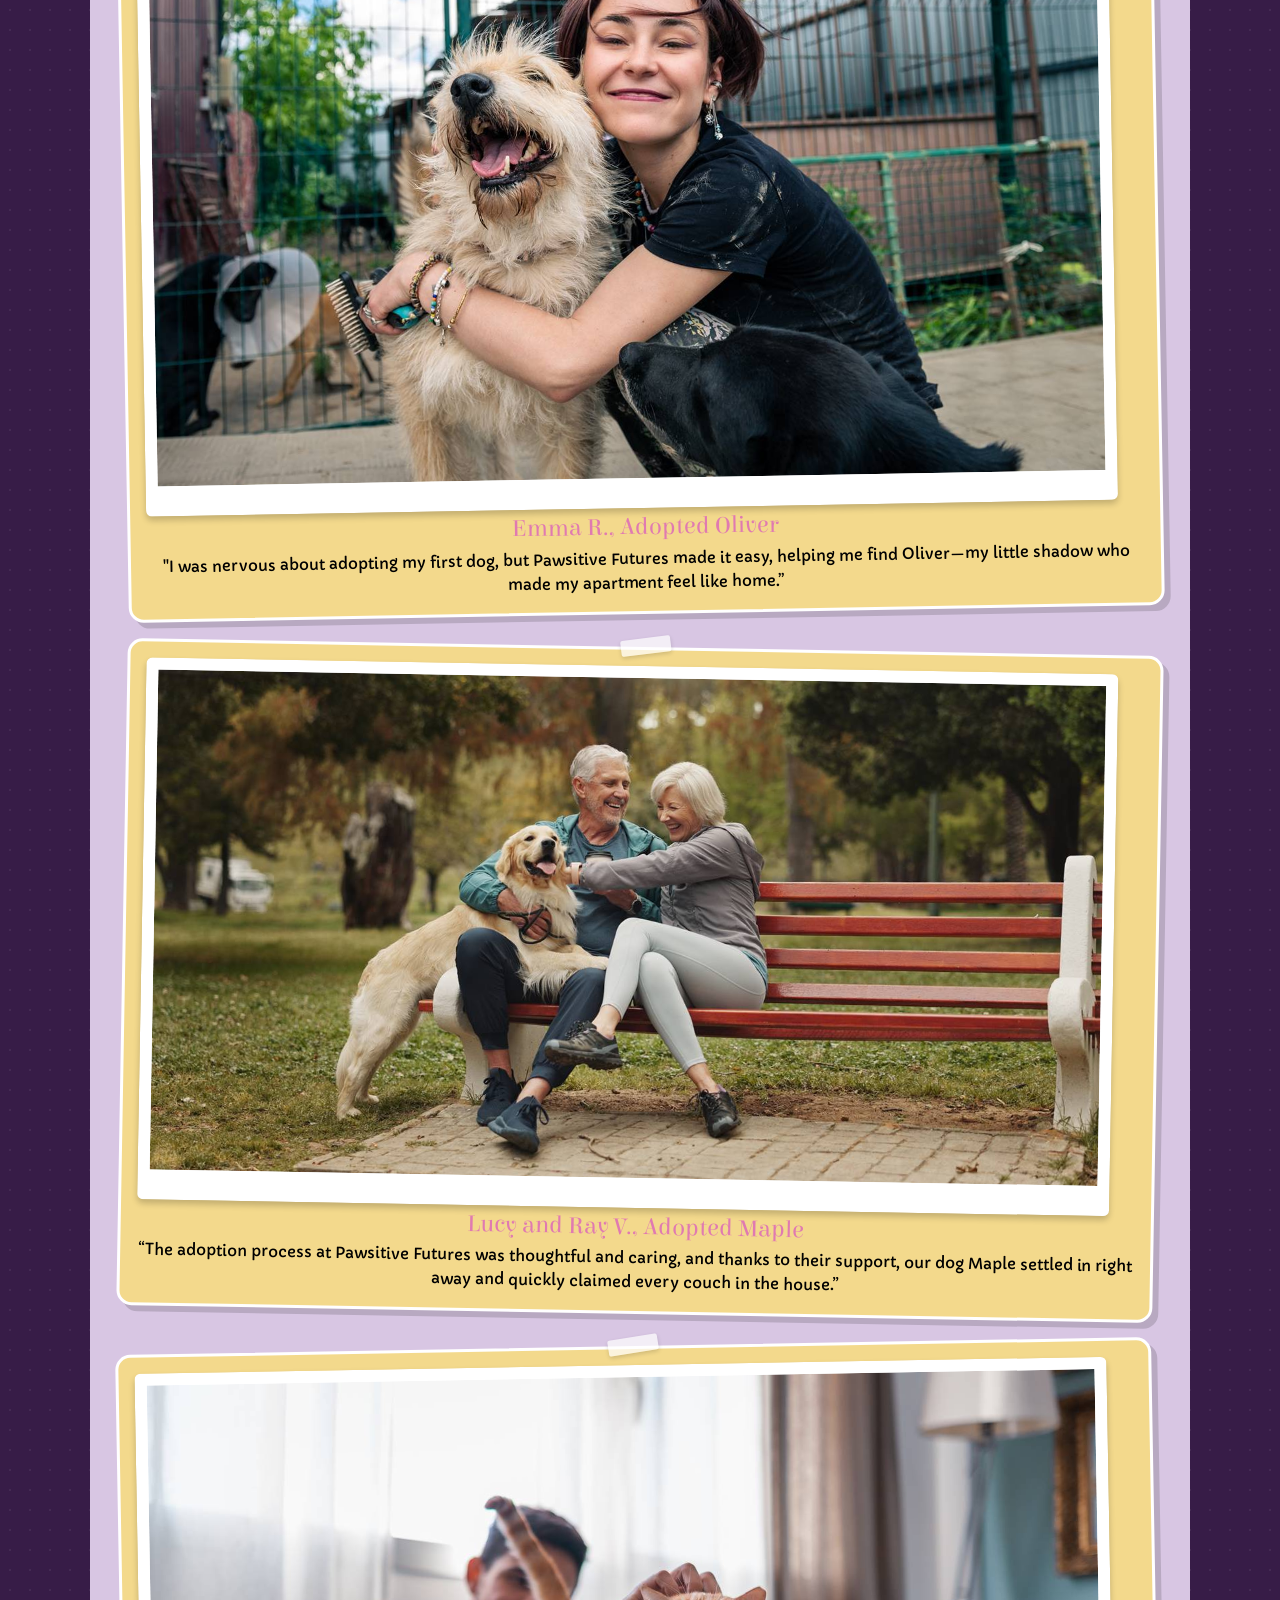
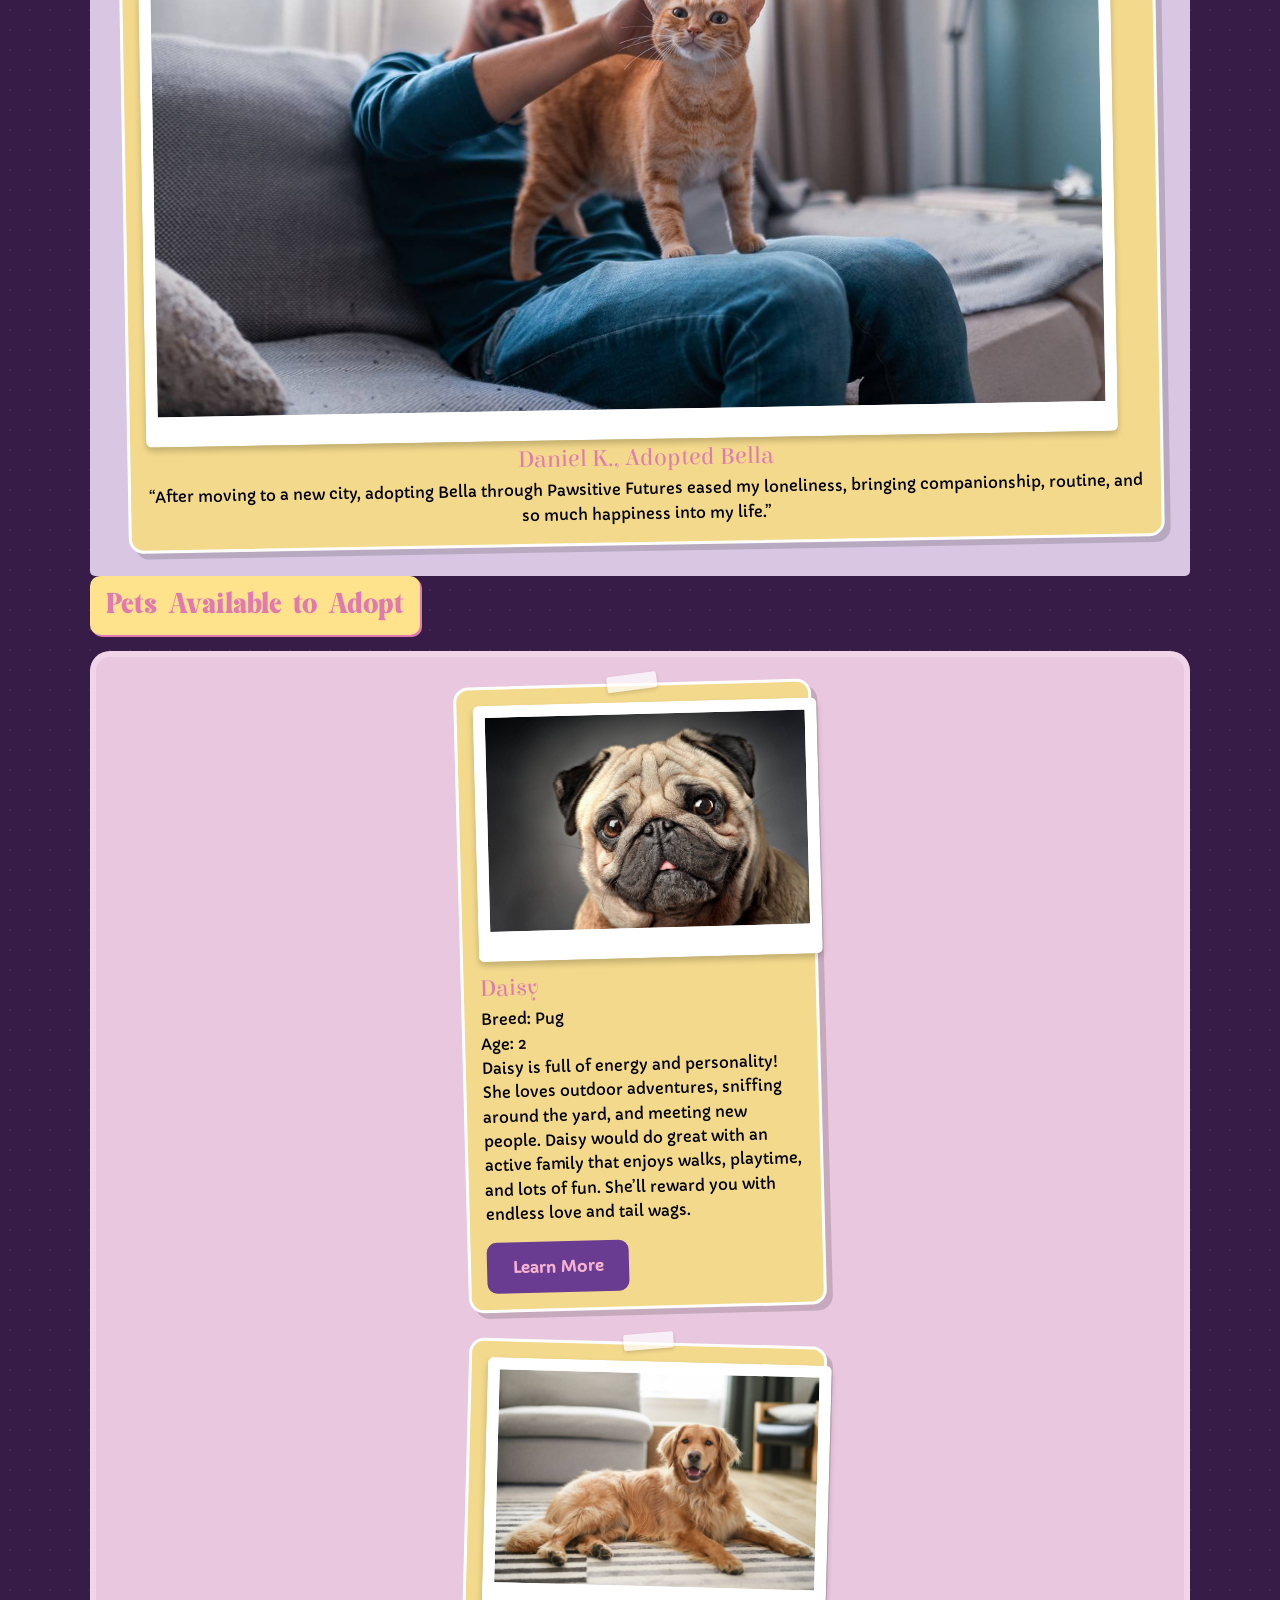
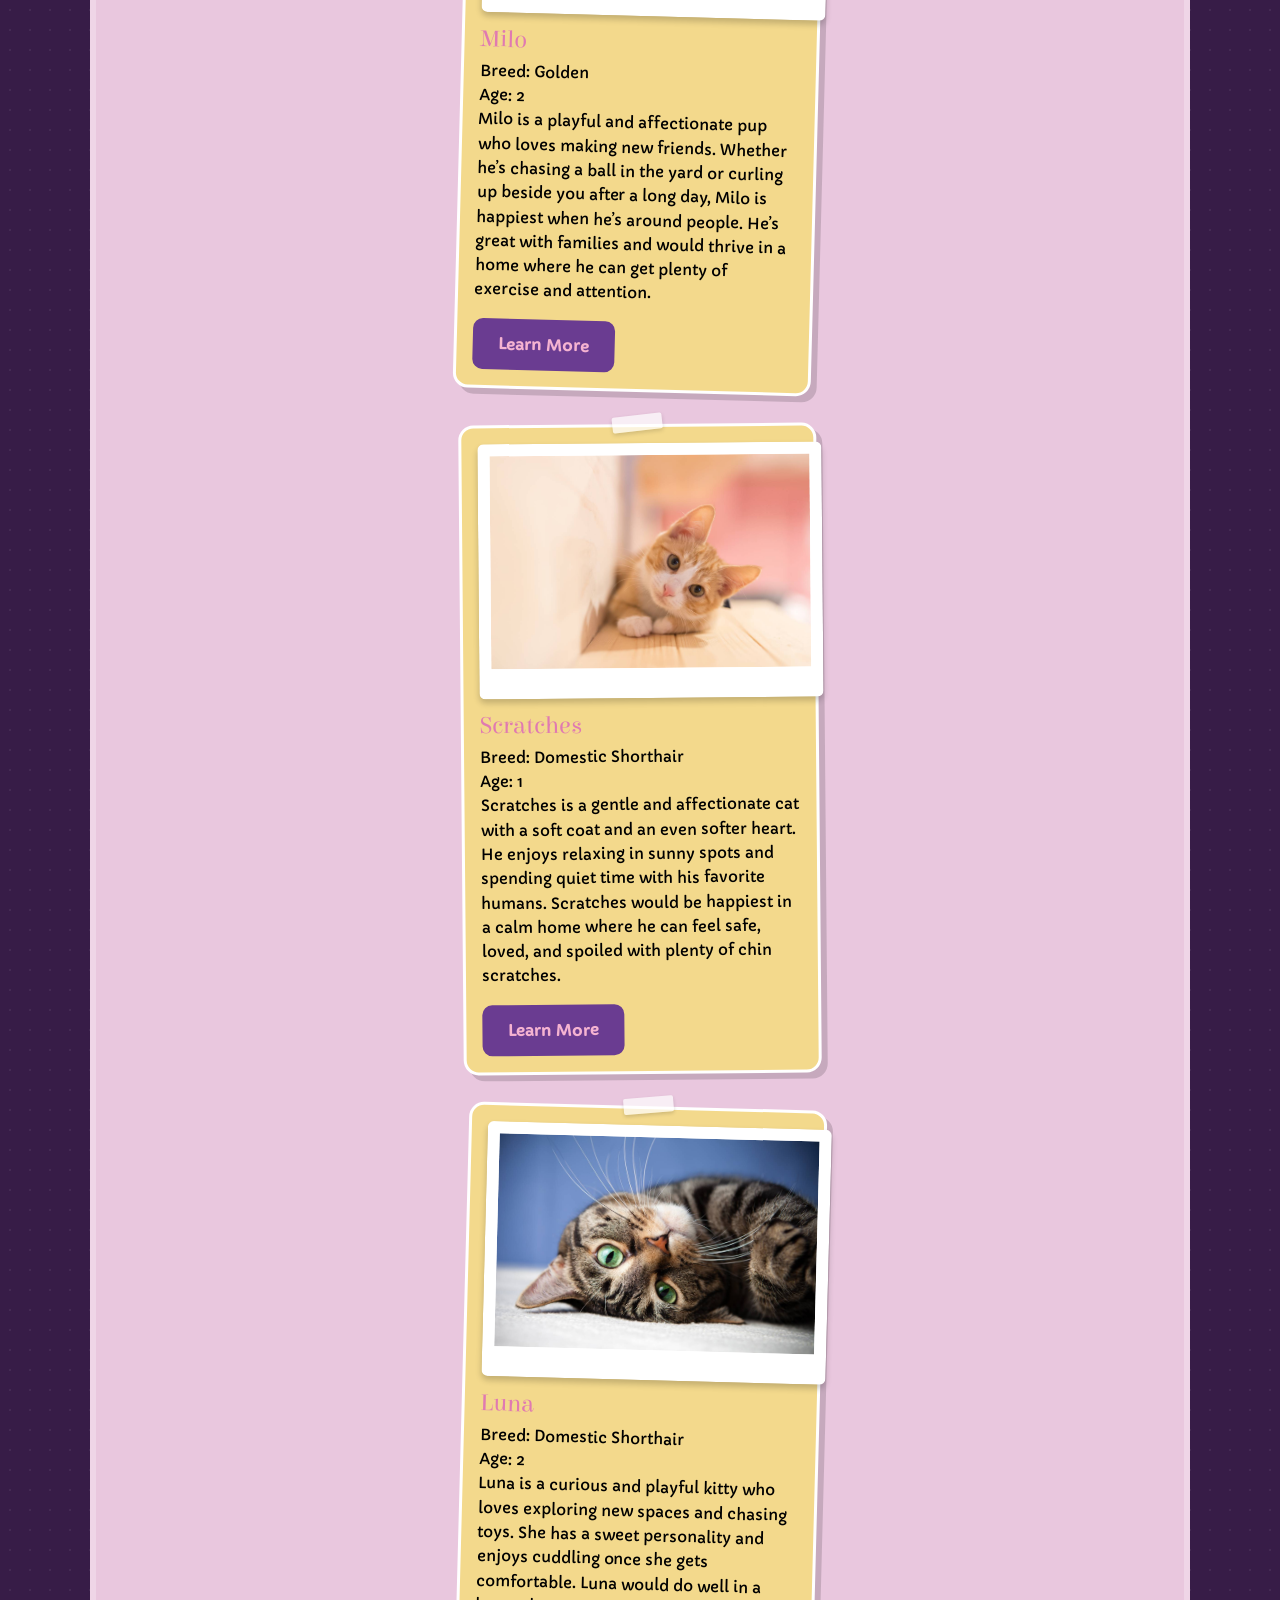
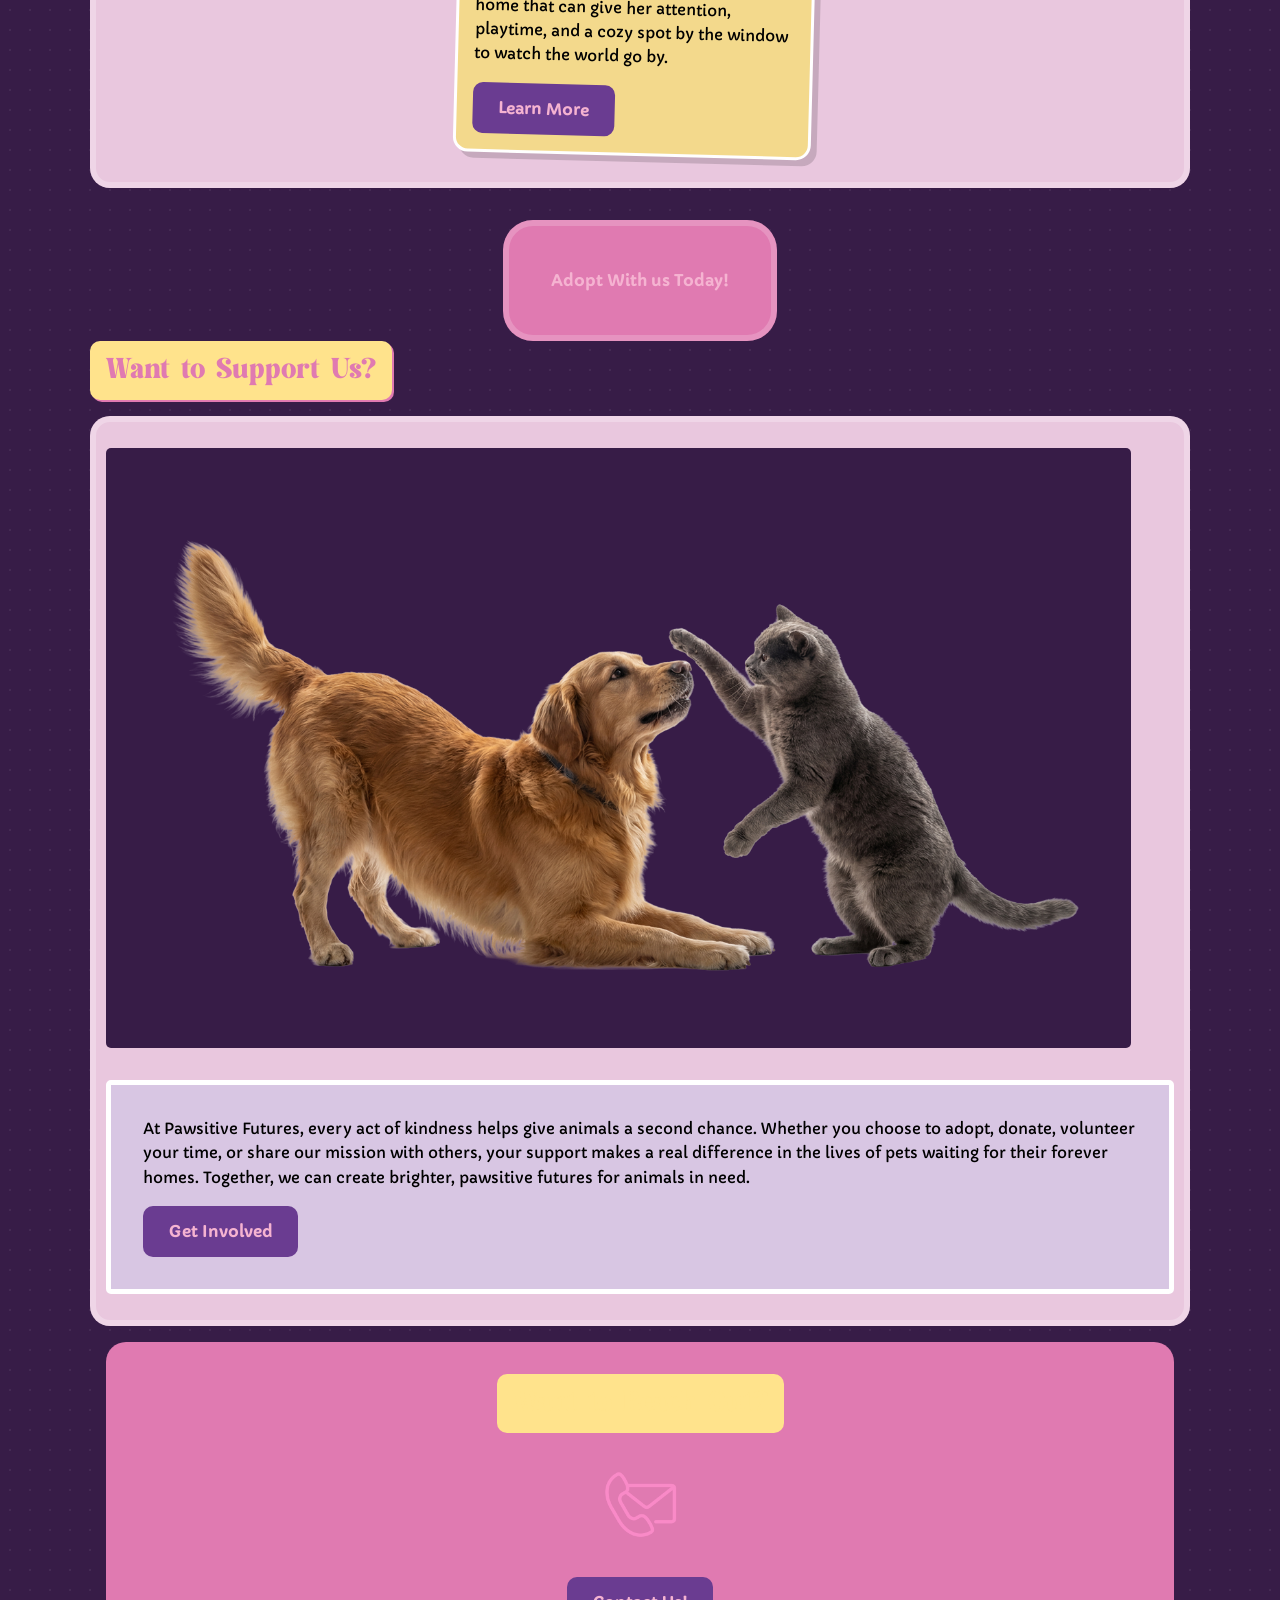
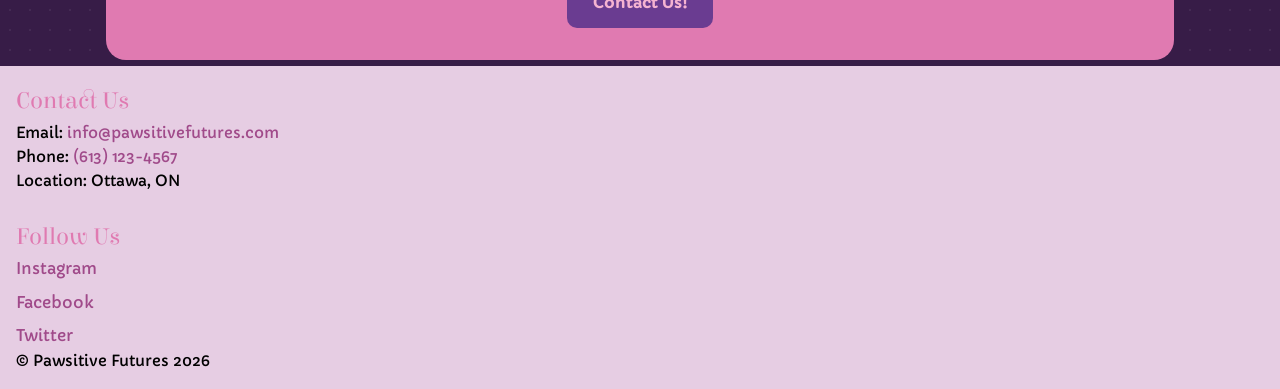
==== commit d48b3eae: "adds changes to layout and buttons" ====
--- a/index.html
+++ b/index.html
@@ -102,69 +102,71 @@
         <!-- Adopt Section -->
         <section id="adopt-section" class="adopt fade-in" aria-labelledby="adopt-heading">
             <h2 id="adopt-heading">Pets Available to Adopt</h2>
-
-            <div class="pet" role="article">
-                <picture>
-                    <source srcset="images/daisy-pug-600px-small.jpeg" media="(max-width: 600px)">
-                    <img src="images/daisy-pug-1400px-large.jpeg" alt="Pug named daisy" itemprop="image" sizes="(max-width: 600px) 100vw, 50vw">
-                </picture>
-
-                <div>
-                    <h3>Daisy</h3>
-                    <p>Breed: Pug</p>
-                    <p>Age: 2</p>
-                    <p>Daisy is full of energy and personality! She loves outdoor adventures, sniffing around the yard,
-                        and meeting new people. Daisy would do great with an active family that enjoys walks, playtime,
-                        and lots of fun. She’ll reward you with endless love and tail wags.</p>
-                    <a href="#" class="btn">Learn More</a>
-                </div>
-            </div>
-            <div class="pet" role="article">
-                <picture>
-                    <source srcset="images/rocky-dog-600px-small.jpeg" media="(max-width: 600px)">
-                    <img src="images/rocky-dog-1400px-large.jpeg" alt="dog named milo" itemprop="image" sizes="(max-width: 600px) 100vw, 50vw">
-                </picture>
-                <div>
-                    <h3>Milo</h3>
-                    <p>Breed: Golden</p>
-                    <p>Age: 2</p>
-                    <p>Milo is a playful and affectionate pup who loves making new friends. Whether he’s chasing a ball
-                        in the yard or curling up beside you after a long day, Milo is happiest when he’s around people.
-                        He’s great with families and would thrive in a home where he can get plenty of exercise and
-                        attention.</p>
-                    <a href="#" class="btn">Learn More</a>
-                </div>
-            </div>
-            <div class="pet" role="article">
-                <picture>
-                    <source srcset="images/scratches-cat-600px-small.jpeg" media="(max-width: 600px)">
-                    <img src="images/scratches-cat-1400px-large.jpeg" alt="cat named scratches" itemprop="image" sizes="(max-width: 600px) 100vw, 50vw">
-                </picture>
-                <div>
-                    <h3>Scratches</h3>
-                    <p>Breed: Domestic Shorthair</p>
-                    <p>Age: 1</p>
-                    <p>Scratches is a gentle and affectionate cat with a soft coat and an even softer heart. He enjoys
-                        relaxing in sunny spots and spending quiet time with his favorite humans. Scratches would be
-                        happiest in a calm home where he can feel safe, loved, and spoiled with plenty of chin
-                        scratches.</p>
-                    <a href="#" class="btn">Learn More</a>
-                </div>
-            </div>
-            <div class="pet" role="article">
-                <picture>
-                    <source srcset="images/luna-cat-600px-small.jpeg" media="(max-width: 600px)">
-                    <img src="images/luna-cat-1400px-large.jpeg" alt="cat named luna" itemprop="image" sizes="(max-width: 600px) 100vw, 50vw">
-                </picture>
-                <div>
-                    <h3>Luna</h3>
-                    <p>Breed: Domestic Shorthair</p>
-                    <p>Age: 2</p>
-                    <p>Luna is a curious and playful kitty who loves exploring new spaces and chasing toys. She has a
-                        sweet personality and enjoys cuddling once she gets comfortable. Luna would do well in a home
-                        that can give her attention, playtime, and a cozy spot by the window to watch the world go by.
-                    </p>
-                    <a href="#" class="btn">Learn More</a>
+            <div class="pets">
+            
+                <div class="pet-card" role="article">
+                    <picture>
+                        <source srcset="images/daisy-pug-600px-small.jpeg" media="(max-width: 600px)">
+                        <img src="images/daisy-pug-1400px-large.jpeg" alt="Pug named daisy" itemprop="image" sizes="(max-width: 600px) 100vw, 50vw">
+                    </picture>
+
+                    <div>
+                        <h3>Daisy</h3>
+                        <p>Breed: Pug</p>
+                        <p>Age: 2</p>
+                        <p>Daisy is full of energy and personality! She loves outdoor adventures, sniffing around the yard,
+                            and meeting new people. Daisy would do great with an active family that enjoys walks, playtime,
+                            and lots of fun. She’ll reward you with endless love and tail wags.</p>
+                        <a href="#" class="btn">Learn More</a>
+                    </div>
+                </div>
+                <div class="pet-card" role="article">
+                    <picture>
+                        <source srcset="images/rocky-dog-600px-small.jpeg" media="(max-width: 600px)">
+                        <img src="images/rocky-dog-1400px-large.jpeg" alt="dog named milo" itemprop="image" sizes="(max-width: 600px) 100vw, 50vw">
+                    </picture>
+                    <div>
+                        <h3>Milo</h3>
+                        <p>Breed: Golden</p>
+                        <p>Age: 2</p>
+                        <p>Milo is a playful and affectionate pup who loves making new friends. Whether he’s chasing a ball
+                            in the yard or curling up beside you after a long day, Milo is happiest when he’s around people.
+                            He’s great with families and would thrive in a home where he can get plenty of exercise and
+                            attention.</p>
+                        <a href="#" class="btn">Learn More</a>
+                    </div>
+                </div>
+                <div class="pet-card" role="article">
+                    <picture>
+                        <source srcset="images/scratches-cat-600px-small.jpeg" media="(max-width: 600px)">
+                        <img src="images/scratches-cat-1400px-large.jpeg" alt="cat named scratches" itemprop="image" sizes="(max-width: 600px) 100vw, 50vw">
+                    </picture>
+                    <div>
+                        <h3>Scratches</h3>
+                        <p>Breed: Domestic Shorthair</p>
+                        <p>Age: 1</p>
+                        <p>Scratches is a gentle and affectionate cat with a soft coat and an even softer heart. He enjoys
+                            relaxing in sunny spots and spending quiet time with his favorite humans. Scratches would be
+                            happiest in a calm home where he can feel safe, loved, and spoiled with plenty of chin
+                            scratches.</p>
+                        <a href="#" class="btn">Learn More</a>
+                    </div>
+                </div>
+                <div class="pet-card" role="article">
+                    <picture>
+                        <source srcset="images/luna-cat-600px-small.jpeg" media="(max-width: 600px)">
+                        <img src="images/luna-cat-1400px-large.jpeg" alt="cat named luna" itemprop="image" sizes="(max-width: 600px) 100vw, 50vw">
+                    </picture>
+                    <div>
+                        <h3>Luna</h3>
+                        <p>Breed: Domestic Shorthair</p>
+                        <p>Age: 2</p>
+                        <p>Luna is a curious and playful kitty who loves exploring new spaces and chasing toys. She has a
+                            sweet personality and enjoys cuddling once she gets comfortable. Luna would do well in a home
+                            that can give her attention, playtime, and a cozy spot by the window to watch the world go by.
+                        </p>
+                        <a href="#" class="btn">Learn More</a>
+                    </div>
                 </div>
             </div>
 
--- a/css/main.css
+++ b/css/main.css
@@ -58,9 +58,13 @@
 
 }
 
+
+/******************* BASE ***************/
 body{
     font-family: 'Capriola', sans-serif;
-    background: #7a5aa6;
+    background: #371c47;
+    background-image: radial-gradient(#ffffff10 1px, transparent 1px);
+    background-size: 20px 20px;
     line-height: 1.6;
 }
 
@@ -75,29 +79,34 @@
 }
 
 h1{
-    font-size: 2.5rem;
-    color: #5c3b8a;
-    background: #d8c6e3;
+    font-size: 2.3rem;
+    background: #f5b3d1;
+    color: #6a3c91;
     padding: 0.6rem 1.2rem;
     border-radius: 20px;
     display: inline-block;
+    box-shadow: 3px 3px 0 #6a3c91;
 }
 
 h2{
-    font-size: 2rem;
+    font-size: 1.8rem;
+    background: #ffe38c;
     color: #e07ab1;
+    padding: 0.4rem 1rem;
+    border-radius: 10px;
+    display: inline-block;
     margin-bottom: 1rem;
+    box-shadow: 2px 2px 0 #e07ab1;
 }
 
 h3{
-    font-size: 1.1rem;
+    font-size: 1.5rem;
     color: #e07ab1;
 }
 
 p{
     font-size: 0.95rem;
 }
-
 
 
 /********** SKIP LINKS ****************/
@@ -129,34 +138,50 @@
     margin: 0 auto;
 }
 
-section {
-    padding: 2rem 1rem;
-}
-
-img {
+.section {
+    background: #cbb6d9;
+    border-radius: 25px;
+    margin: 2rem 1rem;
+    padding: 2rem 1.5rem;
+    box-shadow: 0 8px 0 #b79acb;
+    position: relative;
+}
+
+.section::before {
+    content: "";
+    position: absolute;
+    top: 10px;
+    left: 10px;
+    width: 100%;
+    height: 100%;
+    background: #e6cde3;
+    border-radius: 25px;
+    z-index: -1;
+}
+
+.section .container,
+.cards,
+.process-cards,
+.pets {
+    display: flex;
+    flex-direction: column;
+    gap: 2rem;
+}
+
+/************ IMAGES **************/
+img{
     width: 100%;
     display: block;
     border-radius: 8px;
 }
-.cards {
-    gap: 1.5rem;
-}
-
-.pet {
-    gap: 1.5rem;
-}
-
-
-.hero-content img,
+
 .card img,
-.pet img, 
-.support img{
+.pet-card img{
     background: white;
-    padding: 10px;
+    padding: 12px 12px 30px 12px;
     border-radius: 6px;
-}
-
-
+    box-shadow: 0 4px 6px rgba(0,0,0,0.2);
+}
 /************ HEADER *************/
 header{
     background-color: #e6cde3;
@@ -199,7 +224,6 @@
     padding: 0.7rem;
     color: #a04a8a;
     text-decoration: none;
-    transition: 0.3s; 
 }
 
 nav a:hover{
@@ -207,30 +231,42 @@
     color: #6a3c91;
 }
 
-/****************** HERO ***************/
-.hero{
-    background: #cbb6d9;
-    border-radius: 20px;
+/****************** HERO ***************/ 
+.hero{ 
+    background: #cbb6d9; 
+    border-radius: 20px; 
     margin: 1rem; 
-    padding: 2rem;
-    text-align: center;
-}
-
-.hero-content{
+    padding: 2rem; 
+    text-align: center; 
+} 
+.hero-content{ 
     display: flex; 
     flex-direction: column; 
     gap: 1rem; 
-}
-
+} 
 .hero-content img{
-    width: 95%;
-}
-.mission{
-    background: #e9c7de;
-    padding: 1rem;
+    background: white;
+    padding: 12px 12px 30px 12px; /* thicker bottom like polaroid */
+    border-radius: 6px;
+
+    box-shadow: 0 6px 10px rgba(0,0,0,0.25);
+    transform: rotate(-2deg);
+    max-width: 95%;
+    margin: 0 auto;
+}
+
+.hero-content img:hover{
+    transform: rotate(0deg) scale(1.02);
+    transition: 0.3s;
+}
+.mission{ 
+    background: #e9c7de; 
+    padding: 1rem; 
     border-radius: 10px;
-    border: 5px solid white;
-}
+    border: 5px solid white; 
+}
+
+
 
 /********************* BUTTONS ****************/
 
@@ -243,31 +279,85 @@
     display: inline-block;
     margin-top: 1rem;
     font-weight: bold; 
-    transition: all 0.3s ease;
-    box-shadow: 0 4px 8px rgba(0,0,0,0.2);
+    transition: 0.3s;
 }
 
 .btn:hover, .cta:hover{
     background: #e07ab1;
     color: #6a3c91;
     transform: translateY(-3px);
-    box-shadow: 0 8px 14px rgba(0,0,0,0.3);
-}
-
+}
+
+/************* CALL TO ACTION **********/
+
+.cta{
+    background: #e07ab1;
+    border-radius: 30px;
+    text-align: center;
+    padding: 3rem;
+    box-shadow: inset 0 0 0 6px #ffffff30;
+    display: block; 
+    width: fit-content;
+    margin: 2rem auto 0 auto;
+}
+
+.cta h2{
+    color: #fff;
+    background: none;
+    box-shadow: none;
+}
 /************ CARDS **************/
 
 .cards{
+    background: #d8c6e3;
+    padding: 2rem;
+    border-radius: 5px;
     display: flex; 
     flex-direction: column;
     gap: 2rem;
 }
 
-.card{
+.card {
     background: #f3d98c;
     padding: 1rem;
-    border-radius: 10px;
+    border-radius: 15px;
     text-align: center;
-    transition: 0.3s;
+
+    position: relative; /* ✅ FIX */
+    transform: rotate(-1deg);
+
+    box-shadow: 6px 6px 0 rgba(0,0,0,0.15);
+    border: 3px solid white;
+}
+
+/* alternate tilt */
+.card:nth-child(even) {
+    transform: rotate(1deg);
+}
+
+/* tape */
+.card::before {
+    content: "";
+    position: absolute;
+    top: -12px;
+    left: 50%;
+    transform: translateX(-50%) rotate(-8deg);
+
+    width: 50px;
+    height: 16px;
+
+    background: rgba(255,255,255,0.7);
+    border-radius: 2px;
+
+    box-shadow: 0 2px 4px rgba(0,0,0,0.15);
+}
+
+.cards,
+.process-cards,
+.pets {
+    display: flex;
+    flex-direction: column;
+    gap: 2rem;
 }
 
 .card img{
@@ -277,6 +367,19 @@
     transform: translateY(-5px);
 }
 
+.card {
+    transition: all 0.3s ease;
+}
+
+.card:hover {
+    transform: translateY(-8px) rotate(0deg) scale(1.02);
+}
+
+.process img {
+    width: 60px;
+    margin: 0 auto 0.5rem;
+}
+
 /************** PETS **********/
 
 .pet{
@@ -285,6 +388,21 @@
     gap: 1rem; 
     padding-top: 5rem;
 
+}
+
+.pets{
+    background: #e9c7de;
+    padding: 2rem 1rem;
+    border-radius: 20px;
+
+    box-shadow: inset 0 0 0 6px #ffffff40;
+}
+.card img,
+.pet img {
+    background: white;
+    padding: 12px 12px 30px 12px;
+    border-radius: 6px;
+    box-shadow: 0 4px 6px rgba(0,0,0,0.2);
 }
 
 .pet img{
@@ -296,21 +414,76 @@
     border-radius: 10px;
 }
 
+.process-cards,
+.pets{
+    display: flex;
+    flex-direction: column;
+    gap: 2rem;
+}
+
+.pet-card{
+    display: flex;
+    flex-direction: column;
+    gap: 0.5rem;
+    background: #f3d98c;
+    padding: 1rem;
+    border-radius: 15px;
+    box-shadow: 6px 6px 0 rgba(0,0,0,0.15);
+    border: 3px solid white;
+    max-width: 320px; 
+    margin: 0 auto;
+    position: relative;
+}
+
+.pet-card::before {
+    content: "";
+    position: absolute;
+    top: -12px;
+    left: 50%;
+    transform: translateX(-50%) rotate(-6deg);
+    width: 50px;
+    height: 16px;
+    background: rgba(255,255,255,0.7);
+    border-radius: 2px;
+    box-shadow: 0 2px 4px rgba(0,0,0,0.15);
+}
+.pet-card {
+    transform: rotate(-1.5deg);
+}
+
+.pet-card:nth-child(even) {
+    transform: rotate(1.5deg);
+}
+
+.pet-card:nth-child(3n) {
+    transform: rotate(-0.5deg);
+}
 /****************** SUPPORT ****************/
 
-.support-content{
-    background-color: #f3d98c;
+.support-content {
+    background: #e9c7de;
+    padding: 2rem 1rem;
+    border-radius: 20px;
+    box-shadow: inset 0 0 0 6px #ffffff40;
+    display: flex;
+    flex-direction: column;
+    align-items: center;
+    gap: 2rem;
+}
+
+.support-content div{
+    background: #d8c6e3;
+    padding: 2rem;
+    border-radius: 5px;
+    border: 5px solid #fff;
+}
+.support-content img{
+    width: 90%;
+    background: #371c47;
     padding: 2rem; 
     border-radius: 5px;
-    display: flex;
-    flex-direction: column;
-    align-items: center;
-    gap: 1rem;
-}
-
-.support-content img{
-    width: 90%;
-}
+}
+
 /************** CONTACT ***********/
 
 .contact-cta{
@@ -369,6 +542,6 @@
 @keyframes fadeIn {
     to {
         opacity: 1;
-        transform: translateY(0);
+        transform: translateY(10px);
     }
 }
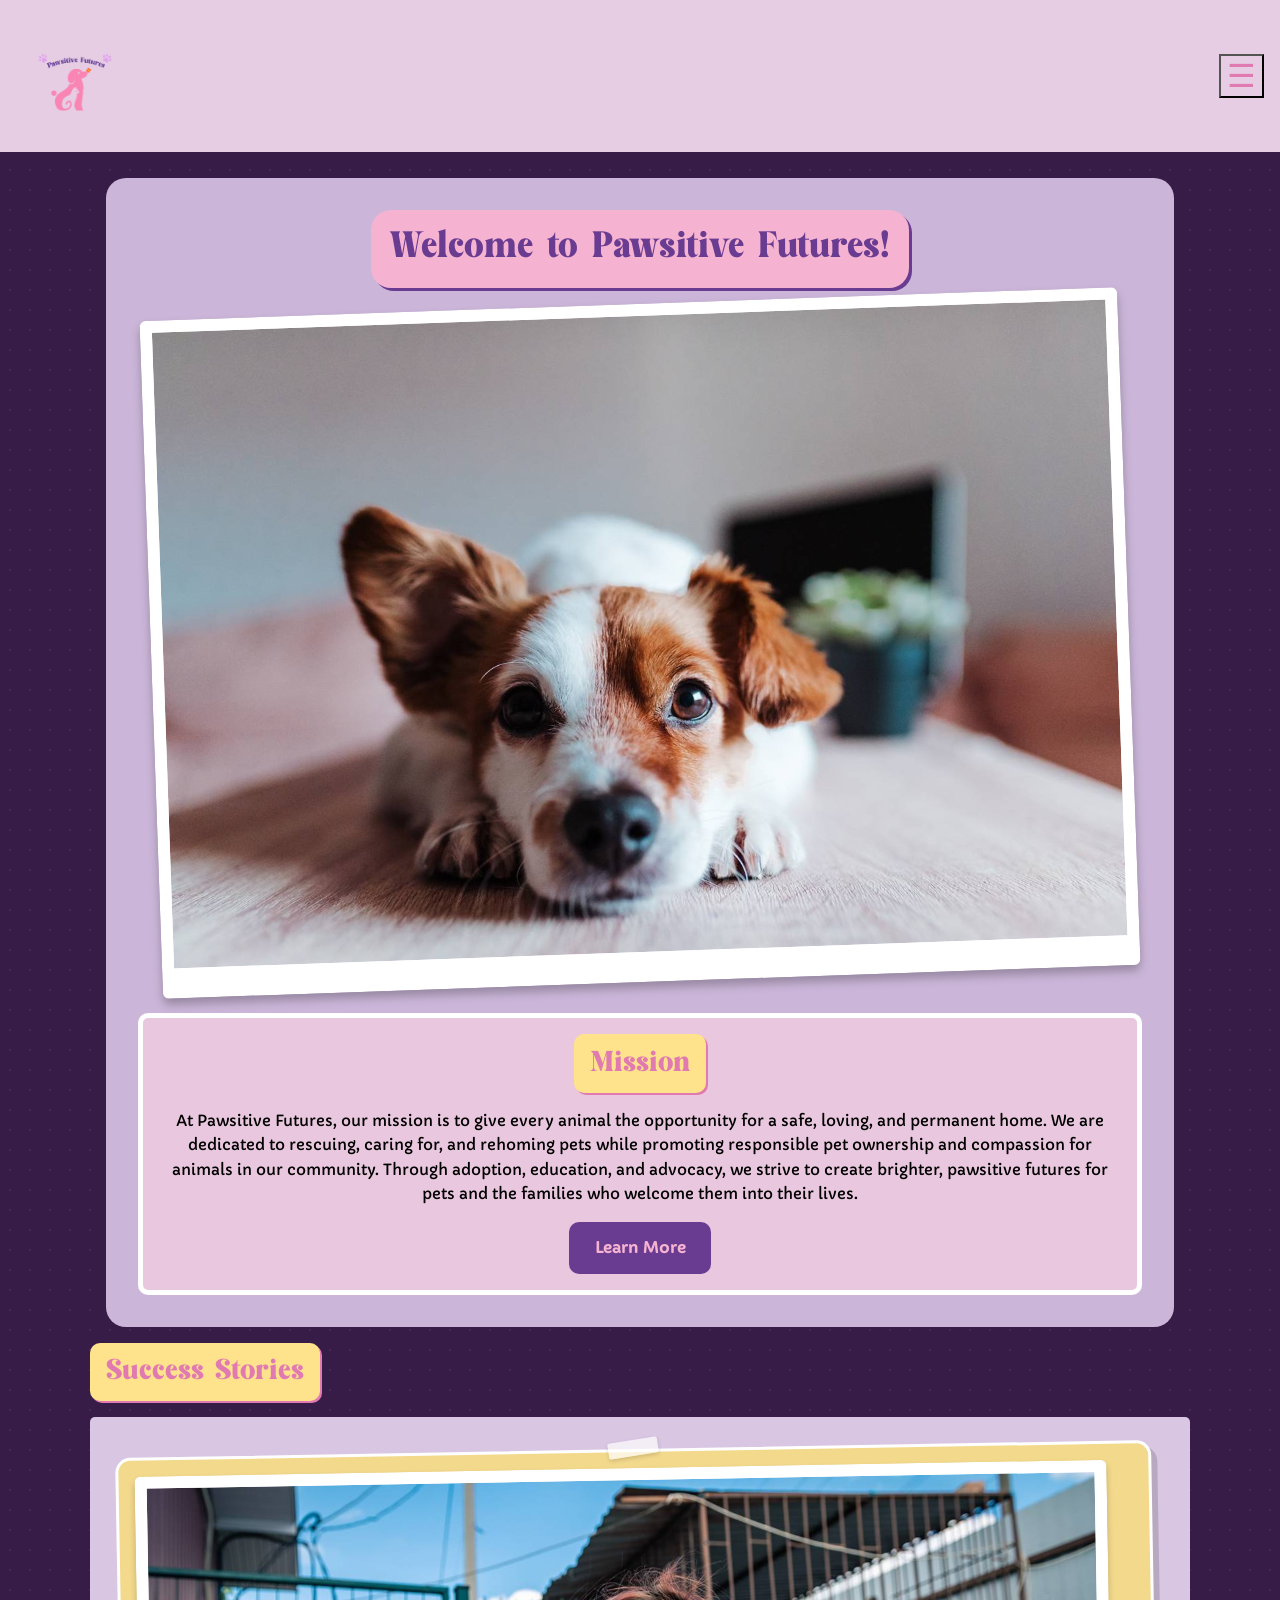
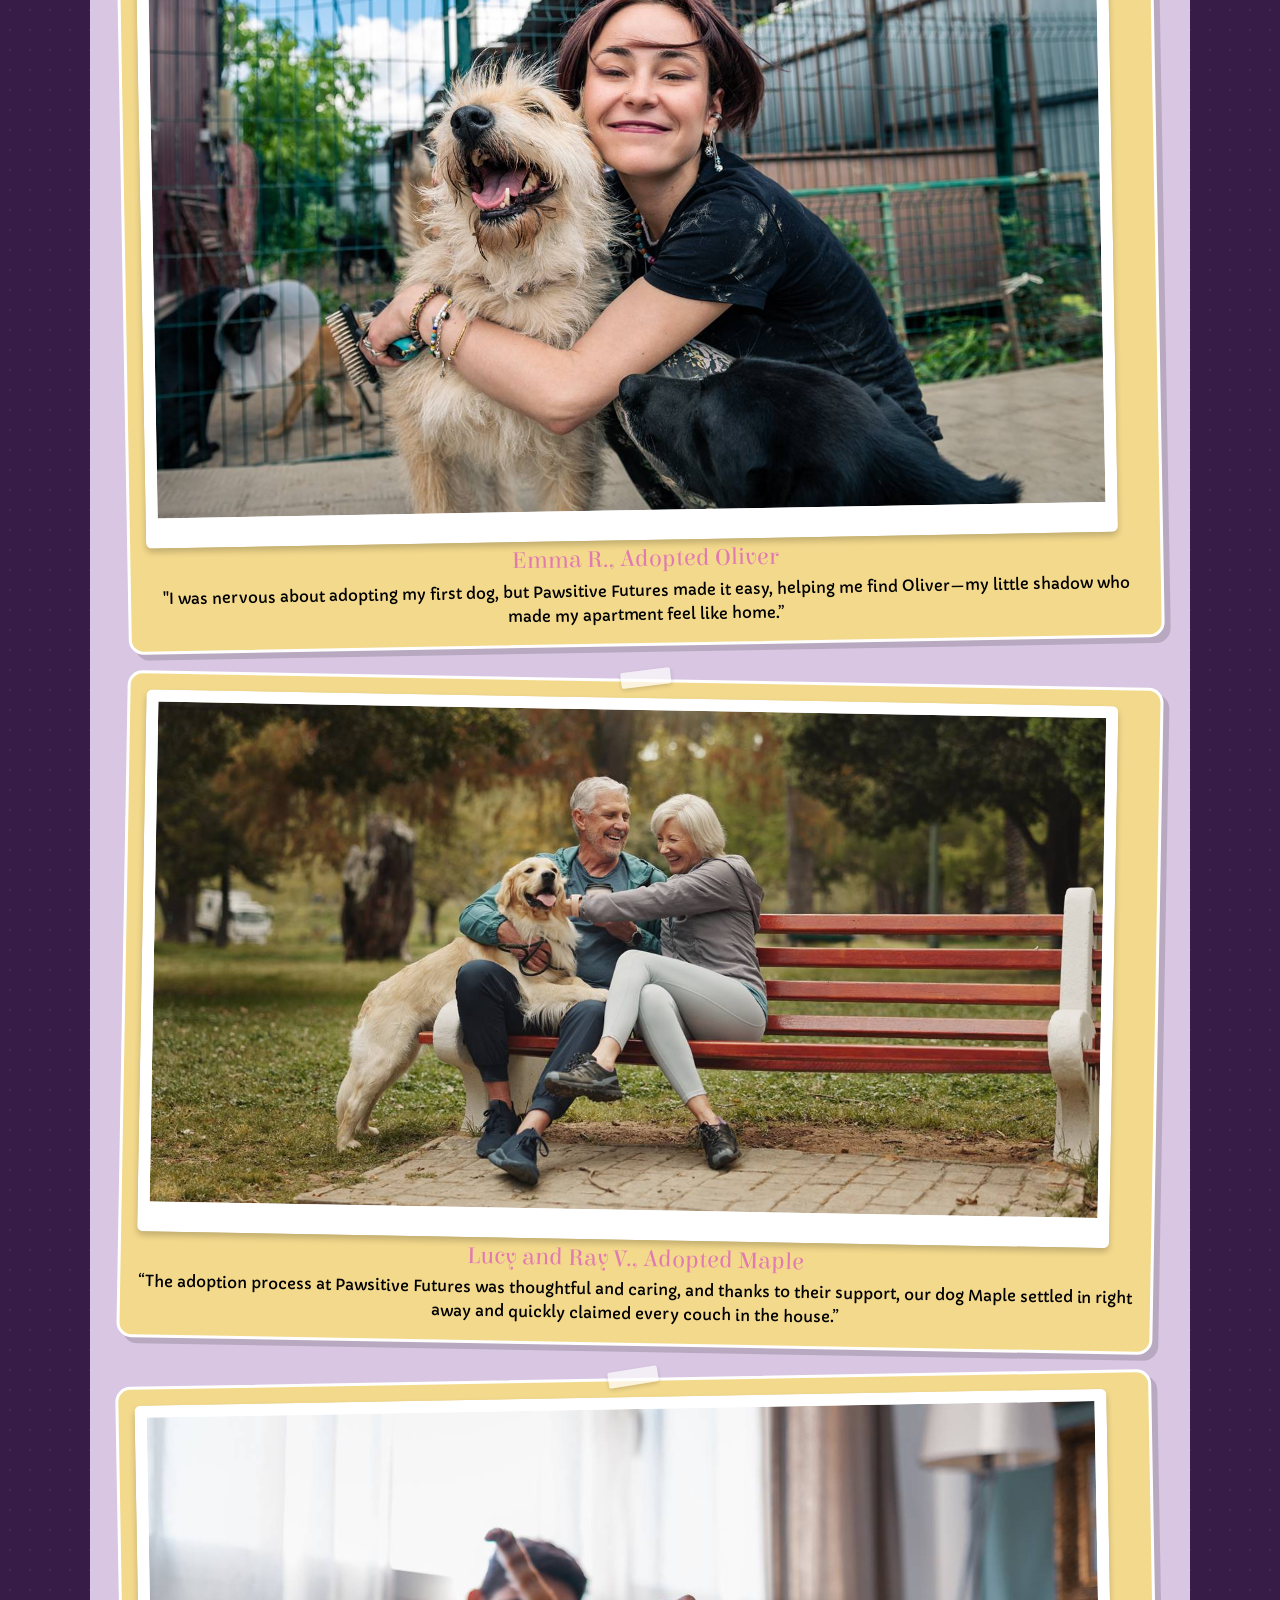
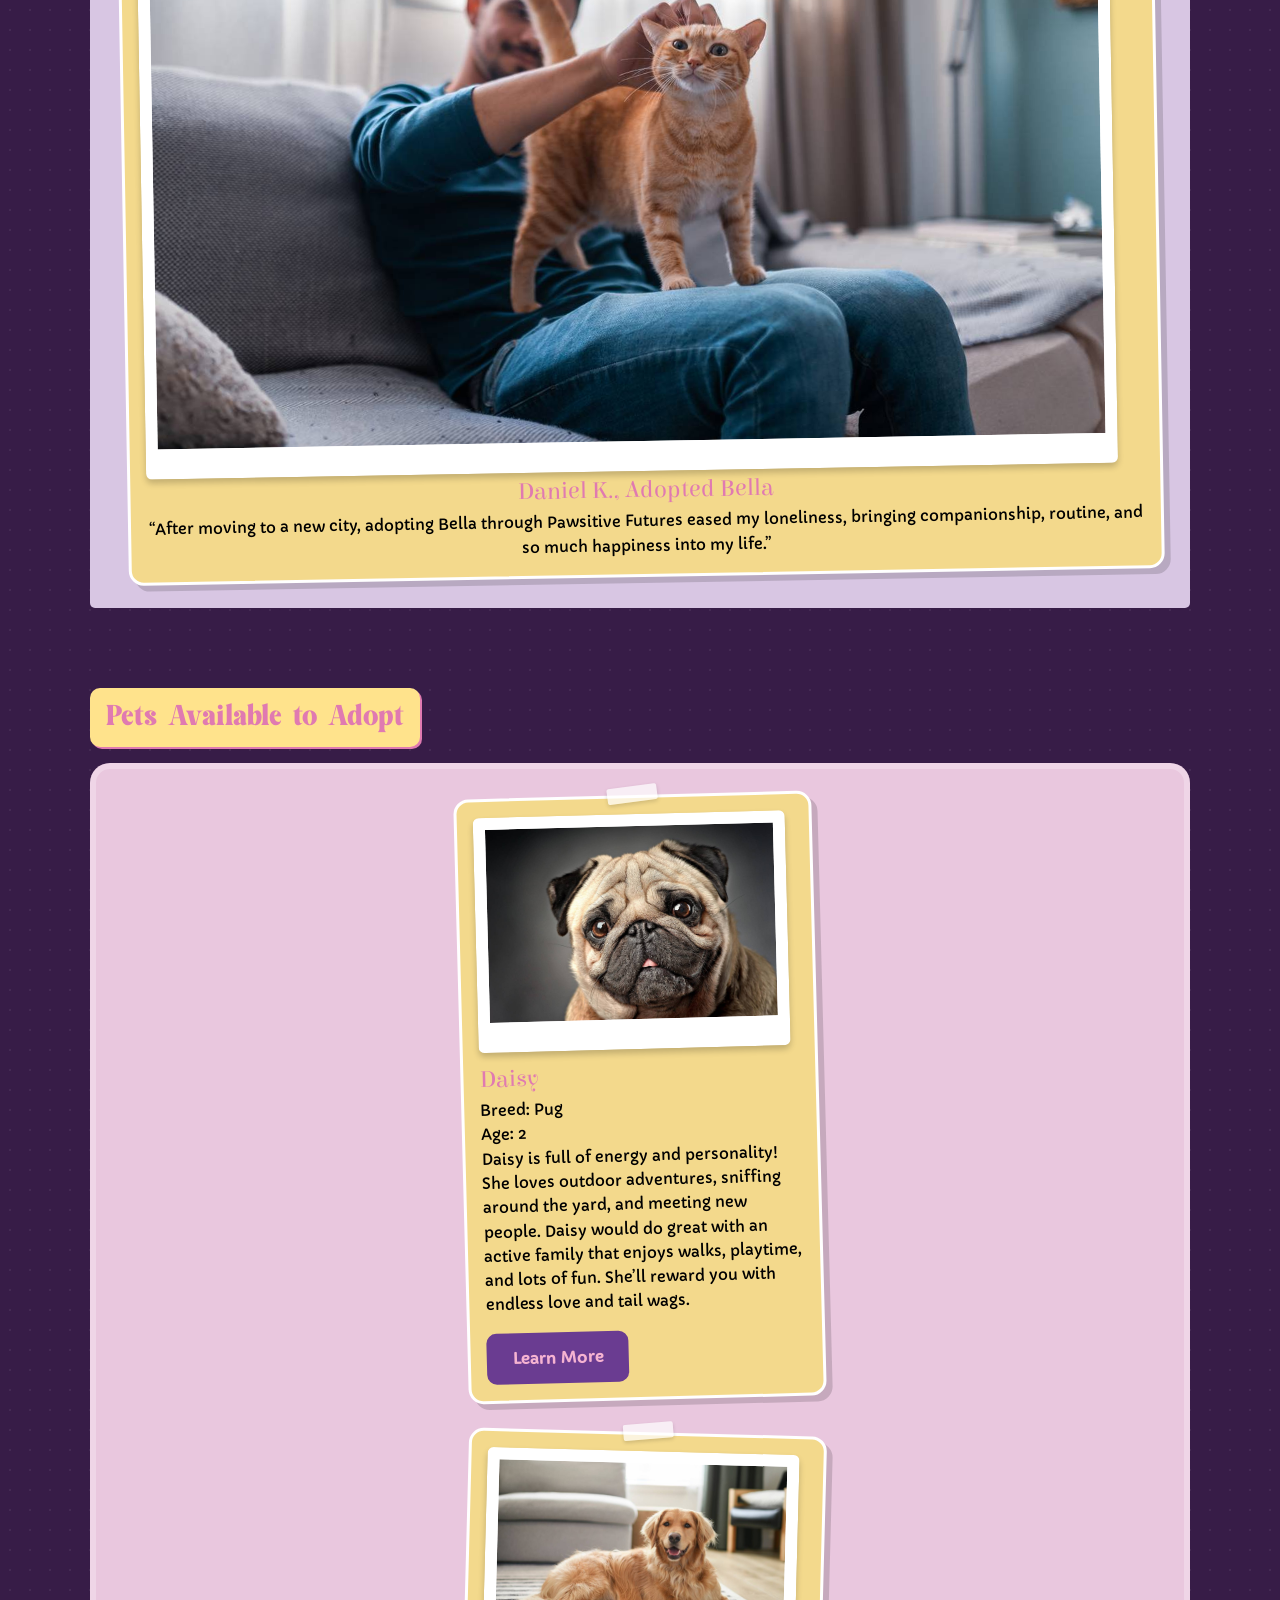
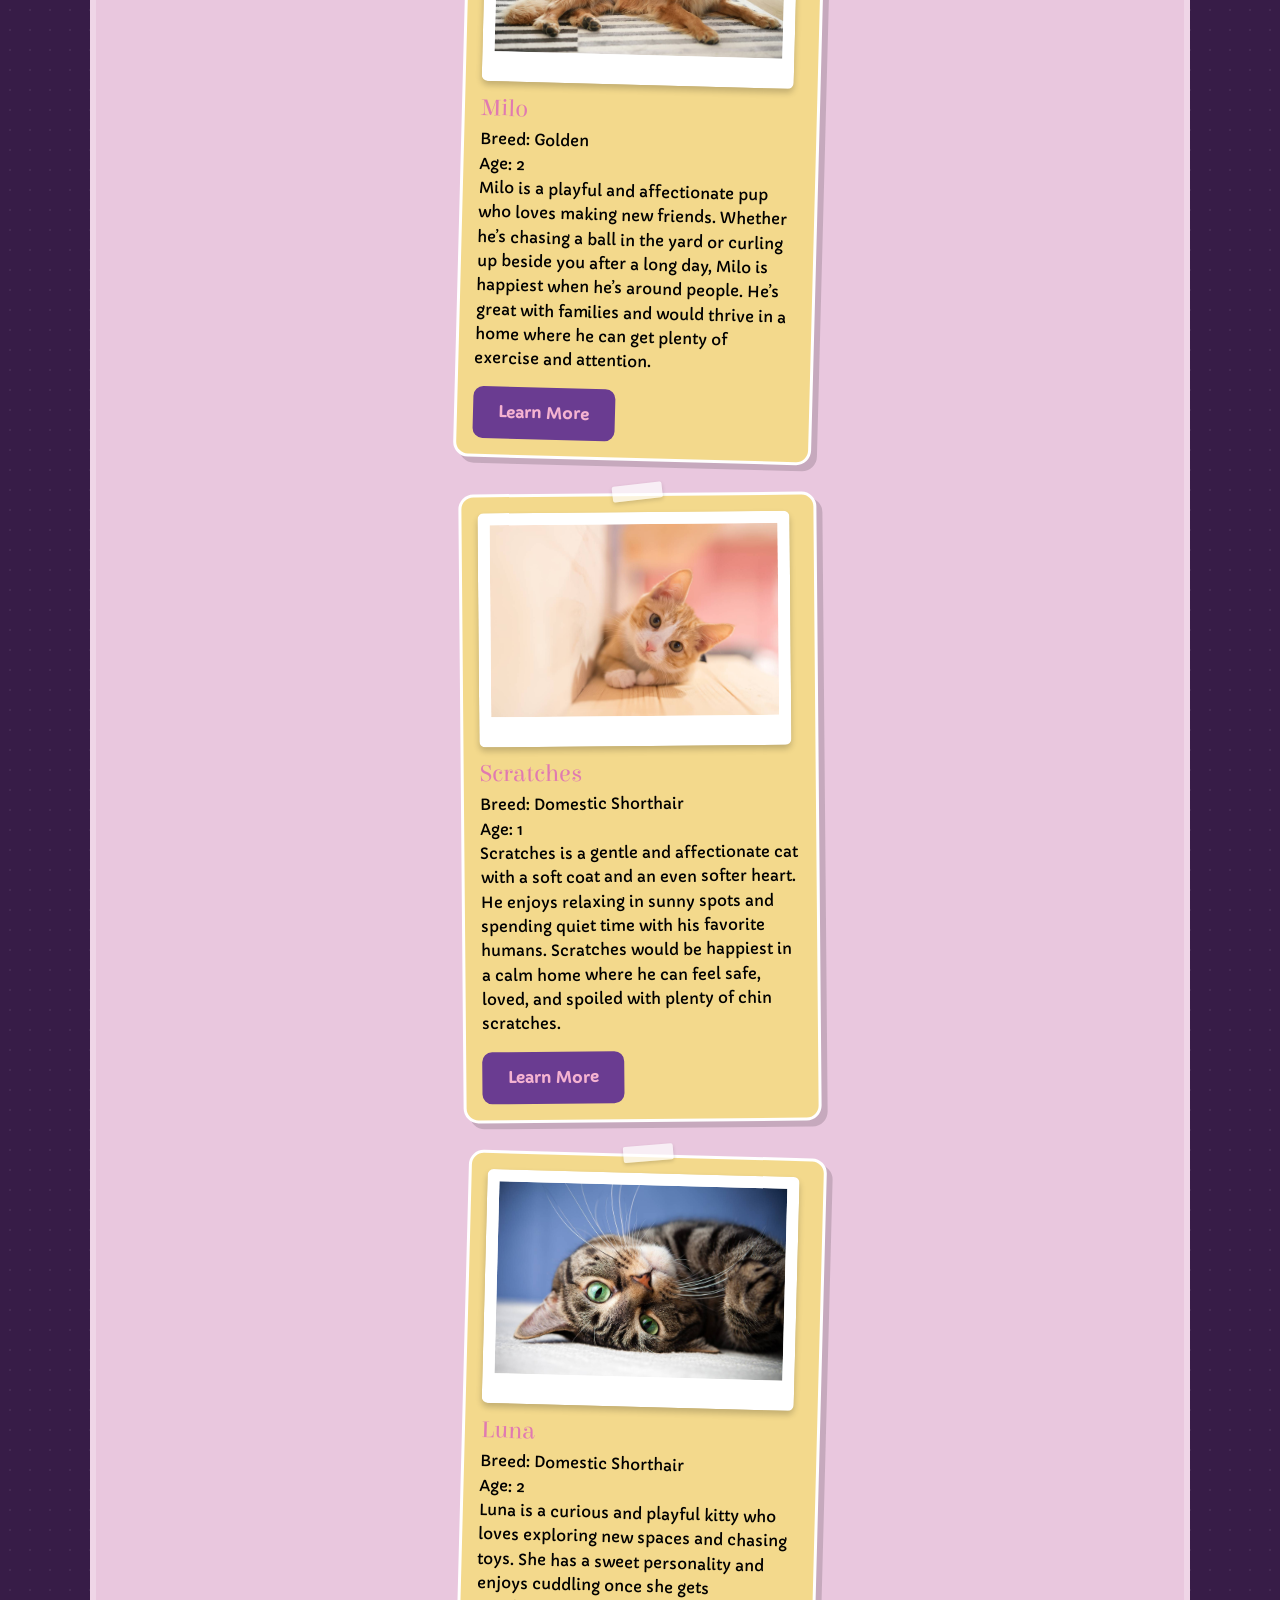
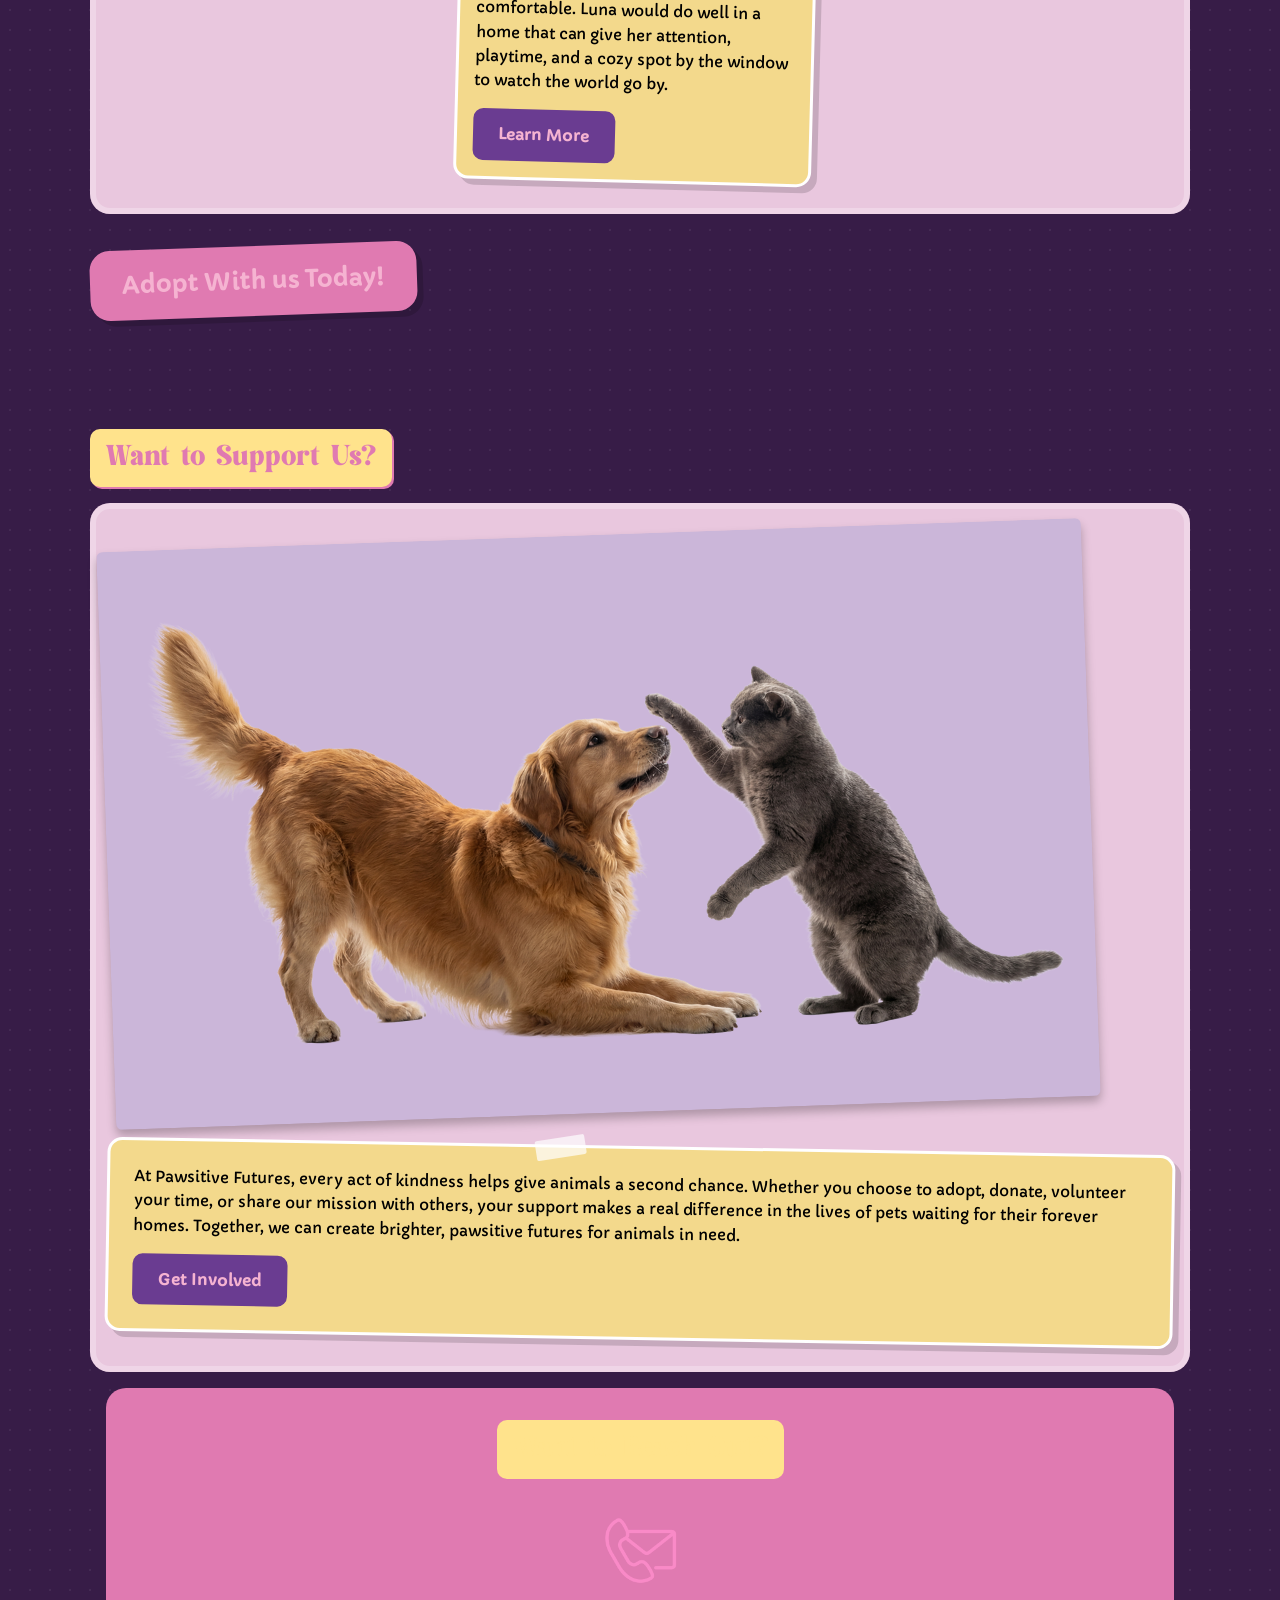
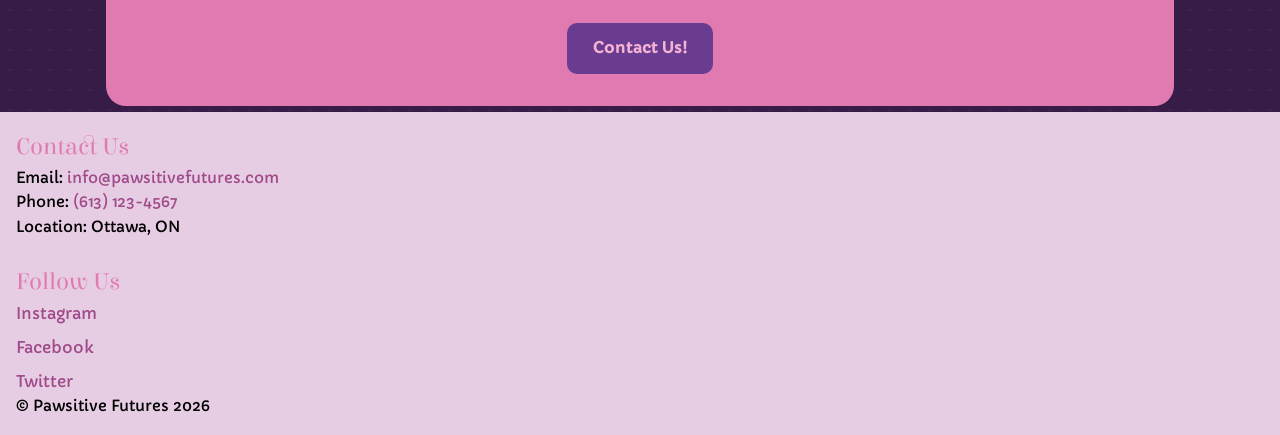
==== commit 625eb490: "adds adopt btn id" ====
--- a/index.html
+++ b/index.html
@@ -170,7 +170,7 @@
                 </div>
             </div>
 
-            <a href="all-pages/adopt.html" class="cta">Adopt With us Today!</a>
+            <a href="all-pages/adopt.html" id="adopt-btn" class="cta">Adopt With us Today!</a>
         </section>
 
         <!-- Support Us Section -->
--- a/css/main.css
+++ b/css/main.css
@@ -248,11 +248,10 @@
     background: white;
     padding: 12px 12px 30px 12px; /* thicker bottom like polaroid */
     border-radius: 6px;
-
     box-shadow: 0 6px 10px rgba(0,0,0,0.25);
     transform: rotate(-2deg);
     max-width: 95%;
-    margin: 0 auto;
+    margin: 1rem auto;
 }
 
 .hero-content img:hover{
@@ -270,7 +269,7 @@
 
 /********************* BUTTONS ****************/
 
-.btn, .cta {
+.btn, .cta{
     background: #6a3c91;
     color: #f5b3d1;
     text-decoration: none;
@@ -288,24 +287,62 @@
     transform: translateY(-3px);
 }
 
+#adopt-btn{
+    padding: 1rem 2rem !important;   /* override big padding */
+    font-size: 1.5rem;
+
+    display: inline-block !important;
+    width: auto !important;
+
+    margin: 2rem auto !important;
+    border-radius: 20px;
+
+    transform: rotate(-2deg);
+    box-shadow: 6px 6px 0 rgba(0,0,0,0.15);
+    transition: 0.3s;
+}
+
+#adopt-btn:hover{
+    transform: rotate(0deg) scale(1.05);
+}
 /************* CALL TO ACTION **********/
 
 .cta{
     background: #e07ab1;
     border-radius: 30px;
     text-align: center;
-    padding: 3rem;
+    padding: 5rem;
     box-shadow: inset 0 0 0 6px #ffffff30;
     display: block; 
     width: fit-content;
-    margin: 2rem auto 0 auto;
+    margin: 2rem auto 4rem auto;
+}
+
+.cta a {
+    text-decoration: none;
+    color: #6a3c91;
+    font-weight: bold;
+    display: inline-block;
+    margin-top: 1.5rem;
+    background: #ffe38c;
+    padding: 0.6rem 1.2rem;
+    border-radius: 10px;
+    text-decoration: none;
+    box-shadow: 3px 3px 0 #e07ab1;
+    transition: 0.3s;
+}
+
+.cta a:hover {
+    transform: translateY(-3px) scale(1.05);
+    background: #f5b3d1;
 }
 
 .cta h2{
-    color: #fff;
+    color: #6a3c91;
     background: none;
     box-shadow: none;
 }
+
 /************ CARDS **************/
 
 .cards{
@@ -322,10 +359,8 @@
     padding: 1rem;
     border-radius: 15px;
     text-align: center;
-
-    position: relative; /* ✅ FIX */
+    position: relative;
     transform: rotate(-1deg);
-
     box-shadow: 6px 6px 0 rgba(0,0,0,0.15);
     border: 3px solid white;
 }
@@ -380,8 +415,15 @@
     margin: 0 auto 0.5rem;
 }
 
+.card-content{
+    padding-top: 1rem;
+}
+
 /************** PETS **********/
 
+#adopt-section{
+    padding-top: 5rem;
+}
 .pet{
     display: flex; 
     flex-direction: column;
@@ -398,15 +440,15 @@
     box-shadow: inset 0 0 0 6px #ffffff40;
 }
 .card img,
-.pet img {
+.pet img{
     background: white;
     padding: 12px 12px 30px 12px;
     border-radius: 6px;
     box-shadow: 0 4px 6px rgba(0,0,0,0.2);
 }
 
-.pet img{
-    width: 95%;
+.pet-card img{
+    width: 90%;
 }
 .pet div{
     background: #f3d98c;
@@ -451,16 +493,19 @@
     transform: rotate(-1.5deg);
 }
 
-.pet-card:nth-child(even) {
+.pet-card:nth-child(even){
     transform: rotate(1.5deg);
 }
 
-.pet-card:nth-child(3n) {
+.pet-card:nth-child(3n){
     transform: rotate(-0.5deg);
 }
 /****************** SUPPORT ****************/
 
-.support-content {
+.support{
+    padding-top: 5rem;
+}
+.support-content{
     background: #e9c7de;
     padding: 2rem 1rem;
     border-radius: 20px;
@@ -472,18 +517,34 @@
 }
 
 .support-content div{
-    background: #d8c6e3;
-    padding: 2rem;
-    border-radius: 5px;
-    border: 5px solid #fff;
-}
+    background: #f3d98c;
+    padding: 1.5rem;
+    border-radius: 15px;
+    border: 3px solid white;
+    box-shadow: 6px 6px 0 rgba(0,0,0,0.15);
+    transform: rotate(1deg);
+    position: relative;
+}
+.support-content div::before {
+    content: "";
+    position: absolute;
+    top: -10px;
+    left: 40%;
+    width: 50px;
+    height: 20px;
+    background: rgba(255,255,255,0.7);
+    border-radius: 2px;
+    transform: rotate(-10deg);
+}
+
 .support-content img{
     width: 90%;
-    background: #371c47;
-    padding: 2rem; 
-    border-radius: 5px;
-}
-
+    background: #cbb6d9;
+    padding: 12px 12px 30px 12px; 
+    border-radius: 6px;
+    box-shadow: 0 6px 10px rgba(0,0,0,0.25);
+    transform: rotate(-2deg);
+}
 /************** CONTACT ***********/
 
 .contact-cta{
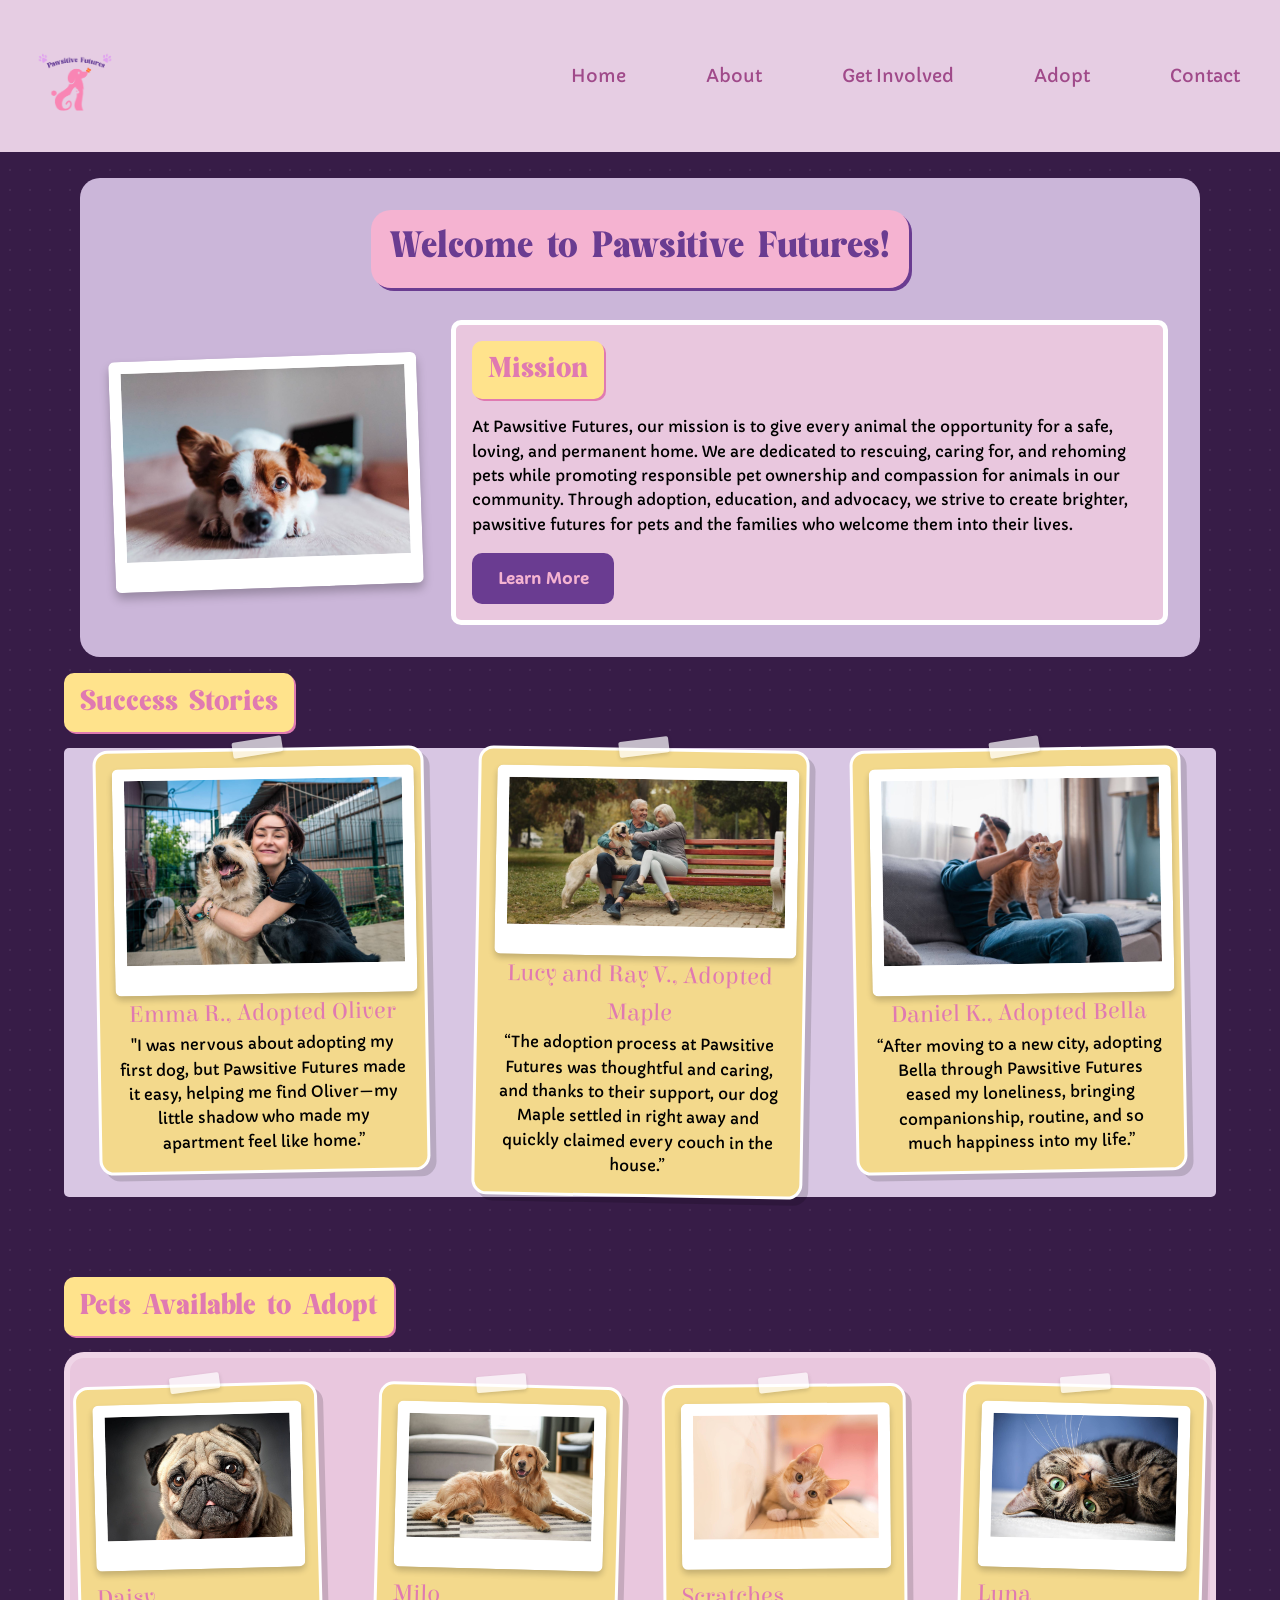
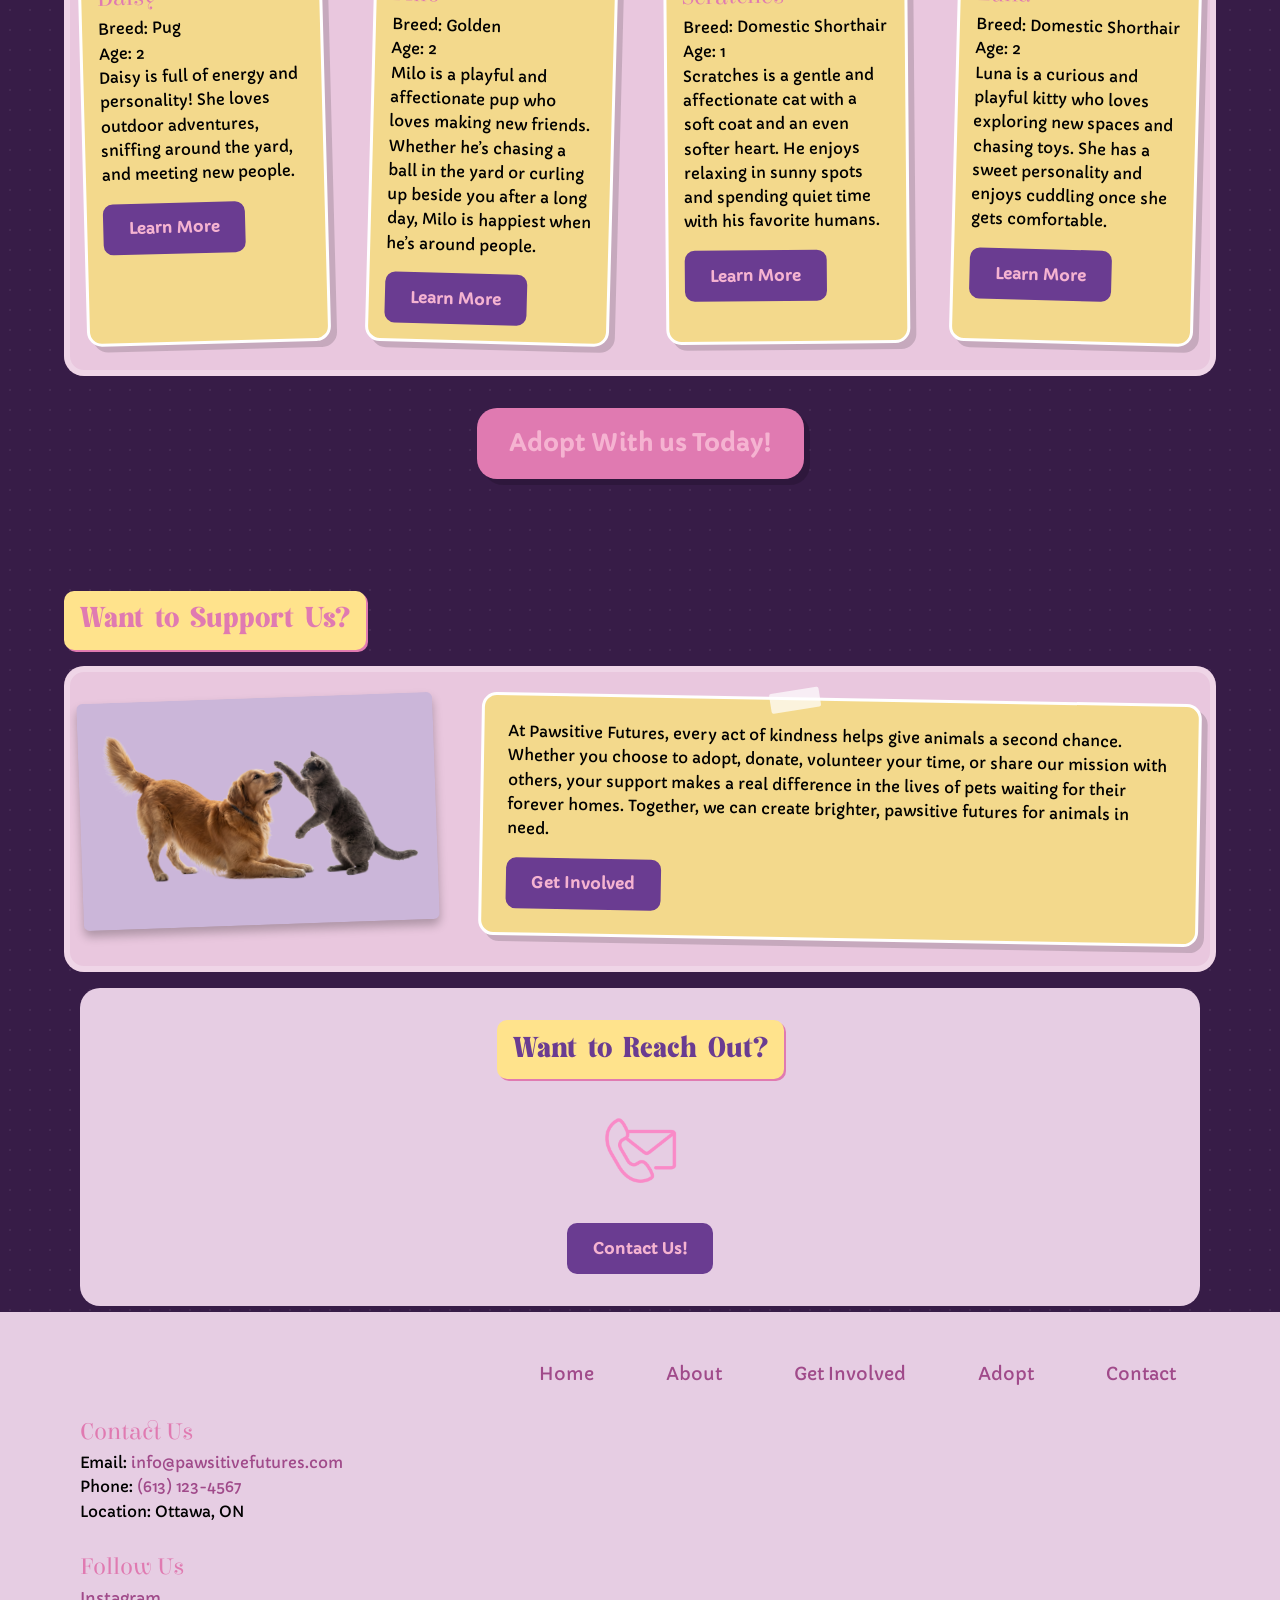
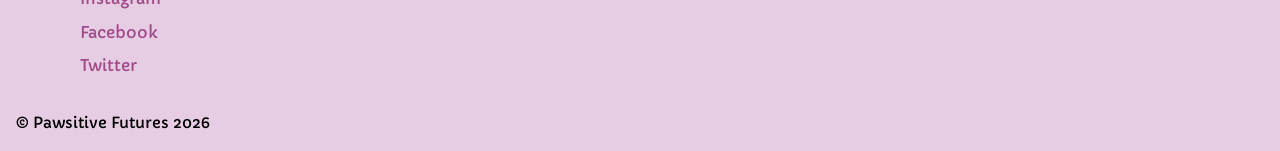
==== commit 857af130: "cuts down some of the text in the html" ====
--- a/index.html
+++ b/index.html
@@ -114,9 +114,7 @@
                         <h3>Daisy</h3>
                         <p>Breed: Pug</p>
                         <p>Age: 2</p>
-                        <p>Daisy is full of energy and personality! She loves outdoor adventures, sniffing around the yard,
-                            and meeting new people. Daisy would do great with an active family that enjoys walks, playtime,
-                            and lots of fun. She’ll reward you with endless love and tail wags.</p>
+                        <p>Daisy is full of energy and personality! She loves outdoor adventures, sniffing around the yard, and meeting new people. </p>
                         <a href="#" class="btn">Learn More</a>
                     </div>
                 </div>
@@ -129,10 +127,8 @@
                         <h3>Milo</h3>
                         <p>Breed: Golden</p>
                         <p>Age: 2</p>
-                        <p>Milo is a playful and affectionate pup who loves making new friends. Whether he’s chasing a ball
-                            in the yard or curling up beside you after a long day, Milo is happiest when he’s around people.
-                            He’s great with families and would thrive in a home where he can get plenty of exercise and
-                            attention.</p>
+                        <p>Milo is a playful and affectionate pup who loves making new friends. Whether he’s chasing a ball in the yard or curling up beside you after a long day, Milo is happiest when he’s around people.
+                            </p>
                         <a href="#" class="btn">Learn More</a>
                     </div>
                 </div>
@@ -145,10 +141,7 @@
                         <h3>Scratches</h3>
                         <p>Breed: Domestic Shorthair</p>
                         <p>Age: 1</p>
-                        <p>Scratches is a gentle and affectionate cat with a soft coat and an even softer heart. He enjoys
-                            relaxing in sunny spots and spending quiet time with his favorite humans. Scratches would be
-                            happiest in a calm home where he can feel safe, loved, and spoiled with plenty of chin
-                            scratches.</p>
+                        <p>Scratches is a gentle and affectionate cat with a soft coat and an even softer heart. He enjoys relaxing in sunny spots and spending quiet time with his favorite humans. </p>
                         <a href="#" class="btn">Learn More</a>
                     </div>
                 </div>
@@ -161,9 +154,7 @@
                         <h3>Luna</h3>
                         <p>Breed: Domestic Shorthair</p>
                         <p>Age: 2</p>
-                        <p>Luna is a curious and playful kitty who loves exploring new spaces and chasing toys. She has a
-                            sweet personality and enjoys cuddling once she gets comfortable. Luna would do well in a home
-                            that can give her attention, playtime, and a cozy spot by the window to watch the world go by.
+                        <p>Luna is a curious and playful kitty who loves exploring new spaces and chasing toys. She has a sweet personality and enjoys cuddling once she gets comfortable. 
                         </p>
                         <a href="#" class="btn">Learn More</a>
                     </div>
--- a/css/main.css
+++ b/css/main.css
@@ -288,21 +288,18 @@
 }
 
 #adopt-btn{
-    padding: 1rem 2rem !important;   /* override big padding */
+    padding: 1rem 2rem;   /* override big padding */
     font-size: 1.5rem;
-
-    display: inline-block !important;
-    width: auto !important;
-
-    margin: 2rem auto !important;
+    display: block;
+    width: fit-content;
+    margin: 2rem auto;
     border-radius: 20px;
-
-    transform: rotate(-2deg);
     box-shadow: 6px 6px 0 rgba(0,0,0,0.15);
     transition: 0.3s;
 }
 
 #adopt-btn:hover{
+    background: #f3d98c;
     transform: rotate(0deg) scale(1.05);
 }
 /************* CALL TO ACTION **********/
@@ -318,8 +315,7 @@
     margin: 2rem auto 4rem auto;
 }
 
-.cta a {
-    text-decoration: none;
+.cta a{
     color: #6a3c91;
     font-weight: bold;
     display: inline-block;
@@ -354,7 +350,7 @@
     gap: 2rem;
 }
 
-.card {
+.card{
     background: #f3d98c;
     padding: 1rem;
     border-radius: 15px;
@@ -371,36 +367,23 @@
 }
 
 /* tape */
-.card::before {
+.card::before{
     content: "";
     position: absolute;
     top: -12px;
     left: 50%;
     transform: translateX(-50%) rotate(-8deg);
-
     width: 50px;
     height: 16px;
-
     background: rgba(255,255,255,0.7);
     border-radius: 2px;
-
     box-shadow: 0 2px 4px rgba(0,0,0,0.15);
 }
 
-.cards,
-.process-cards,
-.pets {
-    display: flex;
-    flex-direction: column;
-    gap: 2rem;
-}
 
 .card img{
     width: 95%;
 }
-.card:hover{
-    transform: translateY(-5px);
-}
 
 .card {
     transition: all 0.3s ease;
@@ -410,7 +393,7 @@
     transform: translateY(-8px) rotate(0deg) scale(1.02);
 }
 
-.process img {
+.process img{
     width: 60px;
     margin: 0 auto 0.5rem;
 }
@@ -419,48 +402,28 @@
     padding-top: 1rem;
 }
 
+#process-icon{
+    background: #f3ddf0;
+}
+
+#adopt-process h1{
+    margin-bottom: 2rem;
+}
 /************** PETS **********/
 
 #adopt-section{
     padding-top: 5rem;
-}
-.pet{
-    display: flex; 
-    flex-direction: column;
-    gap: 1rem; 
-    padding-top: 5rem;
-
 }
 
 .pets{
     background: #e9c7de;
     padding: 2rem 1rem;
     border-radius: 20px;
-
     box-shadow: inset 0 0 0 6px #ffffff40;
-}
-.card img,
-.pet img{
-    background: white;
-    padding: 12px 12px 30px 12px;
-    border-radius: 6px;
-    box-shadow: 0 4px 6px rgba(0,0,0,0.2);
 }
 
 .pet-card img{
     width: 90%;
-}
-.pet div{
-    background: #f3d98c;
-    padding: 1rem;
-    border-radius: 10px;
-}
-
-.process-cards,
-.pets{
-    display: flex;
-    flex-direction: column;
-    gap: 2rem;
 }
 
 .pet-card{
@@ -548,7 +511,7 @@
 /************** CONTACT ***********/
 
 .contact-cta{
-    background: #e07ab1;
+    background: #e6cde3;
     border-radius: 20px;
     margin: 1rem;
     padding: 2rem 1rem;
@@ -560,7 +523,7 @@
     margin: 1rem auto; 
 }
 .contact-cta h2{
-    color: #ffe38c;
+    color: #6a3c91;
 }
 
 /******************* FOOTER *************/
@@ -605,4 +568,248 @@
         opacity: 1;
         transform: translateY(10px);
     }
+}
+
+
+/******************* TABLET STYLES ****************/
+
+@media screen and (min-width: 768px){
+
+    .section h2{
+        font-size: 1.6rem;
+    }
+    .section p{
+        font-size: 0.8rem;
+    }
+    main{
+        padding: 0 1rem;  
+    }
+
+    .menu-toggle{
+        display: none;
+    }
+
+    nav{
+        display: flex !important;
+        position: static;
+        flex-direction: row;
+        justify-content: flex-end;
+        gap: 1.5rem;
+        background: none;
+        width: auto;
+    }
+
+    nav a{
+        padding: 0.5rem 1rem;
+    }
+
+    .footer-nav ul {
+        display: flex;
+        flex-direction: row;
+        gap: 1.5rem;
+        justify-content: flex-start;
+        flex-wrap: wrap;
+    }
+
+    .footer-nav h3{
+        display: none;
+    }
+    .cards{
+        display: grid;
+        grid-template-columns: repeat(3, 1fr);
+        gap: 2rem;
+        align-items: start;
+
+    }
+        
+    .hero-content{
+        flex-direction: row;
+        align-items: center;
+        gap: 2.5rem;
+        text-align: left;
+        margin-top: 2rem;
+    }
+
+    .hero-content img {
+        width: 100%;
+        transform: rotate(-2deg);
+    }
+    .process-cards {
+        display: grid;
+        grid-template-columns: repeat(3, 1fr);
+        gap: 2rem;
+        align-items: start;
+    }
+    .process-cards .card {
+        width: auto;
+        min-height: 300px;
+        display: flex;
+        flex-direction: column;
+        align-items: center;
+        text-align: center;
+        justify-content: flex-start;
+        padding: 2rem;
+    }
+
+    .process-cards h2{
+        font-size: 1rem;
+    }
+
+     /* ABOUT: Mission + History side-by-side */
+
+    /* ABOUT WRAPPER */
+    .about .container{
+        display: grid;
+        grid-template-columns: 1fr 1fr;
+        grid-template-areas:
+            "title title"
+            "mission history";
+        gap: 2rem;
+        align-items: start;
+    }
+
+    /* TITLE */
+    .about .container h1{
+        grid-area: title;
+        text-align: center;
+    }
+
+    /* FIRST CARD */
+    .about .about-card:nth-of-type(1){
+        grid-area: mission;
+    }
+
+    /* SECOND CARD  */
+    .about .about-card:nth-of-type(2){
+        grid-area: history;
+    }
+
+    /* PETS start grid feel */
+    .section.pets{
+        display: grid;
+        grid-template-columns: repeat(3, 1fr);
+        gap: 2rem;
+        align-items: start;
+    }
+
+    /* make the heading span all three columns */
+    .section.pets h2{
+        grid-column: 1 / -1;
+    }
+    .adopt .pets {
+        display: grid;
+        grid-template-columns: repeat(2, 1fr);
+        gap: 2rem;
+    }
+
+    .pet-card{
+        margin: 0;
+    }
+    .impact .container{
+        display: grid;
+        grid-template-columns: 1fr 1fr 1fr;
+        gap: 2rem;
+        align-items: start;
+    }
+
+    .impact .container h2{
+        grid-column: 1 / -1;
+        text-align: center;
+    }
+
+
+    /* SUPPORT section side-by-side feel */
+    .support-content{
+        flex-direction: row;
+        align-items: stretch;
+    }
+
+    .cta .btn-primary {
+        min-width: 300px;
+    }
+
+    
+}
+
+@media screen and (min-width: 1200px) {
+    main{
+        padding: 0 4rem; 
+        max-width: 1400px; 
+        margin: 0 auto ; 
+    }
+
+    .section h2{
+        font-size: 2rem;  
+    }
+
+    .section p{
+        font-size: 1rem;
+    }
+
+    /* nav */
+    nav{
+        gap: 2rem; 
+    }
+
+    nav a{
+        font-size: 1.1rem;  
+        padding: 0.5rem 1.5rem; 
+    }
+
+    /* process cards */
+     .process-cards {
+        gap: 3rem;
+        padding: 0 2rem;
+    }
+
+    .process-cards .card {
+        min-height: 320px;
+        padding: 2.5rem;
+    }
+
+    /* about section */
+
+    .about .container {
+        gap: 3rem;
+        padding: 0 2rem;
+    }
+
+    /* impact */
+
+     .impact .container {
+        gap: 3rem;
+        padding: 0 2rem;
+    }
+
+    /* pets */
+    .adopt .pets {
+        display: grid;
+        grid-template-columns: repeat(4, 1fr);
+        gap: 3rem;
+    }
+    .section.pets {
+        gap: 3rem;
+        padding: 0 2rem;
+    }
+
+
+    /* success stories */
+
+    .cards {
+        gap: 3rem;
+        padding: 0 2rem;
+    }
+
+    /* call to action */
+
+    .cta .btn-primary {
+        min-width: 400px;
+        padding: 1rem 2rem;
+        font-size: 1.1rem;
+    }
+    
+    /* footer */
+    .footer-container {
+        padding: 2rem 4rem;
+    }
 }
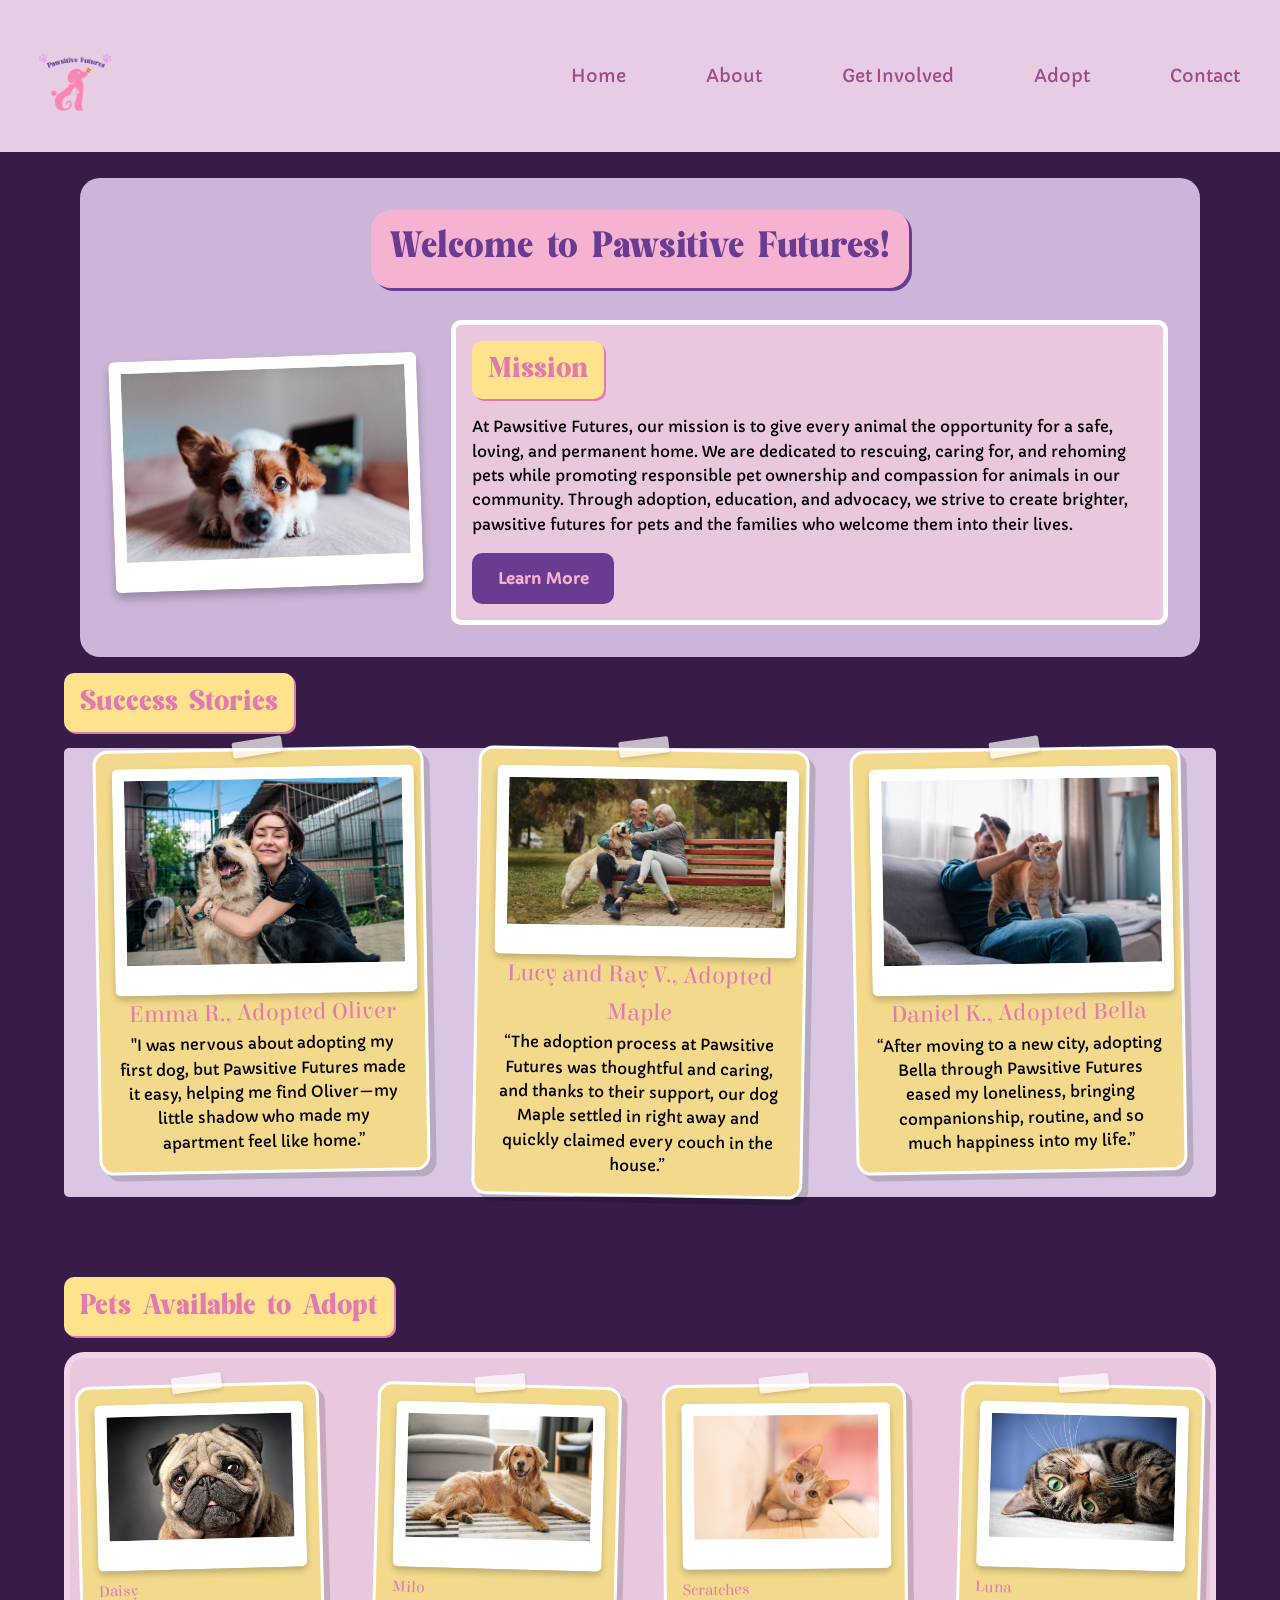
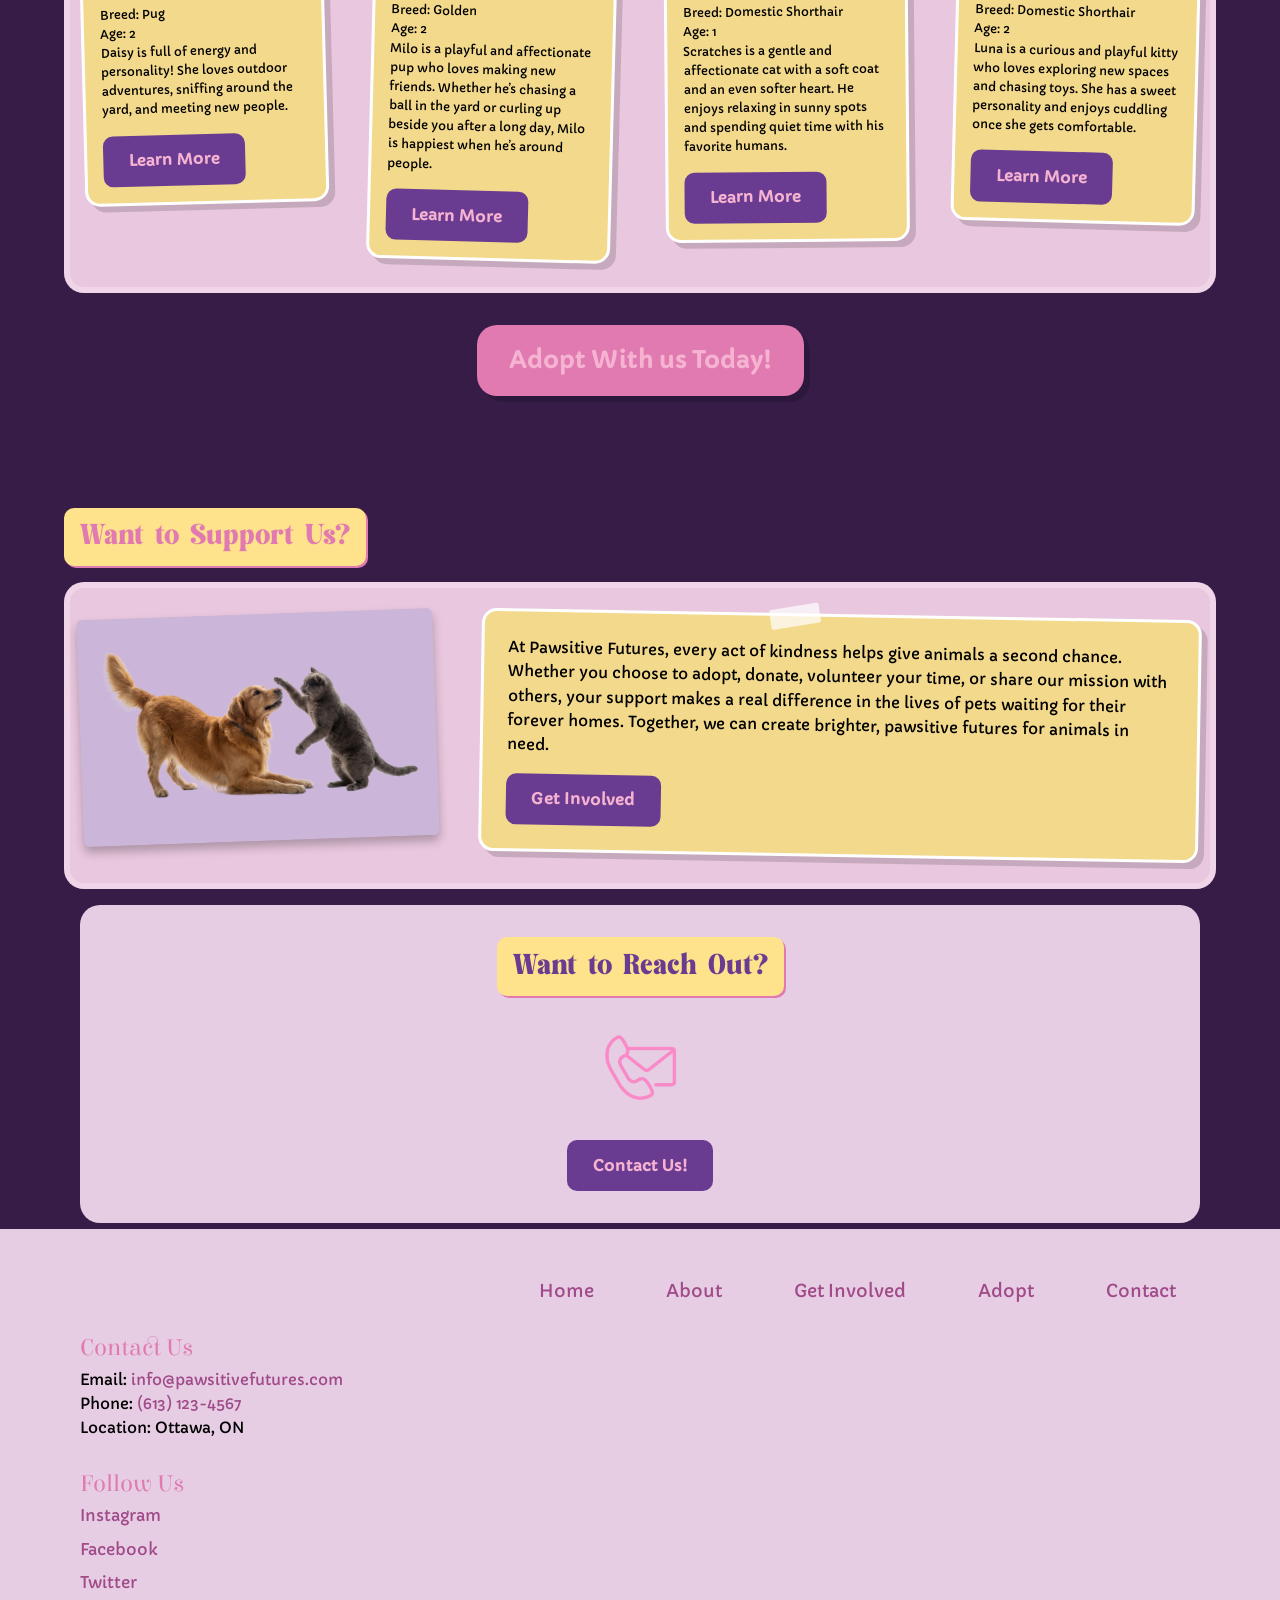
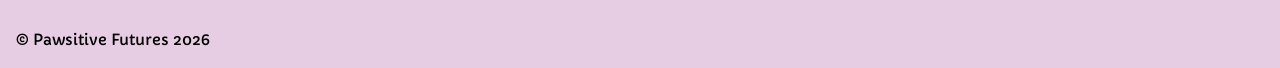
==== commit c6733b72: "adds cooments" ====
--- a/index.html
+++ b/index.html
@@ -9,13 +9,16 @@
     <!-- Fonts -->
     <link href="https://fonts.googleapis.com/css2?family=Elsie&family=Capriola&display=swap" rel="stylesheet">
 
+    <!-- style sheet -->
     <link rel="stylesheet" href="css/main.css">
 
 </head>
 
+<!-- schema markup tells the search engines that this is an animal shelter -->
 <body itemscope itemtype="https://schema.org/AnimalShelter">
 
     <!-- skip links -->
+     <!-- these are hidden until focused, and helps keyboard and screen reader user jump to key sections -->
     <div class="skip-links">
         <a href="#main-content">Skip to Main Content</a>
         <a href="#primary-nav">Skip to Navigation</a>
@@ -25,12 +28,20 @@
         <a href="#footer">Skip to Footer</a>
     </div>
 
+    <!-- header -->
+
+    <!-- the header containes the logo and main navigation -->
     <header role="banner">
         <div class="logo">
             <img src="images/logo.png" alt="the logo for the company including a vector dog and cat" itemprop="logo">
         </div>
+        <!-- hamburger button only visible on mobile and toggles open and closed -->
         <button class="menu-toggle" aria-label="Toggle navigation menu" aria-expanded="false"
             aria-controls="primary-nav">☰</button>
+
+        <!-- main nav -->
+
+        <!-- main nav hidden on mobile until hambuger is clicked -->
         <nav id="primary-nav" role="navigation" aria-label="Main Navigation">
             <a href="index.html">Home</a>
             <a href="all-pages/about.html">About</a>
@@ -39,34 +50,47 @@
             <a href="#">Contact</a>
         </nav>
     </header>
+
+    <!-- main section -->
     <main id="main-content" role="main">
 
-        <!-- Hero Section -->
+        <!-- hero section with a photo and mission statement, aria label ensures screenreaders can pinpoint the heading -->
         <section class="hero fade-in" aria-labelledby="hero-heading">
             <h1 id="hero-heading" itemprop="name">Welcome to Pawsitive Futures!</h1>
 
+            <!-- hero content with image -->
             <div class="hero-content">
+
+                <!-- responsive image sizes so that the smaller version loads on mobile screen -->
                 <picture>
                     <source srcset="images/dog-one-ear-600px-small.jpeg" media="(max-width: 600px)">
                     <img src="images/dog-one-ear-1400px-large.jpeg" alt="Dog with one ear down" itemprop="image" sizes="(max-width: 600px) 100vw, 50vw">
                 </picture>
 
+                <!-- mission -->
                 <div class="mission">
                     <h2>Mission</h2>
+                    <!-- itemprop helps SEO decribe the website easily -->
                     <p itemprop="description">At Pawsitive Futures, our mission is to give every animal the opportunity
                         for a safe, loving, and permanent home. We are dedicated to rescuing, caring for, and rehoming
                         pets while promoting responsible pet ownership and compassion for animals in our community.
                         Through adoption, education, and advocacy, we strive to create brighter, pawsitive futures for
                         pets and the families who welcome them into their lives.</p>
+                    <!-- call to action button links to the about page -->
                     <a href="all-pages/about.html" class="btn">Learn More</a>
                 </div>
             </div>
         </section>
         <!-- Success Stories Section -->
         <section class="success fade-in" aria-labelledby="success-heading">
+
+            <!-- section heading -->
             <h2 id="success-heading">Success Stories</h2>
 
+            <!-- role list makes this act like a list for screen readers -->
             <div class="cards" role="list">
+
+                <!-- each card is treated like a list item and is divided by divs for easy calling in css -->
                 <div class="card" role="listitem">
                     <picture>
                         <source srcset="images/emma-oliver-600px-small.jpeg" media="(max-width: 600px)">
@@ -77,6 +101,8 @@
                     <p>"I was nervous about adopting my first dog, but Pawsitive Futures made it easy, helping me find
                         Oliver—my little shadow who made my apartment feel like home.”</p>
                 </div>
+
+                <!-- structure continues for consistency -->
                 <div class="card" role="listitem">
                     <picture>
                         <source srcset="images/lucy-maple-600px-small.jpeg" media="(max-width: 600px)">
@@ -88,6 +114,7 @@
                     <p>“The adoption process at Pawsitive Futures was thoughtful and caring, and thanks to their
                         support, our dog Maple settled in right away and quickly claimed every couch in the house.”</p>
                 </div>
+                <!-- continues -->
                 <div class="card" role="listitem">
                     <picture>
                         <source srcset="images/daniel-bella-600px-small.jpeg" media="(max-width: 600px)">
@@ -104,6 +131,7 @@
             <h2 id="adopt-heading">Pets Available to Adopt</h2>
             <div class="pets">
             
+                <!-- each pet has its own article, and the other pets follow the same structure -->
                 <div class="pet-card" role="article">
                     <picture>
                         <source srcset="images/daisy-pug-600px-small.jpeg" media="(max-width: 600px)">
@@ -161,6 +189,7 @@
                 </div>
             </div>
 
+            <!-- main call to action button links to adopt page for user to view more pets -->
             <a href="all-pages/adopt.html" id="adopt-btn" class="cta">Adopt With us Today!</a>
         </section>
 
@@ -169,6 +198,7 @@
         <section class="support fade-in" aria-labelledby="support-heading">
             <h2 id="support-heading">Want to Support Us?</h2>
 
+            <!-- separated into divs like the other content for easy calling -->
             <div class="support-content">
                 <picture>
                     <source srcset="images/cat-dog-600px-small.png" media="(max-width: 600px)">
@@ -185,6 +215,8 @@
         </section>
 
         <!-- Contact Call to Action -->
+
+        <!-- contact heading for screen readers to easily connect to the contact heading -->
         <section class="contact-cta fade-in" aria-labelledby="contact-heading">
             <h2 id="contact-heading">Want to Reach Out?</h2>
             <picture>
@@ -198,6 +230,8 @@
     <!-- footer -->
     <footer id="footer" role="contentinfo">
         <div class="footer-container">
+
+            <!-- contact info role tells screen readers this is the footer -->
 
             <!-- footer nav -->
             <nav class="footer-nav" aria-label="Footer Navigation">
@@ -238,6 +272,7 @@
 
     </footer>
 
+    <!-- javascript for the hamburger menu to toggle open and closed -->
     <script>
         const toggle = document.querySelector('.menu-toggle');
         const nav = document.querySelector('#primary-nav');
--- a/css/main.css
+++ b/css/main.css
@@ -51,7 +51,7 @@
 
 /*************** FONTS *******************/
 
-/* main heading */
+/* adds custom font on to page */
 @font-face {
     font-family: 'Beauty Rachela';
     src: url(../fonts/BeautyRachela-Regular.otf);
@@ -63,21 +63,25 @@
 body{
     font-family: 'Capriola', sans-serif;
     background: #371c47;
-    background-image: radial-gradient(#ffffff10 1px, transparent 1px);
+    /* this adds a very subtle dot pattern layered over the background colour to give it a notebook vibe */
+    background-image: radial-gradient  (#ffffff10 1px, transparent 1px);    
     background-size: 20px 20px;
     line-height: 1.6;
 }
 
 /**************** TYPOGRAPHY *******************/
 
+/* h1 and h2 use the custom font */
 h1, h2{
     font-family: 'Beauty Rachela', cursive;
 }
 
+/* h3 usese the softer google font */
 h3{
     font-family: 'Elsie', serif;
 }
 
+/* h1 is styled as having a pink background with a hard box shadow of purple */
 h1{
     font-size: 2.3rem;
     background: #f5b3d1;
@@ -88,6 +92,7 @@
     box-shadow: 3px 3px 0 #6a3c91;
 }
 
+/* h2 styled as a yellow tag with a pink shadow */
 h2{
     font-size: 1.8rem;
     background: #ffe38c;
@@ -111,6 +116,7 @@
 
 /********** SKIP LINKS ****************/
 
+/* ensures skip links are hidden */
 .skip-links{
     position: absolute;
     top: 0;
@@ -118,6 +124,7 @@
     z-index: 9999;
 }
 
+/* kept off-screen until focused by keyboard navigation */
 .skip-links a{
     position: absolute;
     left: -999px;
@@ -132,12 +139,13 @@
 }
 
 /******************* LAYOUT ****************/
-
+/* centers main content and limits how wide it gets */
 main{
     max-width: 1100px;
     margin: 0 auto;
 }
 
+/* shared styles for all purple section blocks */
 .section {
     background: #cbb6d9;
     border-radius: 25px;
@@ -147,6 +155,7 @@
     position: relative;
 }
 
+/* lighter shadow block behind each section for a stacked paper effect */
 .section::before {
     content: "";
     position: absolute;
@@ -159,6 +168,7 @@
     z-index: -1;
 }
 
+/* this allows for a default stacked layout to containers, and the cards */
 .section .container,
 .cards,
 .process-cards,
@@ -169,12 +179,15 @@
 }
 
 /************ IMAGES **************/
+
+/* makes all images fill their container, it also blocks any unwanted spacing */
 img{
     width: 100%;
     display: block;
     border-radius: 8px;
 }
 
+/* this gives off a polaroid type of style to the images with the white border */
 .card img,
 .pet-card img{
     background: white;
@@ -183,6 +196,8 @@
     box-shadow: 0 4px 6px rgba(0,0,0,0.2);
 }
 /************ HEADER *************/
+
+/* makes sure logo is smaller and makes a top bar at the top of the page*/
 header{
     background-color: #e6cde3;
     padding: 1rem;
@@ -197,6 +212,10 @@
 }
 
 /***************** NAV  *************************/
+
+/* mobile nav is hidden, and toggled open by added javascript */
+
+/* hamburger button only visible on mobile */
 .menu-toggle{
     font-size: 2rem;
     background: none;
@@ -204,6 +223,7 @@
     cursor: pointer;
 }
 
+/* nav sits below the header when open on mobile */
 nav {
     display: none;
     position: absolute;
@@ -216,6 +236,7 @@
     z-index: 9999;
 }
 
+/* javascript adds this class when the hamburger is clicked */
 nav.active{
     display: flex; 
 }
@@ -231,7 +252,9 @@
     color: #6a3c91;
 }
 
-/****************** HERO ***************/ 
+/****************** HERO ***************/
+
+/* this section controls the larger welcome banner at the top of the homepage */
 .hero{ 
     background: #cbb6d9; 
     border-radius: 20px; 
@@ -244,6 +267,8 @@
     flex-direction: column; 
     gap: 1rem; 
 } 
+
+/* hero image is styled as a polaroid with a slight tilt for the scrapbook effect  */
 .hero-content img{
     background: white;
     padding: 12px 12px 30px 12px; /* thicker bottom like polaroid */
@@ -254,10 +279,14 @@
     margin: 1rem auto;
 }
 
+/* makes the hero image rotate and increase in size when hovered, smoothly */
+
 .hero-content img:hover{
     transform: rotate(0deg) scale(1.02);
     transition: 0.3s;
 }
+
+/* mission text box inside the hero */
 .mission{ 
     background: #e9c7de; 
     padding: 1rem; 
@@ -268,7 +297,7 @@
 
 
 /********************* BUTTONS ****************/
-
+/* ensures all buttons have the same base styles and that all links look like buttons */
 .btn, .cta{
     background: #6a3c91;
     color: #f5b3d1;
@@ -287,6 +316,8 @@
     transform: translateY(-3px);
 }
 
+/* the large adopt button on the homepage gets extra size and styling */
+
 #adopt-btn{
     padding: 1rem 2rem;   /* override big padding */
     font-size: 1.5rem;
@@ -298,11 +329,14 @@
     transition: 0.3s;
 }
 
+/* ensures only the adopt button gets the yellow hover and scales up */
 #adopt-btn:hover{
     background: #f3d98c;
     transform: rotate(0deg) scale(1.05);
 }
 /************* CALL TO ACTION **********/
+
+/* ensures a pink banner for added flare */
 
 .cta{
     background: #e07ab1;
@@ -333,6 +367,7 @@
     background: #f5b3d1;
 }
 
+/* this overrides the default yellow h2 style inside the cta so that it blends in */
 .cta h2{
     color: #6a3c91;
     background: none;
@@ -341,6 +376,7 @@
 
 /************ CARDS **************/
 
+/* card container with a light purple background */
 .cards{
     background: #d8c6e3;
     padding: 2rem;
@@ -350,6 +386,7 @@
     gap: 2rem;
 }
 
+/* each card tilts slightly */
 .card{
     background: #f3d98c;
     padding: 1rem;
@@ -361,12 +398,12 @@
     border: 3px solid white;
 }
 
-/* alternate tilt */
+/* each card tilts slightly staggered to give a pinned photo scrapbook feel */
 .card:nth-child(even) {
     transform: rotate(1deg);
 }
 
-/* tape */
+/* tape strip decorations at the top of each card */
 .card::before{
     content: "";
     position: absolute;
@@ -385,6 +422,7 @@
     width: 95%;
 }
 
+/* cards straighten and lift on hover */
 .card {
     transition: all 0.3s ease;
 }
@@ -393,6 +431,7 @@
     transform: translateY(-8px) rotate(0deg) scale(1.02);
 }
 
+/* smaller icon images inside the adoption process cards */
 .process img{
     width: 60px;
     margin: 0 auto 0.5rem;
@@ -402,19 +441,23 @@
     padding-top: 1rem;
 }
 
+/* light pink background for the process step icons */
 #process-icon{
     background: #f3ddf0;
 }
 
+/* adds space below the h1 on the adopt process section */
 #adopt-process h1{
     margin-bottom: 2rem;
 }
 /************** PETS **********/
 
+/* extra top padding so the tape edoesnt get clipped */
 #adopt-section{
     padding-top: 5rem;
 }
 
+/* pink container that wraps all the pet cards */
 .pets{
     background: #e9c7de;
     padding: 2rem 1rem;
@@ -426,6 +469,7 @@
     width: 90%;
 }
 
+/* each pet card is a yellow polaroid style tile with a tilt */
 .pet-card{
     display: flex;
     flex-direction: column;
@@ -440,6 +484,7 @@
     position: relative;
 }
 
+/* tape strip at the top of each pet card */
 .pet-card::before {
     content: "";
     position: absolute;
@@ -452,6 +497,8 @@
     border-radius: 2px;
     box-shadow: 0 2px 4px rgba(0,0,0,0.15);
 }
+
+/* alternating tilts so the cards look naturally placed */
 .pet-card {
     transform: rotate(-1.5deg);
 }
@@ -468,6 +515,8 @@
 .support{
     padding-top: 5rem;
 }
+
+/* pink container similar to the pets section */
 .support-content{
     background: #e9c7de;
     padding: 2rem 1rem;
@@ -479,6 +528,7 @@
     gap: 2rem;
 }
 
+/* text card inside the support section which is slightly tilted */
 .support-content div{
     background: #f3d98c;
     padding: 1.5rem;
@@ -488,6 +538,8 @@
     transform: rotate(1deg);
     position: relative;
 }
+
+/* tape strip on the support text card */
 .support-content div::before {
     content: "";
     position: absolute;
@@ -500,6 +552,7 @@
     transform: rotate(-10deg);
 }
 
+/* support image styled as a polaroid with a tilt and a box shadow */
 .support-content img{
     width: 90%;
     background: #cbb6d9;
@@ -518,6 +571,7 @@
     text-align: center;
 }
 
+/* ensure the envelope icon is smaller and nicely spaced above the contact button */
 .contact-cta img{
     width: 80px; 
     margin: 1rem auto; 
@@ -534,12 +588,14 @@
     background: #e6cde3;
 }
 
+/* stacks the three footer columns on mobile */
 .footer-container{
     display: flex;
     flex-direction: column;
     gap: 1.5rem;
 }
 
+/* nav and social links stacked vertically  */
 .footer-nav ul, 
 .footer-social ul{
     display: flex;
@@ -557,6 +613,7 @@
 }
 /************ ANIMATIONS ***************/
 
+/* fade in effect applied to sections as the page loads */
 .fade-in {
     opacity: 0;
     transform: translateY(20px);
@@ -575,20 +632,25 @@
 
 @media screen and (min-width: 768px){
 
+    /* slightly smaller heading and text inside section */
     .section h2{
         font-size: 1.6rem;
     }
     .section p{
         font-size: 0.8rem;
     }
+
+     /* small side padding so content doesn't touch the edges */
     main{
         padding: 0 1rem;  
     }
 
+    /* hamburger button is hidden for tablet */
     .menu-toggle{
         display: none;
     }
 
+    /* nav switches to horizontal row in the header, and the !important ensures that this happpens no matter what */
     nav{
         display: flex !important;
         position: static;
@@ -603,6 +665,7 @@
         padding: 0.5rem 1rem;
     }
 
+    /* footer n av links sit ina horizontal row instead of a list */
     .footer-nav ul {
         display: flex;
         flex-direction: row;
@@ -611,9 +674,12 @@
         flex-wrap: wrap;
     }
 
+    /* quick links heading is hidden for visual appeal */
     .footer-nav h3{
         display: none;
     }
+
+    /* success and impact cards sit in a 3-column grid */
     .cards{
         display: grid;
         grid-template-columns: repeat(3, 1fr);
@@ -621,7 +687,8 @@
         align-items: start;
 
     }
-        
+
+    /* hero switches to a side by side image and text layout */
     .hero-content{
         flex-direction: row;
         align-items: center;
@@ -634,12 +701,16 @@
         width: 100%;
         transform: rotate(-2deg);
     }
+
+    /* adoption process steps sit aligned side by side */
     .process-cards {
         display: grid;
         grid-template-columns: repeat(3, 1fr);
         gap: 2rem;
         align-items: start;
     }
+
+    /* ensures each process card gets the same height and centered content */
     .process-cards .card {
         width: auto;
         min-height: 300px;
@@ -651,13 +722,14 @@
         padding: 2rem;
     }
 
+    /* ensures a smalled heading side inside the process cards for it to sit nicely */
     .process-cards h2{
         font-size: 1rem;
     }
 
-     /* ABOUT: Mission + History side-by-side */
-
-    /* ABOUT WRAPPER */
+    
+
+    /* about page mission and history sit side by side */
     .about .container{
         display: grid;
         grid-template-columns: 1fr 1fr;
@@ -668,23 +740,21 @@
         align-items: start;
     }
 
-    /* TITLE */
+    /* page title spans both columns */
     .about .container h1{
         grid-area: title;
         text-align: center;
     }
 
-    /* FIRST CARD */
     .about .about-card:nth-of-type(1){
         grid-area: mission;
     }
 
-    /* SECOND CARD  */
     .about .about-card:nth-of-type(2){
         grid-area: history;
     }
 
-    /* PETS start grid feel */
+    /* adopt page dogs and cats each sit in a 3-column grid */
     .section.pets{
         display: grid;
         grid-template-columns: repeat(3, 1fr);
@@ -696,57 +766,65 @@
     .section.pets h2{
         grid-column: 1 / -1;
     }
+
+    /* homepage pets section uses a 2-colummn grid since there are 4 cards */
     .adopt .pets {
         display: grid;
         grid-template-columns: repeat(2, 1fr);
         gap: 2rem;
-    }
-
+        align-items: start;
+    }
+
+    /* removes the mobile centering and max-width so cards fill the grid */
     .pet-card{
         margin: 0;
-    }
+        max-width: 100%;
+    }
+
+    /* impact cards sit in a 3 column grid */
     .impact .container{
         display: grid;
-        grid-template-columns: 1fr 1fr 1fr;
+        grid-template-columns: repeat(3, 1fr);
         gap: 2rem;
         align-items: start;
     }
 
+    /* impact heading spans all three columns */
     .impact .container h2{
         grid-column: 1 / -1;
         text-align: center;
     }
 
 
-    /* SUPPORT section side-by-side feel */
+    /* support section switches to side by side image and text */
     .support-content{
         flex-direction: row;
         align-items: stretch;
     }
 
-    .cta .btn-primary {
-        min-width: 300px;
-    }
-
     
 }
 
+/*********************** DESKTOP STYLES **************/
 @media screen and (min-width: 1200px) {
+
+    /* wider padding and a higher mac-width keeps content centered on desktop */
     main{
         padding: 0 4rem; 
         max-width: 1400px; 
         margin: 0 auto ; 
     }
 
+    /* slightly larger heading and body text at desktop size */
     .section h2{
-        font-size: 2rem;  
+        font-size: 1.5rem;  
     }
 
     .section p{
         font-size: 1rem;
     }
 
-    /* nav */
+    /* more spacing between nav links */
     nav{
         gap: 2rem; 
     }
@@ -756,59 +834,98 @@
         padding: 0.5rem 1.5rem; 
     }
 
-    /* process cards */
-     .process-cards {
+    /* more breathing room between process cards */
+
+    .process-cards {
         gap: 3rem;
         padding: 0 2rem;
-    }
-
+        align-items: start;
+    }
+
+    /* removes min-height and vertically centers the card content */
     .process-cards .card {
-        min-height: 320px;
+        min-height: unset;
+        max-height: 350px;
+        height: 100%;
         padding: 2.5rem;
-    }
-
-    /* about section */
+        justify-content: center;
+    }
+
+    /* more gap between the about mission and history cards */
 
     .about .container {
         gap: 3rem;
         padding: 0 2rem;
     }
 
-    /* impact */
+    /* more gap between the  impact cards */
 
      .impact .container {
         gap: 3rem;
         padding: 0 2rem;
     }
 
-    /* pets */
+    /* adopt page pets cards strech to equal height so that nothing looks uneven */
+    .section.pets {
+        gap: 3rem;
+        align-items: stretch;
+    }
+
+    /* each pet card fills the full column height with content stacked vertically */
+    .section.pets .pet-card {
+        height: 100%;
+        display: flex;
+        flex-direction: column;
+    }
+
+    /* fixed image height keeps all cards uniform */
+    .section.pets .pet-card img {
+        width: 90%;
+        height: 220px;
+        object-fit: cover;
+    }
+
+    /* description text grows to fill space and pushes the button down */
+    .section.pets .pet-card p {
+        flex-grow: 1;
+    }
+
+    /* button always sits at the bottom of each card */
+    .section.pets .pet-card .btn {
+        margin-top: auto;
+        align-self: flex-start;
+    }
+    
+    /* homepage pets expand to a four column grid  */
     .adopt .pets {
         display: grid;
         grid-template-columns: repeat(4, 1fr);
         gap: 3rem;
     }
-    .section.pets {
-        gap: 3rem;
-        padding: 0 2rem;
-    }
-
-
-    /* success stories */
+
+    /* smaller text inside homepage pet cards so they don't feel crowded */
+     .adopt .pets .pet-card p {
+        font-size: 0.75rem;
+    }
+
+    .adopt .pets .pet-card h3 {
+        font-size: 1rem;
+    }
+
+    /* fixed image height to match the adopt page cards */
+    .adopt .pets .pet-card img {
+        width: 90%;
+        object-fit: cover;
+    }
+
+    /* more gap between the success story card */
 
     .cards {
         gap: 3rem;
         padding: 0 2rem;
     }
 
-    /* call to action */
-
-    .cta .btn-primary {
-        min-width: 400px;
-        padding: 1rem 2rem;
-        font-size: 1.1rem;
-    }
-    
-    /* footer */
+    /* more padding inside the footer*/
     .footer-container {
         padding: 2rem 4rem;
     }
